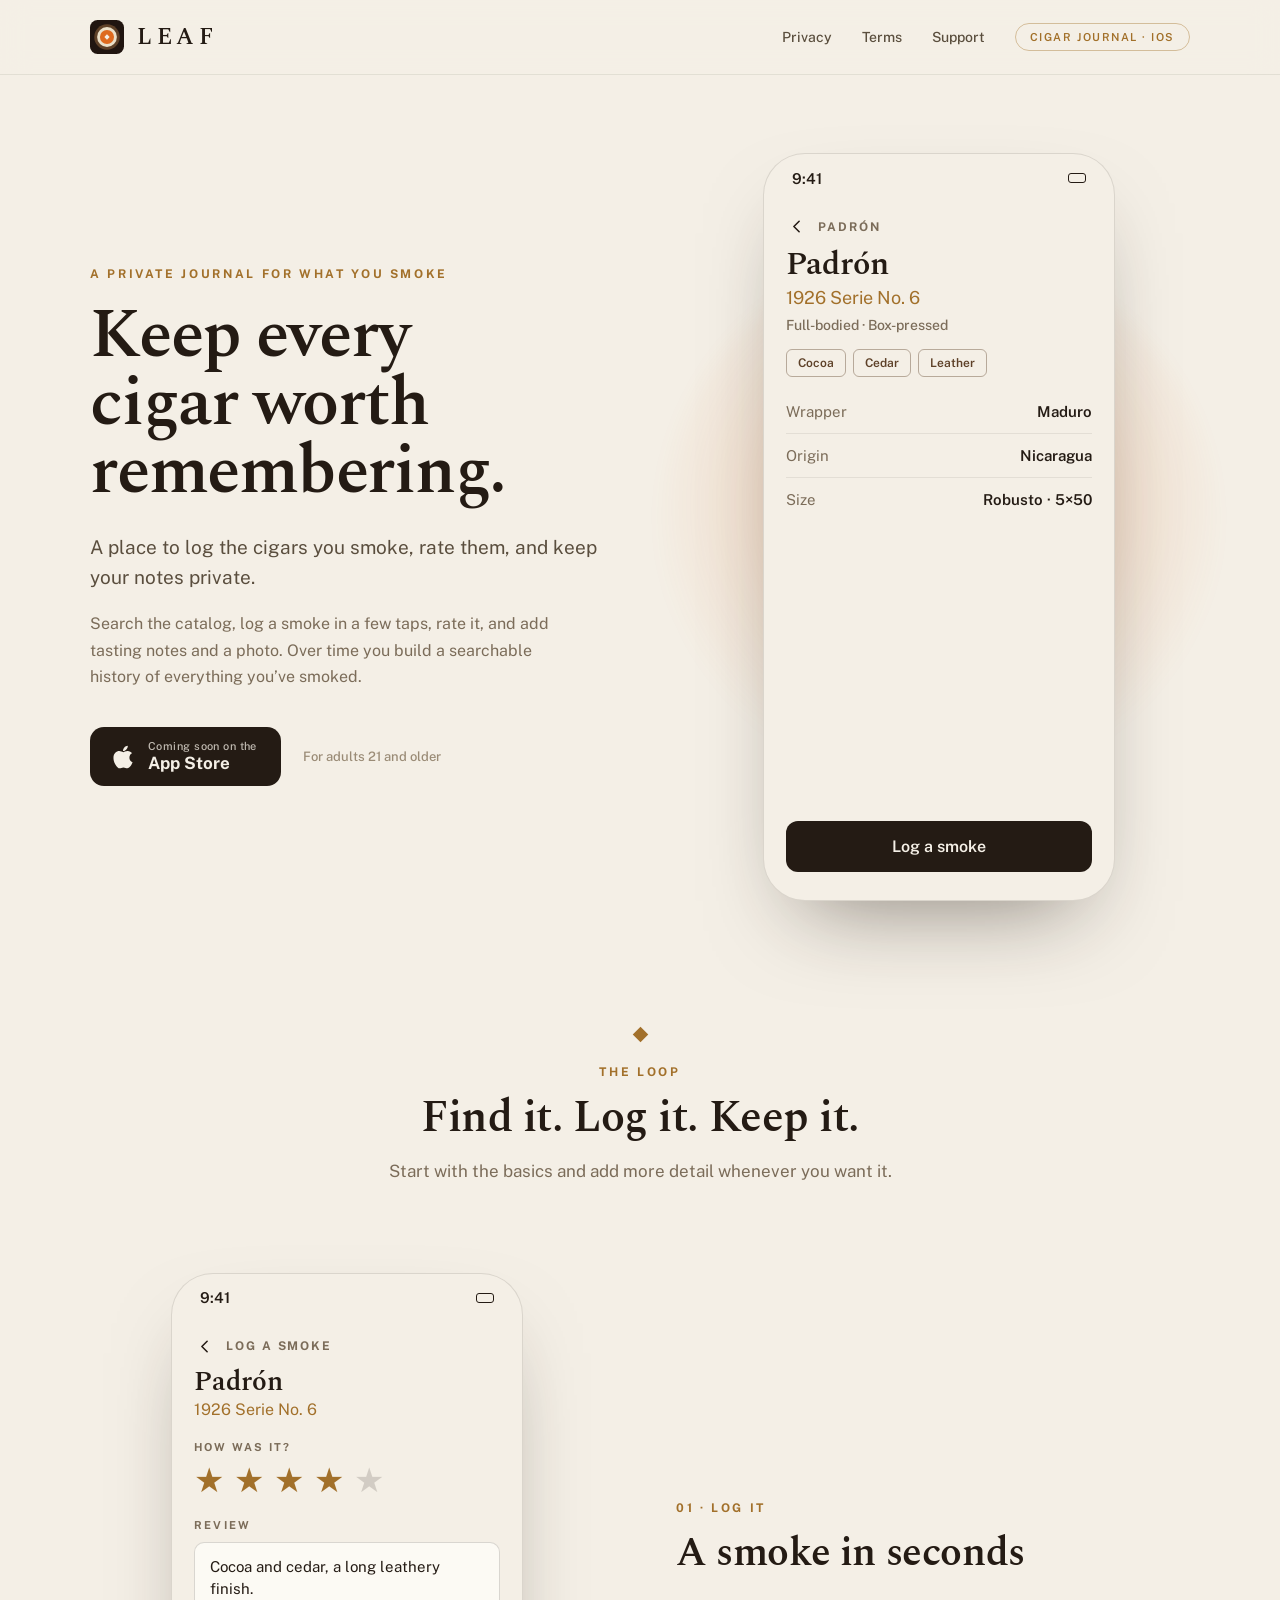
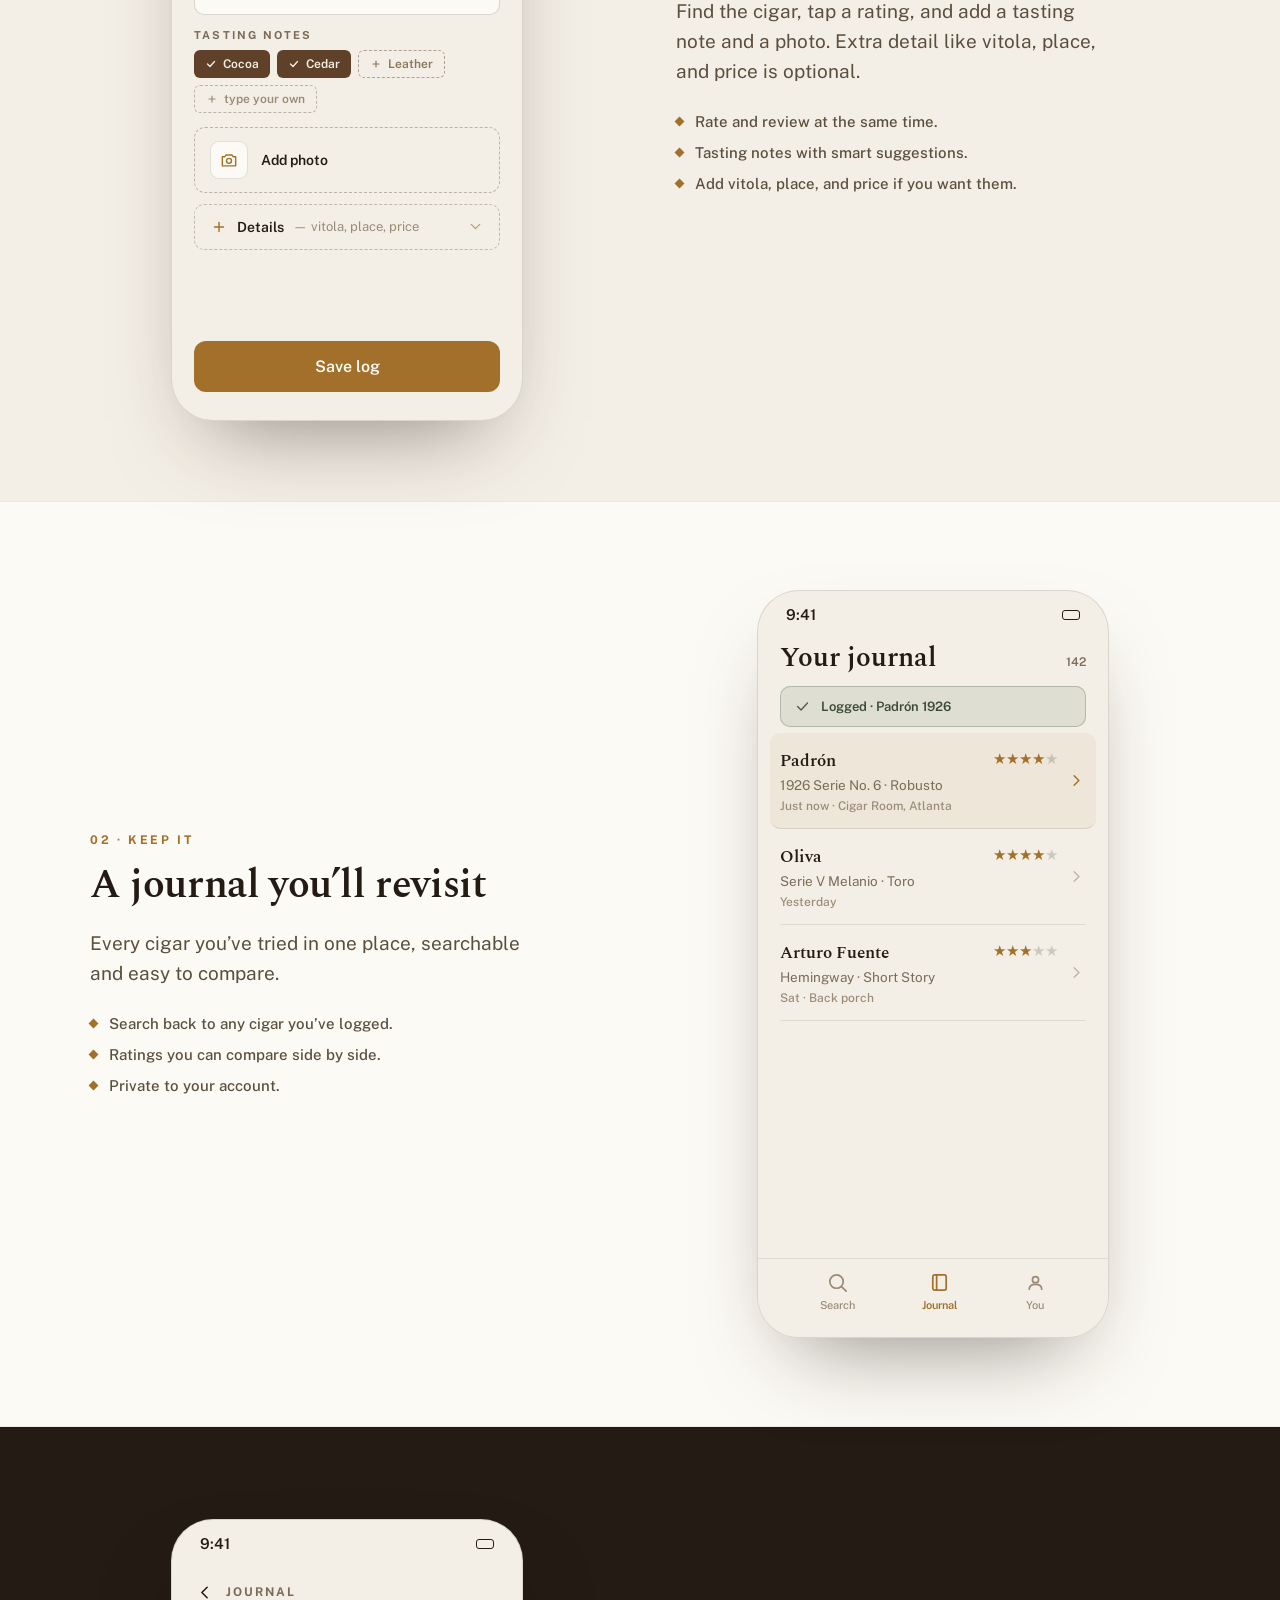
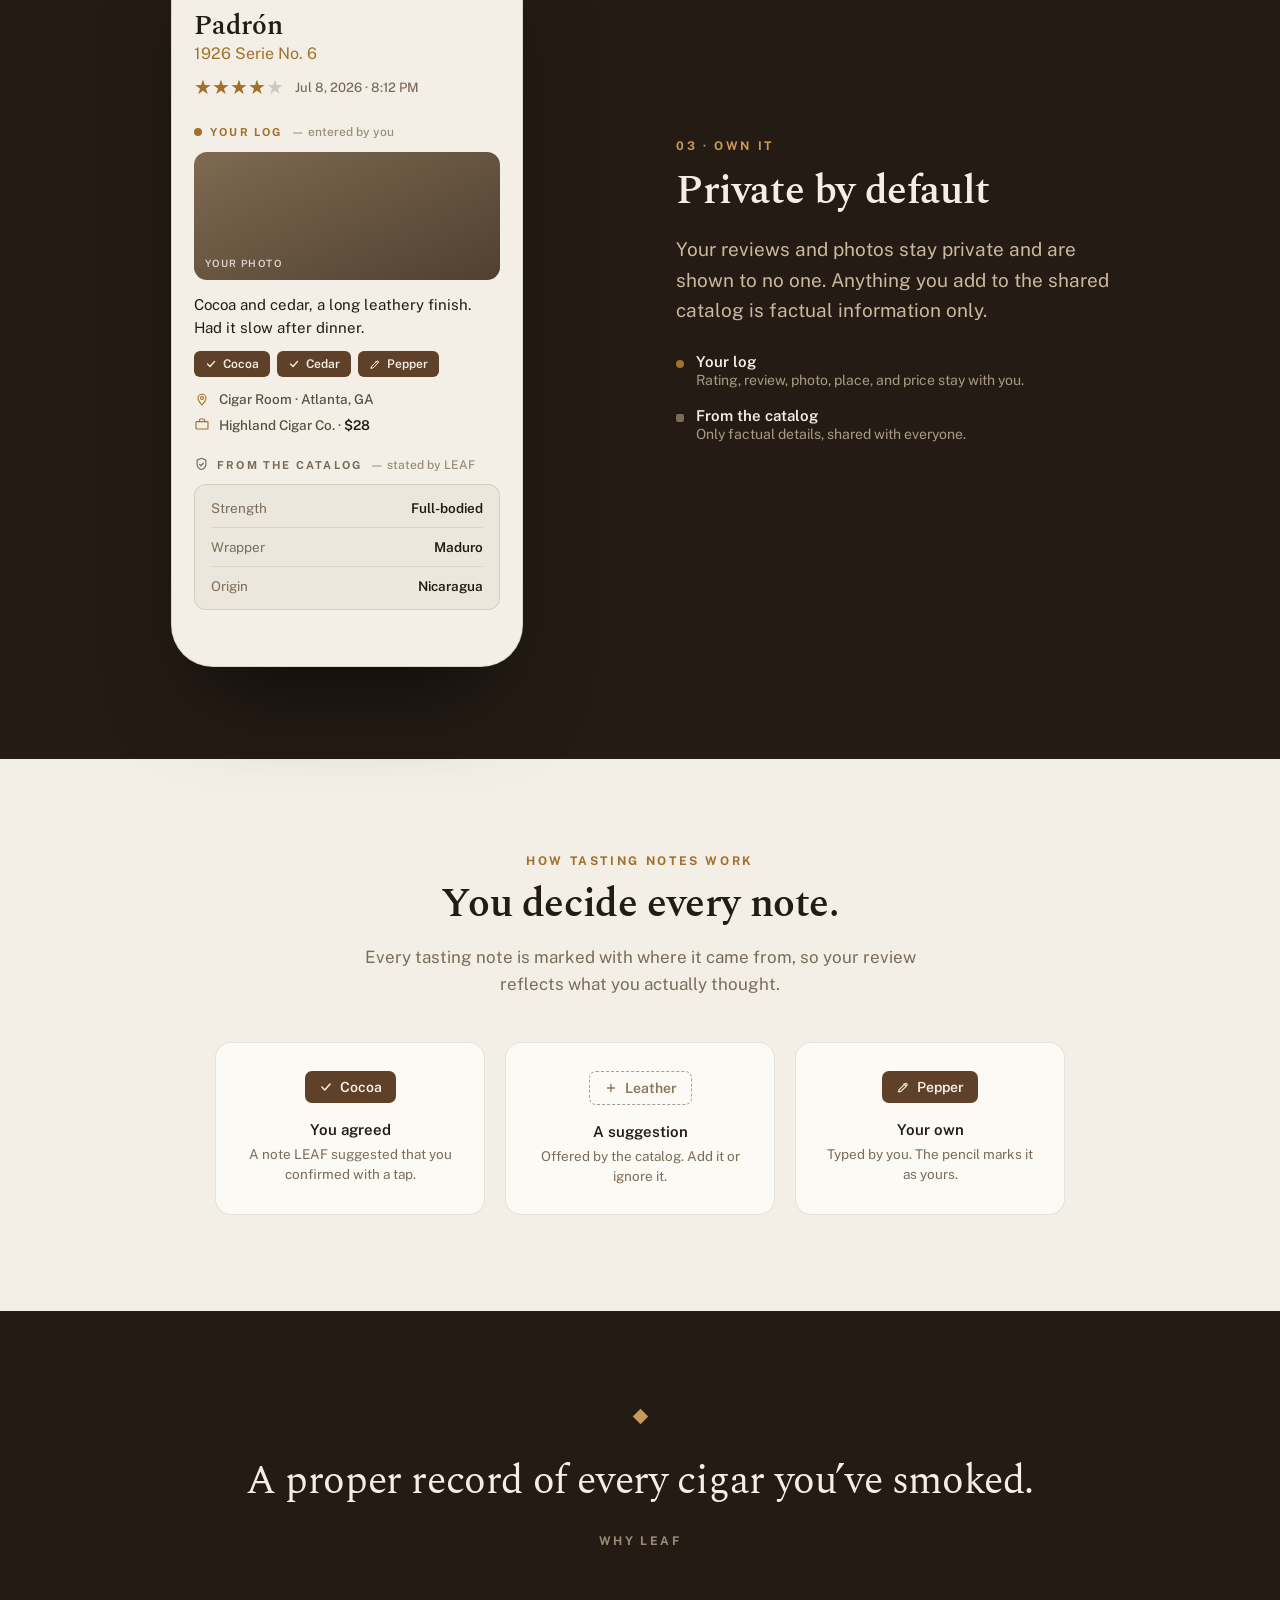
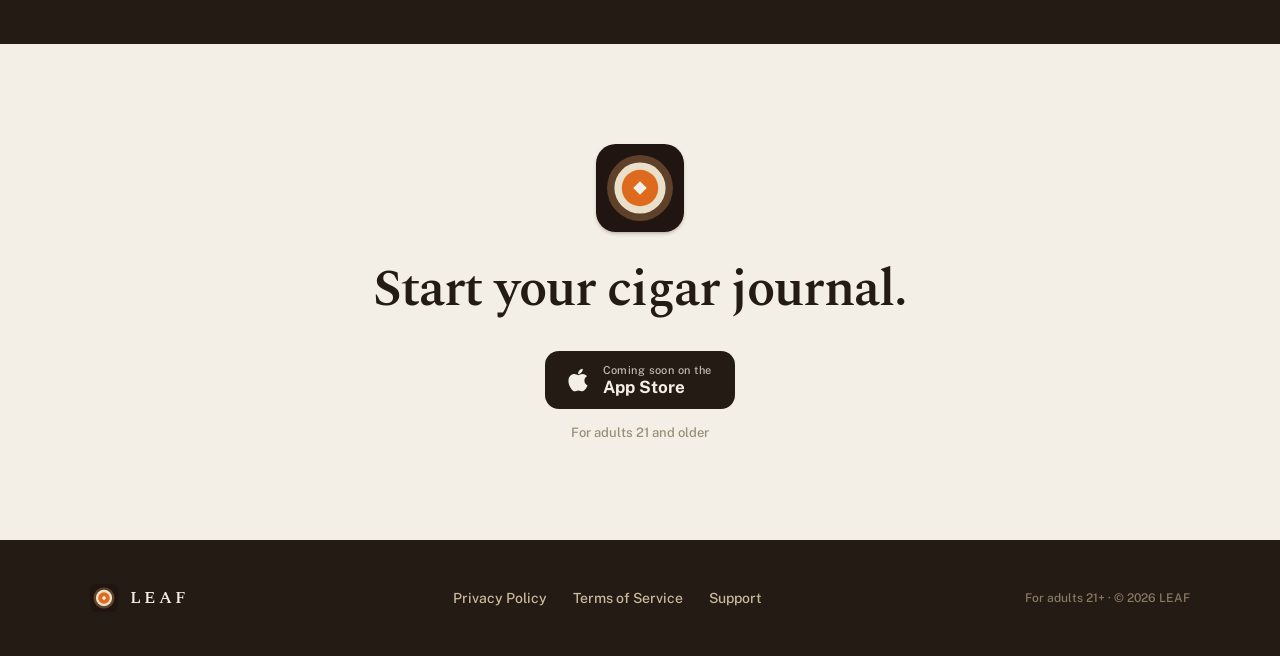
==== index.html @ 966448e7 "site: load PostHog analytics on index.html" ====
<!DOCTYPE html>
<html lang="en">
<head>
<meta charset="utf-8">
<meta name="viewport" content="width=device-width, initial-scale=1">
<title>LEAF — A private journal for what you smoke</title>
<meta name="description" content="LEAF is a private iPhone journal for cigars — log what you smoke, rate it, add tasting notes and a photo, and build a searchable history. For adults 21 and older.">
<link rel="preconnect" href="https://fonts.googleapis.com">
<link rel="preconnect" href="https://fonts.gstatic.com" crossorigin>
<link href="https://fonts.googleapis.com/css2?family=Spectral:ital,wght@0,300;0,400;0,500;0,600;0,700;1,400;1,500;1,600&family=Public+Sans:wght@400;500;600;700;800&display=swap" rel="stylesheet">
<script src="pa.js"></script>
<style>
  * { box-sizing: border-box; }
  html, body { margin: 0; padding: 0; }
  body { background:#F4EFE6; -webkit-font-smoothing:antialiased; font-family:'Public Sans',sans-serif; color:#241B14; }
  a { color:#A2702A; text-decoration:none; }
  a:hover { color:#5E4128; }
  ::selection { background: rgba(162,112,42,0.22); }

  .wrap { max-width:1180px; margin:0 auto; padding:0 40px; }
  .eyebrow { font:700 12px/1 'Public Sans',sans-serif; letter-spacing:0.22em; text-transform:uppercase; color:#A2702A; }
  .lead { font:400 19px/1.6 'Public Sans',sans-serif; color:#5A4E3E; }

  .hero-grid { display:grid; grid-template-columns:1.04fr 0.96fr; gap:56px; align-items:center; }
  .feat-grid { display:grid; grid-template-columns:1fr 1fr; gap:72px; align-items:center; }

  /* ---- phone (shared with LEAF flow) ---- */
  .phone { width:352px; min-height:748px; background:#F4EFE6; border-radius:42px; border:1px solid rgba(36,27,20,0.12); box-shadow:0 40px 90px -40px rgba(36,27,20,0.55); overflow:hidden; position:relative; display:flex; flex-direction:column; flex:none; }
  .body { flex:1; padding:6px 22px 0; display:flex; flex-direction:column; min-height:0; }
  .sbar { height:48px; flex:none; display:flex; align-items:center; justify-content:space-between; padding:0 28px; }
  .sbar b { font:600 15px 'Public Sans'; color:#241B14; }
  .batt { width:18px; height:10px; border:1.5px solid #241B14; border-radius:3px; }
  .lt { font:600 16px/1 'Spectral',serif; color:#241B14; }
  .crumb { font:700 12px 'Public Sans'; letter-spacing:0.16em; text-transform:uppercase; color:#7B6C59; }
  .ovr { font:700 11px 'Public Sans'; letter-spacing:0.2em; text-transform:uppercase; color:#7B6C59; }
  .h1 { font:600 30px/1 'Spectral',serif; color:#241B14; }
  .sub { font:400 16px 'Public Sans'; color:#A2702A; }
  .btn-amber { width:100%; border:none; cursor:pointer; background:#A2702A; color:#FCFAF4; font:600 16px 'Public Sans'; padding:16px; border-radius:12px; }
  .btn-ink { width:100%; border:none; cursor:pointer; background:#241B14; color:#F4EFE6; font:600 16px 'Public Sans'; padding:16px; border-radius:12px; }
  .field { background:#FCFAF4; border:1px solid rgba(36,27,20,0.16); border-radius:10px; padding:13px 15px; font:500 15px 'Public Sans'; color:#241B14; }
  .tile { display:flex; align-items:center; gap:13px; border:1px dashed rgba(36,27,20,0.28); border-radius:11px; padding:14px 15px; cursor:pointer; }
  .tile .ic { width:44px; height:44px; border-radius:9px; background:#FCFAF4; border:1px solid rgba(36,27,20,0.12); display:flex; align-items:center; justify-content:center; flex:none; }
  .exp { display:flex; align-items:center; justify-content:space-between; border:1px dashed rgba(36,27,20,0.26); border-radius:10px; padding:13px 15px; cursor:pointer; }
  .stars span { font:400 34px/1 'Spectral',serif; color:#A2702A; }
  .stars .off { color:rgba(36,27,20,0.16); }
  .rowstars { font:400 15px 'Spectral',serif; color:#A2702A; }
  .rowstars .off { color:rgba(36,27,20,0.18); }
  .nav { margin:0 -22px; padding:12px 28px 26px; display:flex; align-items:flex-start; justify-content:space-around; border-top:1px solid rgba(36,27,20,0.10); background:#F4EFE6; }
  .ni { display:flex; flex-direction:column; align-items:center; gap:5px; color:#9A8B76; }
  .ni.on { color:#A2702A; }
  .ni span { font:500 11px 'Public Sans'; }
  .ni.on span { font-weight:600; }
  .photofill { background:linear-gradient(155deg,#7f6a51,#4f4030); }

  /* ---- app-store button ---- */
  .appbtn { display:inline-flex; align-items:center; gap:12px; background:#241B14; color:#F4EFE6; border:none; cursor:pointer; padding:13px 24px 13px 20px; border-radius:14px; text-align:left; transition:transform .15s ease; }
  .appbtn:hover { transform:translateY(-2px); }
  .appbtn .t1 { display:block; font:500 11px/1.1 'Public Sans'; letter-spacing:0.04em; color:rgba(244,239,230,0.75); }
  .appbtn .t2 { display:block; font:700 17px/1.1 'Public Sans'; color:#F4EFE6; margin-top:2px; }

  @media (max-width:900px){
    .hero-grid, .feat-grid { grid-template-columns:1fr; gap:44px; }
    .feat-media { order:-1; }
    .display-h1 { font-size:46px !important; }
    .wrap { padding:0 26px; }
  }
  .nav-burger { display:none; align-items:center; justify-content:center; width:42px; height:42px; padding:0; border:1px solid rgba(36,27,20,0.16); border-radius:11px; background:#FCFAF4; color:#241B14; cursor:pointer; }
  .nav-menu { border-top:1px solid rgba(36,27,20,0.08); background:#F4EFE6; }
  @media (max-width:560px){
    .nav-links { display:none; }
    .nav-burger { display:flex; }
    .display-h1 { font-size:38px !important; }
    .phone { width:100%; }
    .phone-wrap, .feat-media { width:100%; max-width:352px; margin-left:auto; margin-right:auto; }
    .wrap { padding:0 20px; }
  }
  @media (min-width:561px){ .nav-menu { display:none !important; } }

  /* ---- mobile menu toggle (vanilla) ---- */
  .nav-menu { display:none; }
  header.menu-open .nav-menu { display:block; }
  .nav-burger .ico-close { display:none; }
  header.menu-open .nav-burger .ico-open { display:none; }
  header.menu-open .nav-burger .ico-close { display:flex; }
</style>
</head>
<body>

<div style="overflow:hidden;">

  <!-- ============ NAV ============ -->
  <header style="position:sticky; top:0; z-index:30; background:rgba(244,239,230,0.82); backdrop-filter:blur(14px); -webkit-backdrop-filter:blur(14px); border-bottom:1px solid rgba(36,27,20,0.08);">
    <div class="wrap" style="height:74px; display:flex; align-items:center; justify-content:space-between;">
      <div style="display:flex; align-items:center; gap:13px;">
        <div style="width:34px; height:34px;">
          <div style="width:1024px; height:1024px; transform:scale(0.033203125); transform-origin:0 0; border-radius:22.4%; overflow:hidden; background:#201510; display:flex; align-items:center; justify-content:center;">
            <div style="width:768px; height:768px; border-radius:50%; background:#5E4128; display:flex; align-items:center; justify-content:center;">
              <div style="width:596px; height:596px; border-radius:50%; background:#EAE0C9; display:flex; align-items:center; justify-content:center;">
                <div style="width:424px; height:424px; border-radius:50%; background:#DE6A1E; display:flex; align-items:center; justify-content:center;">
                  <div style="width:112px; height:112px; background:#F4EFE6; transform:rotate(45deg);"></div>
                </div>
              </div>
            </div>
          </div>
        </div>
        <span style="font:600 23px/1 'Spectral',serif; letter-spacing:0.2em; color:#241B14;">LEAF</span>
      </div>
      <nav class="nav-links" style="display:flex; align-items:center; gap:30px;">
        <a href="privacy.html" style="font:500 14px 'Public Sans'; color:#5A4E3E;">Privacy</a>
        <a href="terms.html" style="font:500 14px 'Public Sans'; color:#5A4E3E;">Terms</a>
        <a href="mailto:support@leafcigars.fyi" style="font:500 14px 'Public Sans'; color:#5A4E3E;">Support</a>
        <span class="nav-pill" style="font:600 11px 'Public Sans'; letter-spacing:0.14em; text-transform:uppercase; color:#A2702A; border:1px solid rgba(162,112,42,0.4); border-radius:999px; padding:7px 14px;">Cigar journal · iOS</span>
      </nav>
      <button class="nav-burger" id="navBurger" aria-label="Menu" aria-expanded="false">
        <svg class="ico-open" width="22" height="22" viewBox="0 0 24 24" fill="none" stroke="#241B14" stroke-width="1.9" stroke-linecap="round"><line x1="4" y1="8" x2="20" y2="8"></line><line x1="4" y1="16" x2="20" y2="16"></line></svg>
        <svg class="ico-close" width="22" height="22" viewBox="0 0 24 24" fill="none" stroke="#241B14" stroke-width="1.9" stroke-linecap="round"><line x1="6" y1="6" x2="18" y2="18"></line><line x1="18" y1="6" x2="6" y2="18"></line></svg>
      </button>
    </div>
    <div class="nav-menu" id="navMenu">
      <div class="wrap" style="padding-top:6px; padding-bottom:14px; display:flex; flex-direction:column;">
        <a href="privacy.html" style="font:500 16px 'Public Sans'; color:#241B14; padding:14px 2px; border-bottom:1px solid rgba(36,27,20,0.08);">Privacy</a>
        <a href="terms.html" style="font:500 16px 'Public Sans'; color:#241B14; padding:14px 2px; border-bottom:1px solid rgba(36,27,20,0.08);">Terms</a>
        <a href="mailto:support@leafcigars.fyi" style="font:500 16px 'Public Sans'; color:#241B14; padding:14px 2px;">Support</a>
      </div>
    </div>
  </header>

  <!-- ============ HERO ============ -->
  <section class="wrap" style="padding-top:78px; padding-bottom:104px;">
    <div class="hero-grid">
      <div>
        <div class="eyebrow">A private journal for what you smoke</div>
        <h1 class="display-h1" style="margin:22px 0 0; font:600 68px/1.0 'Spectral',serif; letter-spacing:-0.018em; color:#241B14; text-wrap:balance;">Keep every cigar worth remembering.</h1>
        <p class="lead" style="margin:26px 0 0; max-width:508px;">A place to log the cigars you smoke, rate them, and keep your notes private.</p>
        <p style="margin:18px 0 0; font:400 16px/1.68 'Public Sans'; color:#7B6C59; max-width:496px;">Search the catalog, log a smoke in a few taps, rate it, and add tasting notes and a photo. Over time you build a searchable history of everything you’ve smoked.</p>
        <div style="margin-top:36px; display:flex; align-items:center; gap:22px; flex-wrap:wrap;">
          <button class="appbtn">
            <svg width="26" height="26" viewBox="0 0 384 512" fill="#F4EFE6"><path d="M318.7 268.7c-.2-36.7 16.4-64.4 50-84.8-18.8-26.9-47.2-41.7-84.7-44.6-35.5-2.8-74.3 20.7-88.5 20.7-15 0-49.4-19.7-76.4-19.7C63.3 141.2 4 184.8 4 273.5q0 39.3 14.4 81.2c12.8 36.7 59 126.7 107.2 125.2 25.2-.6 43-17.9 75.8-17.9 31.8 0 48.3 17.9 76.4 17.9 48.6-.7 90.4-82.5 102.6-119.3-65.2-30.7-61.7-90-61.7-91.9zM262.1 104.5c27.3-32.4 24.8-61.9 24-72.5-24.1 1.4-52 16.4-67.9 34.9-17.5 19.8-27.8 44.3-25.6 71.9 26.1 2 49.9-11.4 69.5-34.3z"></path></svg>
            <span><span class="t1">Coming soon on the</span><span class="t2">App Store</span></span>
          </button>
          <span style="font:500 13px 'Public Sans'; color:#9A8B76;">For adults 21 and older</span>
        </div>
      </div>
      <div class="feat-media" style="position:relative; display:flex; justify-content:center; align-items:center;">
        <div style="position:absolute; width:560px; height:560px; border-radius:50%; background:radial-gradient(circle at 50% 46%, rgba(222,106,30,0.30) 0%, rgba(222,106,30,0.12) 42%, rgba(222,106,30,0) 70%); filter:blur(8px); z-index:0;"></div>
        <div class="phone-wrap" style="position:relative; z-index:1;">
          <div class="phone"><div class="sbar"><b>9:41</b><span class="batt"></span></div>
            <div class="body">
              <div style="display:flex; align-items:center; gap:11px; padding:8px 0 12px;"><svg width="21" height="21" viewBox="0 0 24 24" fill="none" stroke="#241B14" stroke-width="1.8" stroke-linecap="round" stroke-linejoin="round"><path d="M15 6l-6 6 6 6"></path></svg><span class="crumb">Padrón</span></div>
              <div style="flex:1;">
                <div class="h1" style="font-size:32px;">Padrón</div>
                <div class="sub" style="margin-top:6px; font-size:18px;">1926 Serie No. 6</div>
                <div style="margin-top:9px; font:500 14px 'Public Sans'; color:#7B6C59;">Full-bodied · Box-pressed</div>
                <div style="margin-top:16px; display:flex; flex-wrap:wrap; gap:7px;"><span style="color:#5E4128; border:1px solid rgba(94,65,40,0.4); border-radius:6px; padding:6px 11px; font:600 12px 'Public Sans';">Cocoa</span><span style="color:#5E4128; border:1px solid rgba(94,65,40,0.4); border-radius:6px; padding:6px 11px; font:600 12px 'Public Sans';">Cedar</span><span style="color:#5E4128; border:1px solid rgba(94,65,40,0.4); border-radius:6px; padding:6px 11px; font:600 12px 'Public Sans';">Leather</span></div>
                <div style="margin-top:26px; display:flex; flex-direction:column; gap:13px;">
                  <div style="display:flex; justify-content:space-between;"><span style="font:400 15px 'Public Sans'; color:#7B6C59;">Wrapper</span><span style="font:600 15px 'Public Sans'; color:#241B14;">Maduro</span></div>
                  <div style="display:flex; justify-content:space-between; padding-top:13px; border-top:1px solid rgba(36,27,20,0.08);"><span style="font:400 15px 'Public Sans'; color:#7B6C59;">Origin</span><span style="font:600 15px 'Public Sans'; color:#241B14;">Nicaragua</span></div>
                  <div style="display:flex; justify-content:space-between; padding-top:13px; border-top:1px solid rgba(36,27,20,0.08);"><span style="font:400 15px 'Public Sans'; color:#7B6C59;">Size</span><span style="font:600 15px 'Public Sans'; color:#241B14;">Robusto · 5×50</span></div>
                </div>
              </div>
              <div style="padding:14px 0 28px;"><button class="btn-ink">Log a smoke</button></div>
            </div>
          </div>
        </div>
      </div>
    </div>
  </section>

  <!-- ============ LOOP INTRO ============ -->
  <section class="wrap" style="padding:20px 40px 8px; text-align:center;">
    <span style="display:inline-block; width:11px; height:11px; background:#A2702A; transform:rotate(45deg);"></span>
    <div class="eyebrow" style="margin-top:22px;">The loop</div>
    <h2 style="margin:16px auto 0; max-width:760px; font:600 44px/1.08 'Spectral',serif; letter-spacing:-0.01em; color:#241B14; text-wrap:balance;">Find it. Log it. Keep it.</h2>
    <p style="margin:16px auto 0; max-width:560px; font:400 17px/1.6 'Public Sans'; color:#7B6C59;">Start with the basics and add more detail whenever you want it.</p>
  </section>

  <!-- ============ FEATURE 1 · LOG IT ============ -->
  <section class="wrap" style="padding:80px 40px;">
    <div class="feat-grid">
      <div class="feat-media" style="display:flex; justify-content:center;">
        <div class="phone"><div class="sbar"><b>9:41</b><span class="batt"></span></div>
          <div class="body">
            <div style="display:flex; align-items:center; gap:11px; padding:8px 0 12px;"><svg width="21" height="21" viewBox="0 0 24 24" fill="none" stroke="#241B14" stroke-width="1.8" stroke-linecap="round" stroke-linejoin="round"><path d="M15 6l-6 6 6 6"></path></svg><span class="crumb">Log a smoke</span></div>
            <div class="h1" style="font-size:27px;">Padrón</div>
            <div class="sub" style="margin-top:4px;">1926 Serie No. 6</div>
            <div style="margin-top:22px;" class="ovr">How was it?</div>
            <div class="stars" style="margin-top:12px; display:flex; gap:10px;"><span>★</span><span>★</span><span>★</span><span>★</span><span class="off">★</span></div>
            <div style="margin-top:20px;" class="ovr">Review</div>
            <div style="margin-top:11px; background:#FCFAF4; border:1px solid rgba(36,27,20,0.16); border-radius:10px; padding:13px 15px; min-height:66px; font:400 15px/1.5 'Public Sans'; color:#241B14;">Cocoa and cedar, a long leathery finish.</div>
            <div style="margin-top:14px;" class="ovr">Tasting notes</div>
            <div style="margin-top:9px; display:flex; flex-wrap:wrap; gap:7px;"><span style="display:inline-flex; align-items:center; gap:6px; background:#5E4128; color:#F4EFE6; border-radius:6px; padding:6px 11px; font:600 12px 'Public Sans';"><svg width="12" height="12" viewBox="0 0 24 24" fill="none" stroke="#F4EFE6" stroke-width="2.6" stroke-linecap="round" stroke-linejoin="round"><path d="M5 12l5 5L19 7"></path></svg>Cocoa</span><span style="display:inline-flex; align-items:center; gap:6px; background:#5E4128; color:#F4EFE6; border-radius:6px; padding:6px 11px; font:600 12px 'Public Sans';"><svg width="12" height="12" viewBox="0 0 24 24" fill="none" stroke="#F4EFE6" stroke-width="2.6" stroke-linecap="round" stroke-linejoin="round"><path d="M5 12l5 5L19 7"></path></svg>Cedar</span><span style="display:inline-flex; align-items:center; gap:6px; color:#8A7659; border:1.5px dashed rgba(94,65,40,0.45); border-radius:6px; padding:6px 11px; font:600 12px 'Public Sans';"><svg width="12" height="12" viewBox="0 0 24 24" fill="none" stroke="#8A7659" stroke-width="2.4" stroke-linecap="round"><line x1="12" y1="6" x2="12" y2="18"></line><line x1="6" y1="12" x2="18" y2="12"></line></svg>Leather</span><span style="display:inline-flex; align-items:center; gap:6px; color:#9A8B76; border:1.5px dashed rgba(36,27,20,0.28); border-radius:6px; padding:6px 11px; font:600 12px 'Public Sans';"><svg width="12" height="12" viewBox="0 0 24 24" fill="none" stroke="#9A8B76" stroke-width="2.4" stroke-linecap="round"><line x1="12" y1="6" x2="12" y2="18"></line><line x1="6" y1="12" x2="18" y2="12"></line></svg>type your own</span></div>
            <div style="margin-top:14px; display:flex; flex-direction:column; gap:11px;">
              <div class="tile" style="padding:13px 15px;"><div class="ic" style="width:38px; height:38px;"><svg width="20" height="20" viewBox="0 0 24 24" fill="none" stroke="#A2702A" stroke-width="1.7" stroke-linecap="round" stroke-linejoin="round"><path d="M4 8h3l1.5-2h7L17 8h3v11H4z"></path><circle cx="12" cy="13" r="3"></circle></svg></div><div style="font:600 14px 'Public Sans'; color:#241B14;">Add photo</div></div>
              <div class="exp"><div style="display:flex; align-items:center; gap:9px;"><svg width="18" height="18" viewBox="0 0 24 24" fill="none" stroke="#A2702A" stroke-width="1.9" stroke-linecap="round"><line x1="12" y1="6" x2="12" y2="18"></line><line x1="6" y1="12" x2="18" y2="12"></line></svg><span style="font:600 14px 'Public Sans'; color:#241B14;">Details</span><span style="font:400 13px 'Public Sans'; color:#9A8B76;">— vitola, place, price</span></div><svg width="17" height="17" viewBox="0 0 24 24" fill="none" stroke="#B29B7C" stroke-width="1.8" stroke-linecap="round" stroke-linejoin="round"><path d="M6 9l6 6 6-6"></path></svg></div>
            </div>
            <div style="flex:1;"></div>
            <div style="padding:14px 0 28px;"><button class="btn-amber">Save log</button></div>
          </div>
        </div>
      </div>
      <div>
        <div class="eyebrow">01 · Log it</div>
        <h3 style="margin:18px 0 0; font:600 40px/1.1 'Spectral',serif; letter-spacing:-0.01em; color:#241B14;">A smoke in seconds</h3>
        <p class="lead" style="margin:20px 0 0; max-width:440px;">Find the cigar, tap a rating, and add a tasting note and a photo. Extra detail like vitola, place, and price is optional.</p>
        <div style="margin-top:26px; display:flex; flex-direction:column; gap:14px;">
          <div style="display:flex; align-items:center; gap:12px;"><span style="width:7px; height:7px; background:#A2702A; transform:rotate(45deg); flex:none;"></span><span style="font:500 15px 'Public Sans'; color:#5A4E3E;">Rate and review at the same time.</span></div>
          <div style="display:flex; align-items:center; gap:12px;"><span style="width:7px; height:7px; background:#A2702A; transform:rotate(45deg); flex:none;"></span><span style="font:500 15px 'Public Sans'; color:#5A4E3E;">Tasting notes with smart suggestions.</span></div>
          <div style="display:flex; align-items:center; gap:12px;"><span style="width:7px; height:7px; background:#A2702A; transform:rotate(45deg); flex:none;"></span><span style="font:500 15px 'Public Sans'; color:#5A4E3E;">Add vitola, place, and price if you want them.</span></div>
        </div>
      </div>
    </div>
  </section>

  <!-- ============ FEATURE 2 · KEEP IT ============ -->
  <section style="background:#FCFAF4; border-top:1px solid rgba(36,27,20,0.07); border-bottom:1px solid rgba(36,27,20,0.07);">
    <div class="wrap" style="padding:88px 40px;">
      <div class="feat-grid">
        <div>
          <div class="eyebrow">02 · Keep it</div>
          <h3 style="margin:18px 0 0; font:600 40px/1.1 'Spectral',serif; letter-spacing:-0.01em; color:#241B14;">A journal you’ll revisit</h3>
          <p class="lead" style="margin:20px 0 0; max-width:440px;">Every cigar you’ve tried in one place, searchable and easy to compare.</p>
          <div style="margin-top:26px; display:flex; flex-direction:column; gap:14px;">
            <div style="display:flex; align-items:center; gap:12px;"><span style="width:7px; height:7px; background:#A2702A; transform:rotate(45deg); flex:none;"></span><span style="font:500 15px 'Public Sans'; color:#5A4E3E;">Search back to any cigar you’ve logged.</span></div>
            <div style="display:flex; align-items:center; gap:12px;"><span style="width:7px; height:7px; background:#A2702A; transform:rotate(45deg); flex:none;"></span><span style="font:500 15px 'Public Sans'; color:#5A4E3E;">Ratings you can compare side by side.</span></div>
            <div style="display:flex; align-items:center; gap:12px;"><span style="width:7px; height:7px; background:#A2702A; transform:rotate(45deg); flex:none;"></span><span style="font:500 15px 'Public Sans'; color:#5A4E3E;">Private to your account.</span></div>
          </div>
        </div>
        <div class="feat-media" style="display:flex; justify-content:center;">
          <div class="phone"><div class="sbar"><b>9:41</b><span class="batt"></span></div>
            <div class="body">
              <div style="display:flex; align-items:baseline; justify-content:space-between;"><span style="font:600 27px/1 'Spectral',serif; color:#241B14;">Your journal</span><span style="font:600 12px 'Public Sans'; color:#7B6C59;">142</span></div>
              <div style="margin-top:14px; display:flex; align-items:center; gap:10px; background:rgba(78,97,68,0.12); border:1px solid rgba(78,97,68,0.3); border-radius:10px; padding:11px 13px;"><svg width="17" height="17" viewBox="0 0 24 24" fill="none" stroke="#4E6144" stroke-width="2" stroke-linecap="round" stroke-linejoin="round"><path d="M5 12l5 5L19 7"></path></svg><span style="font:600 13px 'Public Sans'; color:#3B4A34;">Logged · Padrón 1926</span></div>
              <div style="flex:1; margin-top:6px;">
                <div style="display:flex; align-items:center; gap:9px; padding:15px 10px; margin:0 -10px; background:rgba(162,112,42,0.07); border-radius:11px; border-bottom:1px solid rgba(36,27,20,0.10);"><div style="flex:1;"><div style="display:flex; justify-content:space-between;"><span style="font:600 17px 'Spectral',serif; color:#241B14;">Padrón</span><span class="rowstars">★★★★<span class="off">★</span></span></div><div style="margin-top:3px; font:400 13.5px 'Public Sans'; color:#7B6C59;">1926 Serie No. 6 · Robusto</div><div style="margin-top:6px; font:500 12px 'Public Sans'; color:#9A8B76;">Just now · Cigar Room, Atlanta</div></div><svg width="19" height="19" viewBox="0 0 24 24" fill="none" stroke="#A2702A" stroke-width="1.8" stroke-linecap="round" stroke-linejoin="round"><path d="M9 6l6 6-6 6"></path></svg></div>
                <div style="display:flex; align-items:center; gap:9px; padding:15px 0; border-bottom:1px solid rgba(36,27,20,0.10);"><div style="flex:1;"><div style="display:flex; justify-content:space-between;"><span style="font:600 17px 'Spectral',serif; color:#241B14;">Oliva</span><span class="rowstars">★★★★<span class="off">★</span></span></div><div style="margin-top:3px; font:400 13.5px 'Public Sans'; color:#7B6C59;">Serie V Melanio · Toro</div><div style="margin-top:6px; font:500 12px 'Public Sans'; color:#9A8B76;">Yesterday</div></div><svg width="19" height="19" viewBox="0 0 24 24" fill="none" stroke="#C0B4A2" stroke-width="1.8" stroke-linecap="round" stroke-linejoin="round"><path d="M9 6l6 6-6 6"></path></svg></div>
                <div style="display:flex; align-items:center; gap:9px; padding:15px 0; border-bottom:1px solid rgba(36,27,20,0.10);"><div style="flex:1;"><div style="display:flex; justify-content:space-between;"><span style="font:600 17px 'Spectral',serif; color:#241B14;">Arturo Fuente</span><span class="rowstars">★★★<span class="off">★★</span></span></div><div style="margin-top:3px; font:400 13.5px 'Public Sans'; color:#7B6C59;">Hemingway · Short Story</div><div style="margin-top:6px; font:500 12px 'Public Sans'; color:#9A8B76;">Sat · Back porch</div></div><svg width="19" height="19" viewBox="0 0 24 24" fill="none" stroke="#C0B4A2" stroke-width="1.8" stroke-linecap="round" stroke-linejoin="round"><path d="M9 6l6 6-6 6"></path></svg></div>
              </div>
              <div class="nav"><div class="ni"><svg width="23" height="23" viewBox="0 0 24 24" fill="none" stroke="currentColor" stroke-width="1.8" stroke-linecap="round"><circle cx="11" cy="11" r="7"></circle><line x1="16.5" y1="16.5" x2="21" y2="21"></line></svg><span>Search</span></div><div class="ni on"><svg width="23" height="23" viewBox="0 0 24 24" fill="none" stroke="currentColor" stroke-width="1.8" stroke-linecap="round"><rect x="5" y="4" width="14" height="16" rx="2"></rect><line x1="9" y1="4" x2="9" y2="20"></line></svg><span>Journal</span></div><div class="ni"><svg width="23" height="23" viewBox="0 0 24 24" fill="none" stroke="currentColor" stroke-width="1.8" stroke-linecap="round"><circle cx="12" cy="9" r="3.2"></circle><path d="M5.5 19c0-3.4 2.9-5 6.5-5s6.5 1.6 6.5 5"></path></svg><span>You</span></div></div>
            </div>
          </div>
        </div>
      </div>
    </div>
  </section>

  <!-- ============ FEATURE 3 · OWN IT (ink) ============ -->
  <section style="background:#241B14;">
    <div class="wrap" style="padding:92px 40px;">
      <div class="feat-grid">
        <div class="feat-media" style="display:flex; justify-content:center;">
          <div class="phone" style="background:#F4EFE6; box-shadow:0 50px 100px -40px rgba(0,0,0,0.7); height:auto; min-height:748px;"><div class="sbar"><b>9:41</b><span class="batt"></span></div>
            <div class="body">
              <div style="display:flex; align-items:center; gap:11px; padding:8px 0 10px;"><svg width="21" height="21" viewBox="0 0 24 24" fill="none" stroke="#241B14" stroke-width="1.8" stroke-linecap="round" stroke-linejoin="round"><path d="M15 6l-6 6 6 6"></path></svg><span class="crumb">Journal</span></div>
              <div style="flex:1;">
                <div class="h1" style="font-size:27px;">Padrón</div>
                <div class="sub" style="margin-top:4px;">1926 Serie No. 6</div>
                <div style="margin-top:10px; display:flex; align-items:center; gap:11px;"><span class="rowstars" style="font-size:20px;">★★★★<span class="off">★</span></span><span style="font:500 13px 'Public Sans'; color:#7B6C59;">Jul 8, 2026 · 8:12 PM</span></div>
                <div style="margin-top:22px; display:flex; align-items:center; gap:8px;"><span style="width:8px; height:8px; border-radius:999px; background:#A2702A; flex:none;"></span><span class="ovr" style="color:#A2702A;">Your log</span><span style="font:500 12px 'Public Sans'; color:#9A8B76;">— entered by you</span></div>
                <div class="photofill" style="margin-top:13px; height:128px; border-radius:13px; display:flex; align-items:flex-end; padding:11px;"><span style="font:600 10px 'Public Sans'; letter-spacing:0.14em; text-transform:uppercase; color:rgba(244,239,230,0.85);">Your photo</span></div>
                <div style="margin-top:13px; font:400 15px/1.55 'Public Sans'; color:#241B14;">Cocoa and cedar, a long leathery finish. Had it slow after dinner.</div>
                <div style="margin-top:12px; display:flex; flex-wrap:wrap; gap:7px;"><span style="display:inline-flex; align-items:center; gap:6px; background:#5E4128; color:#F4EFE6; border-radius:6px; padding:6px 11px; font:600 12px 'Public Sans';"><svg width="12" height="12" viewBox="0 0 24 24" fill="none" stroke="#F4EFE6" stroke-width="2.6" stroke-linecap="round" stroke-linejoin="round"><path d="M5 12l5 5L19 7"></path></svg>Cocoa</span><span style="display:inline-flex; align-items:center; gap:6px; background:#5E4128; color:#F4EFE6; border-radius:6px; padding:6px 11px; font:600 12px 'Public Sans';"><svg width="12" height="12" viewBox="0 0 24 24" fill="none" stroke="#F4EFE6" stroke-width="2.6" stroke-linecap="round" stroke-linejoin="round"><path d="M5 12l5 5L19 7"></path></svg>Cedar</span><span style="display:inline-flex; align-items:center; gap:6px; background:#5E4128; color:#F4EFE6; border-radius:6px; padding:6px 11px; font:600 12px 'Public Sans';"><svg width="12" height="12" viewBox="0 0 24 24" fill="none" stroke="#F4EFE6" stroke-width="2" stroke-linecap="round" stroke-linejoin="round"><path d="M4 20h4L18.5 9.5a2.1 2.1 0 0 0-3-3L5 17v3z"></path><path d="M13.5 6.5l3 3"></path></svg>Pepper</span></div>
                <div style="margin-top:14px; display:flex; flex-direction:column; gap:10px;">
                  <div style="display:flex; align-items:center; gap:9px;"><svg width="16" height="16" viewBox="0 0 24 24" fill="none" stroke="#A2702A" stroke-width="1.7" stroke-linecap="round" stroke-linejoin="round" style="flex:none;"><path d="M12 21c4-4.6 6-7.5 6-10.2A6 6 0 1 0 6 10.8c0 2.7 2 5.6 6 10.2z"></path><circle cx="12" cy="10.6" r="2.2"></circle></svg><span style="font:500 13.5px 'Public Sans'; color:#5A4E3E;">Cigar Room · Atlanta, GA</span></div>
                  <div style="display:flex; align-items:center; gap:9px;"><svg width="16" height="16" viewBox="0 0 24 24" fill="none" stroke="#A2702A" stroke-width="1.7" stroke-linecap="round" stroke-linejoin="round" style="flex:none;"><path d="M20 7H4a1 1 0 0 0-1 1v9a1 1 0 0 0 1 1h16a1 1 0 0 0 1-1V8a1 1 0 0 0-1-1z"></path><path d="M16 7V5a2 2 0 0 0-2-2h-4a2 2 0 0 0-2 2v2"></path></svg><span style="font:500 13.5px 'Public Sans'; color:#5A4E3E;">Highland Cigar Co. · <span style="color:#241B14; font-weight:600;">$28</span></span></div>
                </div>
                <div style="margin-top:24px; display:flex; align-items:center; gap:8px;"><svg width="15" height="15" viewBox="0 0 24 24" fill="none" stroke="#7B6C59" stroke-width="1.9" stroke-linecap="round" stroke-linejoin="round" style="flex:none;"><path d="M12 2l7 3v6c0 4.4-3 8-7 9-4-1-7-4.6-7-9V5z"></path><path d="M9 12l2 2 4-4"></path></svg><span class="ovr" style="color:#7B6C59;">From the catalog</span><span style="font:500 12px 'Public Sans'; color:#9A8B76;">— stated by LEAF</span></div>
                <div style="margin-top:12px; background:rgba(36,27,20,0.035); border:1px solid rgba(36,27,20,0.12); border-radius:12px; padding:15px 16px;">
                  <div style="display:flex; flex-direction:column; gap:11px;">
                    <div style="display:flex; justify-content:space-between; align-items:baseline;"><span style="font:400 13.5px 'Public Sans'; color:#7B6C59;">Strength</span><span style="font:600 13.5px 'Public Sans'; color:#241B14;">Full-bodied</span></div>
                    <div style="display:flex; justify-content:space-between; align-items:baseline; padding-top:11px; border-top:1px solid rgba(36,27,20,0.09);"><span style="font:400 13.5px 'Public Sans'; color:#7B6C59;">Wrapper</span><span style="font:600 13.5px 'Public Sans'; color:#241B14;">Maduro</span></div>
                    <div style="display:flex; justify-content:space-between; align-items:baseline; padding-top:11px; border-top:1px solid rgba(36,27,20,0.09);"><span style="font:400 13.5px 'Public Sans'; color:#7B6C59;">Origin</span><span style="font:600 13.5px 'Public Sans'; color:#241B14;">Nicaragua</span></div>
                  </div>
                </div>
              </div>
            </div>
          </div>
        </div>
        <div>
          <div class="eyebrow" style="color:#C79A55;">03 · Own it</div>
          <h3 style="margin:18px 0 0; font:600 40px/1.1 'Spectral',serif; letter-spacing:-0.01em; color:#F4EFE6;">Private by default</h3>
          <p style="margin:20px 0 0; max-width:440px; font:400 19px/1.6 'Public Sans'; color:#CBB99E;">Your reviews and photos stay private and are shown to no one. Anything you add to the shared catalog is factual information only.</p>
          <div style="margin-top:28px; display:flex; flex-direction:column; gap:16px;">
            <div style="display:flex; align-items:flex-start; gap:12px;">
              <span style="width:8px; height:8px; border-radius:999px; background:#A2702A; flex:none; margin-top:7px;"></span>
              <div><div style="font:600 15px 'Public Sans'; color:#F4EFE6;">Your log</div><div style="font:400 14px/1.5 'Public Sans'; color:#A99B84;">Rating, review, photo, place, and price stay with you.</div></div>
            </div>
            <div style="display:flex; align-items:flex-start; gap:12px;">
              <span style="width:8px; height:8px; border-radius:2px; background:#7B6C59; flex:none; margin-top:7px;"></span>
              <div><div style="font:600 15px 'Public Sans'; color:#F4EFE6;">From the catalog</div><div style="font:400 14px/1.5 'Public Sans'; color:#A99B84;">Only factual details, shared with everyone.</div></div>
            </div>
          </div>
        </div>
      </div>
    </div>
  </section>

  <!-- ============ TASTING-NOTE DETAIL ============ -->
  <section class="wrap" style="padding:96px 40px; text-align:center;">
    <div class="eyebrow">How tasting notes work</div>
    <h2 style="margin:16px auto 0; max-width:640px; font:600 40px/1.12 'Spectral',serif; letter-spacing:-0.01em; color:#241B14; text-wrap:balance;">You decide every note.</h2>
    <p style="margin:16px auto 0; max-width:560px; font:400 17px/1.6 'Public Sans'; color:#7B6C59;">Every tasting note is marked with where it came from, so your review reflects what you actually thought.</p>
    <div style="margin-top:44px; display:flex; justify-content:center; gap:20px; flex-wrap:wrap;">
      <div style="width:270px; background:#FCFAF4; border:1px solid rgba(36,27,20,0.10); border-radius:16px; padding:28px 24px;">
        <span style="display:inline-flex; align-items:center; gap:7px; background:#5E4128; color:#F4EFE6; border-radius:7px; padding:8px 14px; font:600 14px 'Public Sans';"><svg width="14" height="14" viewBox="0 0 24 24" fill="none" stroke="#F4EFE6" stroke-width="2.6" stroke-linecap="round" stroke-linejoin="round"><path d="M5 12l5 5L19 7"></path></svg>Cocoa</span>
        <div style="margin-top:18px; font:600 15px 'Public Sans'; color:#241B14;">You agreed</div>
        <div style="margin-top:6px; font:400 13.5px/1.5 'Public Sans'; color:#7B6C59;">A note LEAF suggested that you confirmed with a tap.</div>
      </div>
      <div style="width:270px; background:#FCFAF4; border:1px solid rgba(36,27,20,0.10); border-radius:16px; padding:28px 24px;">
        <span style="display:inline-flex; align-items:center; gap:7px; color:#8A7659; border:1.5px dashed rgba(94,65,40,0.5); border-radius:7px; padding:8px 14px; font:600 14px 'Public Sans';"><svg width="14" height="14" viewBox="0 0 24 24" fill="none" stroke="#8A7659" stroke-width="2.4" stroke-linecap="round"><line x1="12" y1="6" x2="12" y2="18"></line><line x1="6" y1="12" x2="18" y2="12"></line></svg>Leather</span>
        <div style="margin-top:18px; font:600 15px 'Public Sans'; color:#241B14;">A suggestion</div>
        <div style="margin-top:6px; font:400 13.5px/1.5 'Public Sans'; color:#7B6C59;">Offered by the catalog. Add it or ignore it.</div>
      </div>
      <div style="width:270px; background:#FCFAF4; border:1px solid rgba(36,27,20,0.10); border-radius:16px; padding:28px 24px;">
        <span style="display:inline-flex; align-items:center; gap:7px; background:#5E4128; color:#F4EFE6; border-radius:7px; padding:8px 14px; font:600 14px 'Public Sans';"><svg width="14" height="14" viewBox="0 0 24 24" fill="none" stroke="#F4EFE6" stroke-width="2" stroke-linecap="round" stroke-linejoin="round"><path d="M4 20h4L18.5 9.5a2.1 2.1 0 0 0-3-3L5 17v3z"></path><path d="M13.5 6.5l3 3"></path></svg>Pepper</span>
        <div style="margin-top:18px; font:600 15px 'Public Sans'; color:#241B14;">Your own</div>
        <div style="margin-top:6px; font:400 13.5px/1.5 'Public Sans'; color:#7B6C59;">Typed by you. The pencil marks it as yours.</div>
      </div>
    </div>
  </section>

  <!-- ============ QUOTE (ink) ============ -->
  <section style="background:#241B14;">
    <div class="wrap" style="padding:96px 40px; text-align:center;">
      <span style="display:inline-block; width:11px; height:11px; background:#C79A55; transform:rotate(45deg);"></span>
      <p style="margin:30px auto 0; max-width:820px; font:400 40px/1.28 'Spectral',serif; color:#F4EFE6; letter-spacing:-0.01em; text-wrap:balance;">A proper record of every cigar you’ve smoked.</p>
      <div style="margin-top:26px; font:700 12px 'Public Sans'; letter-spacing:0.2em; text-transform:uppercase; color:#9A8B76;">Why LEAF</div>
    </div>
  </section>

  <!-- ============ CLOSING CTA ============ -->
  <section class="wrap" style="padding:100px 40px; text-align:center;">
    <div style="width:88px; height:88px; margin:0 auto;">
      <div style="width:1024px; height:1024px; transform:scale(0.0859375); transform-origin:0 0; border-radius:22.4%; overflow:hidden; box-shadow:0 26px 50px -18px rgba(28,18,8,0.4); background:#201510; display:flex; align-items:center; justify-content:center;">
        <div style="width:768px; height:768px; border-radius:50%; background:#5E4128; display:flex; align-items:center; justify-content:center;">
          <div style="width:596px; height:596px; border-radius:50%; background:#EAE0C9; display:flex; align-items:center; justify-content:center;">
            <div style="width:424px; height:424px; border-radius:50%; background:#DE6A1E; display:flex; align-items:center; justify-content:center;">
              <div style="width:112px; height:112px; background:#F4EFE6; transform:rotate(45deg);"></div>
            </div>
          </div>
        </div>
      </div>
    </div>
    <h2 style="margin:30px auto 0; max-width:640px; font:600 52px/1.06 'Spectral',serif; letter-spacing:-0.018em; color:#241B14; text-wrap:balance;">Start your cigar journal.</h2>
    <div style="margin-top:34px; display:flex; flex-direction:column; align-items:center; gap:16px;">
      <button class="appbtn">
        <svg width="26" height="26" viewBox="0 0 384 512" fill="#F4EFE6"><path d="M318.7 268.7c-.2-36.7 16.4-64.4 50-84.8-18.8-26.9-47.2-41.7-84.7-44.6-35.5-2.8-74.3 20.7-88.5 20.7-15 0-49.4-19.7-76.4-19.7C63.3 141.2 4 184.8 4 273.5q0 39.3 14.4 81.2c12.8 36.7 59 126.7 107.2 125.2 25.2-.6 43-17.9 75.8-17.9 31.8 0 48.3 17.9 76.4 17.9 48.6-.7 90.4-82.5 102.6-119.3-65.2-30.7-61.7-90-61.7-91.9zM262.1 104.5c27.3-32.4 24.8-61.9 24-72.5-24.1 1.4-52 16.4-67.9 34.9-17.5 19.8-27.8 44.3-25.6 71.9 26.1 2 49.9-11.4 69.5-34.3z"></path></svg>
        <span><span class="t1">Coming soon on the</span><span class="t2">App Store</span></span>
      </button>
      <span style="font:500 13px 'Public Sans'; color:#9A8B76;">For adults 21 and older</span>
    </div>
  </section>

  <!-- ============ FOOTER (ink) ============ -->
  <footer style="background:#241B14;">
    <div class="wrap" style="padding:44px 40px; display:flex; align-items:center; justify-content:space-between; gap:24px; flex-wrap:wrap;">
      <div style="display:flex; align-items:center; gap:12px;">
        <div style="width:28px; height:28px;">
          <div style="width:1024px; height:1024px; transform:scale(0.02734375); transform-origin:0 0; border-radius:22.4%; overflow:hidden; background:#201510; display:flex; align-items:center; justify-content:center;">
            <div style="width:768px; height:768px; border-radius:50%; background:#5E4128; display:flex; align-items:center; justify-content:center;">
              <div style="width:596px; height:596px; border-radius:50%; background:#EAE0C9; display:flex; align-items:center; justify-content:center;">
                <div style="width:424px; height:424px; border-radius:50%; background:#DE6A1E; display:flex; align-items:center; justify-content:center;">
                  <div style="width:112px; height:112px; background:#F4EFE6; transform:rotate(45deg);"></div>
                </div>
              </div>
            </div>
          </div>
        </div>
        <span style="font:600 17px/1 'Spectral',serif; letter-spacing:0.2em; color:#F4EFE6;">LEAF</span>
      </div>
      <div style="display:flex; align-items:center; gap:26px;">
        <a href="privacy.html" style="font:500 14px 'Public Sans'; color:#CBB99E;">Privacy Policy</a>
        <a href="terms.html" style="font:500 14px 'Public Sans'; color:#CBB99E;">Terms of Service</a>
        <a href="mailto:support@leafcigars.fyi" style="font:500 14px 'Public Sans'; color:#CBB99E;">Support</a>
      </div>
      <div style="font:500 12px 'Public Sans'; color:#8A7B65;">For adults 21+ · © 2026 LEAF</div>
    </div>
  </footer>

</div>

<script>
(function(){
  var b=document.getElementById('navBurger');
  if(!b)return;
  var h=b.closest('header');
  b.addEventListener('click',function(){
    var open=h.classList.toggle('menu-open');
    b.setAttribute('aria-expanded', open ? 'true' : 'false');
  });
  var m=document.getElementById('navMenu');
  if(m){
    Array.prototype.forEach.call(m.querySelectorAll('a'),function(a){
      a.addEventListener('click',function(){
        h.classList.remove('menu-open');
        b.setAttribute('aria-expanded','false');
      });
    });
  }
})();
</script>

</body>
</html>
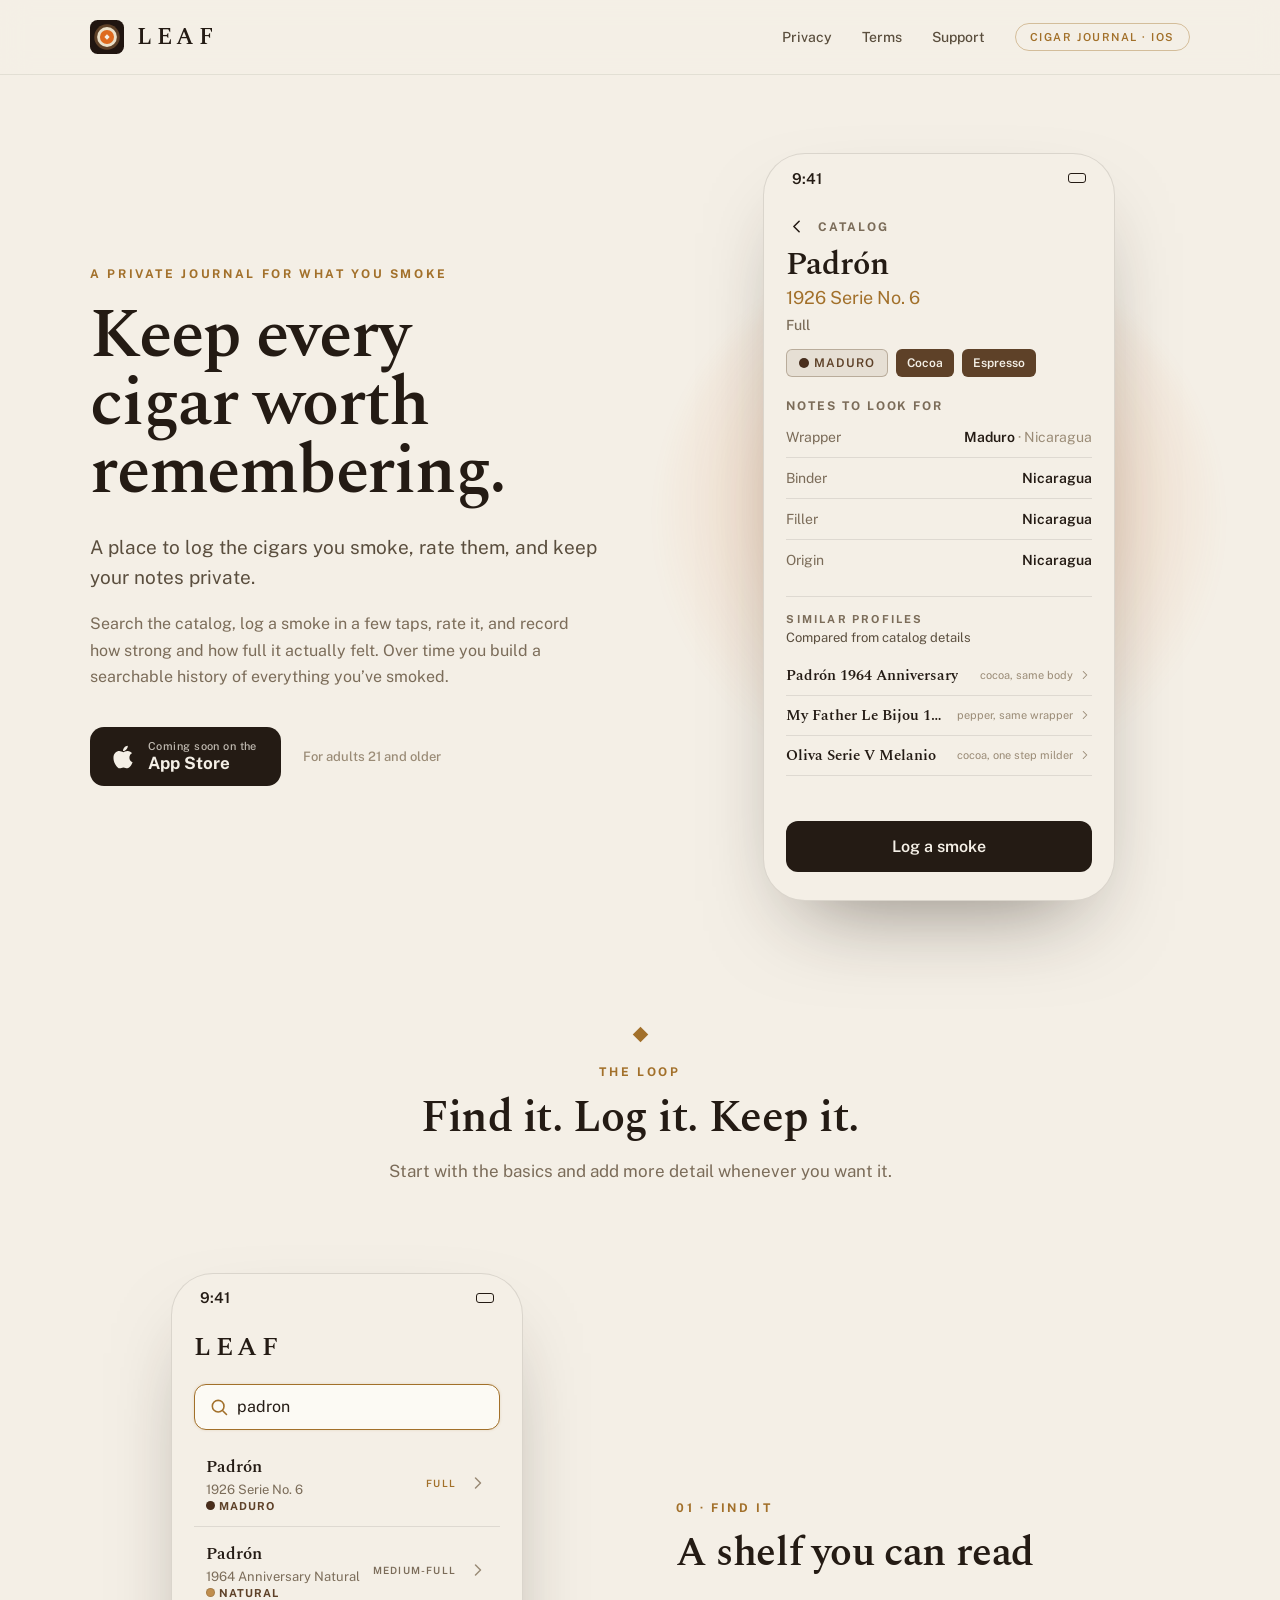
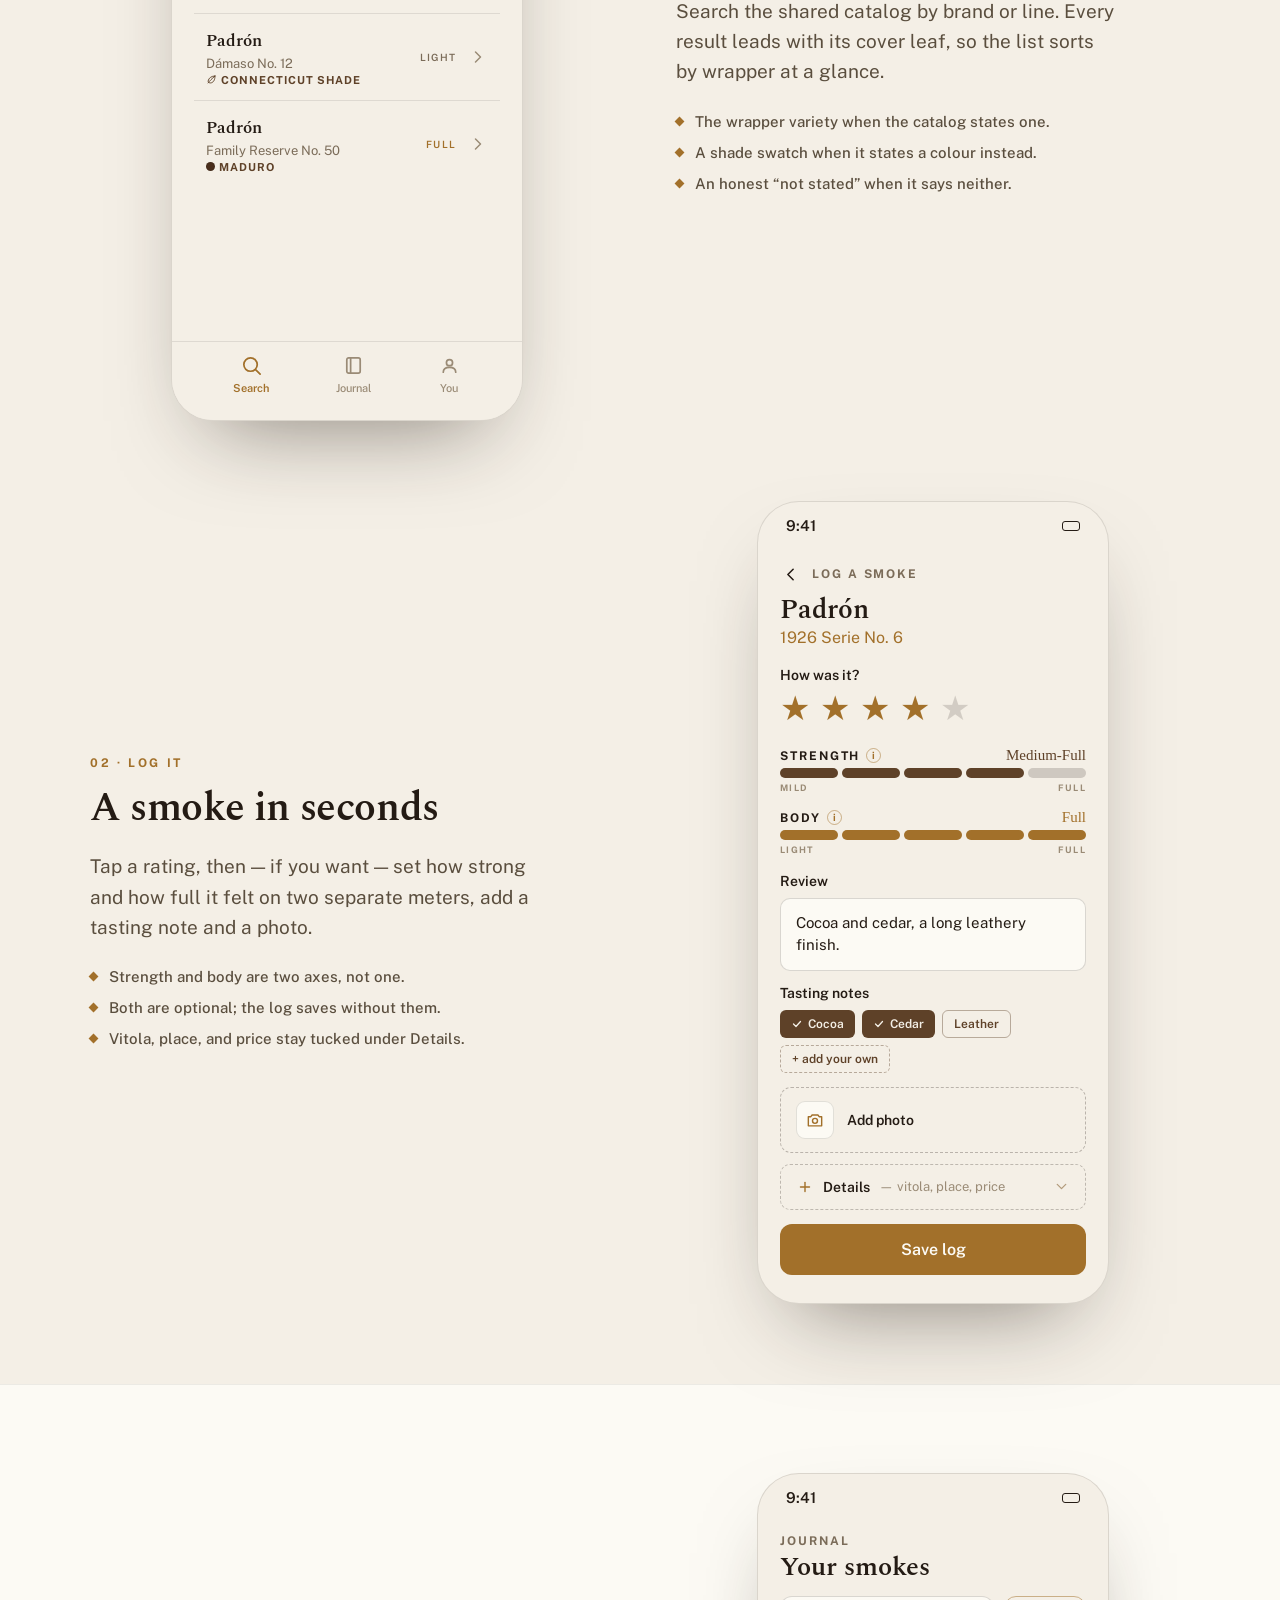
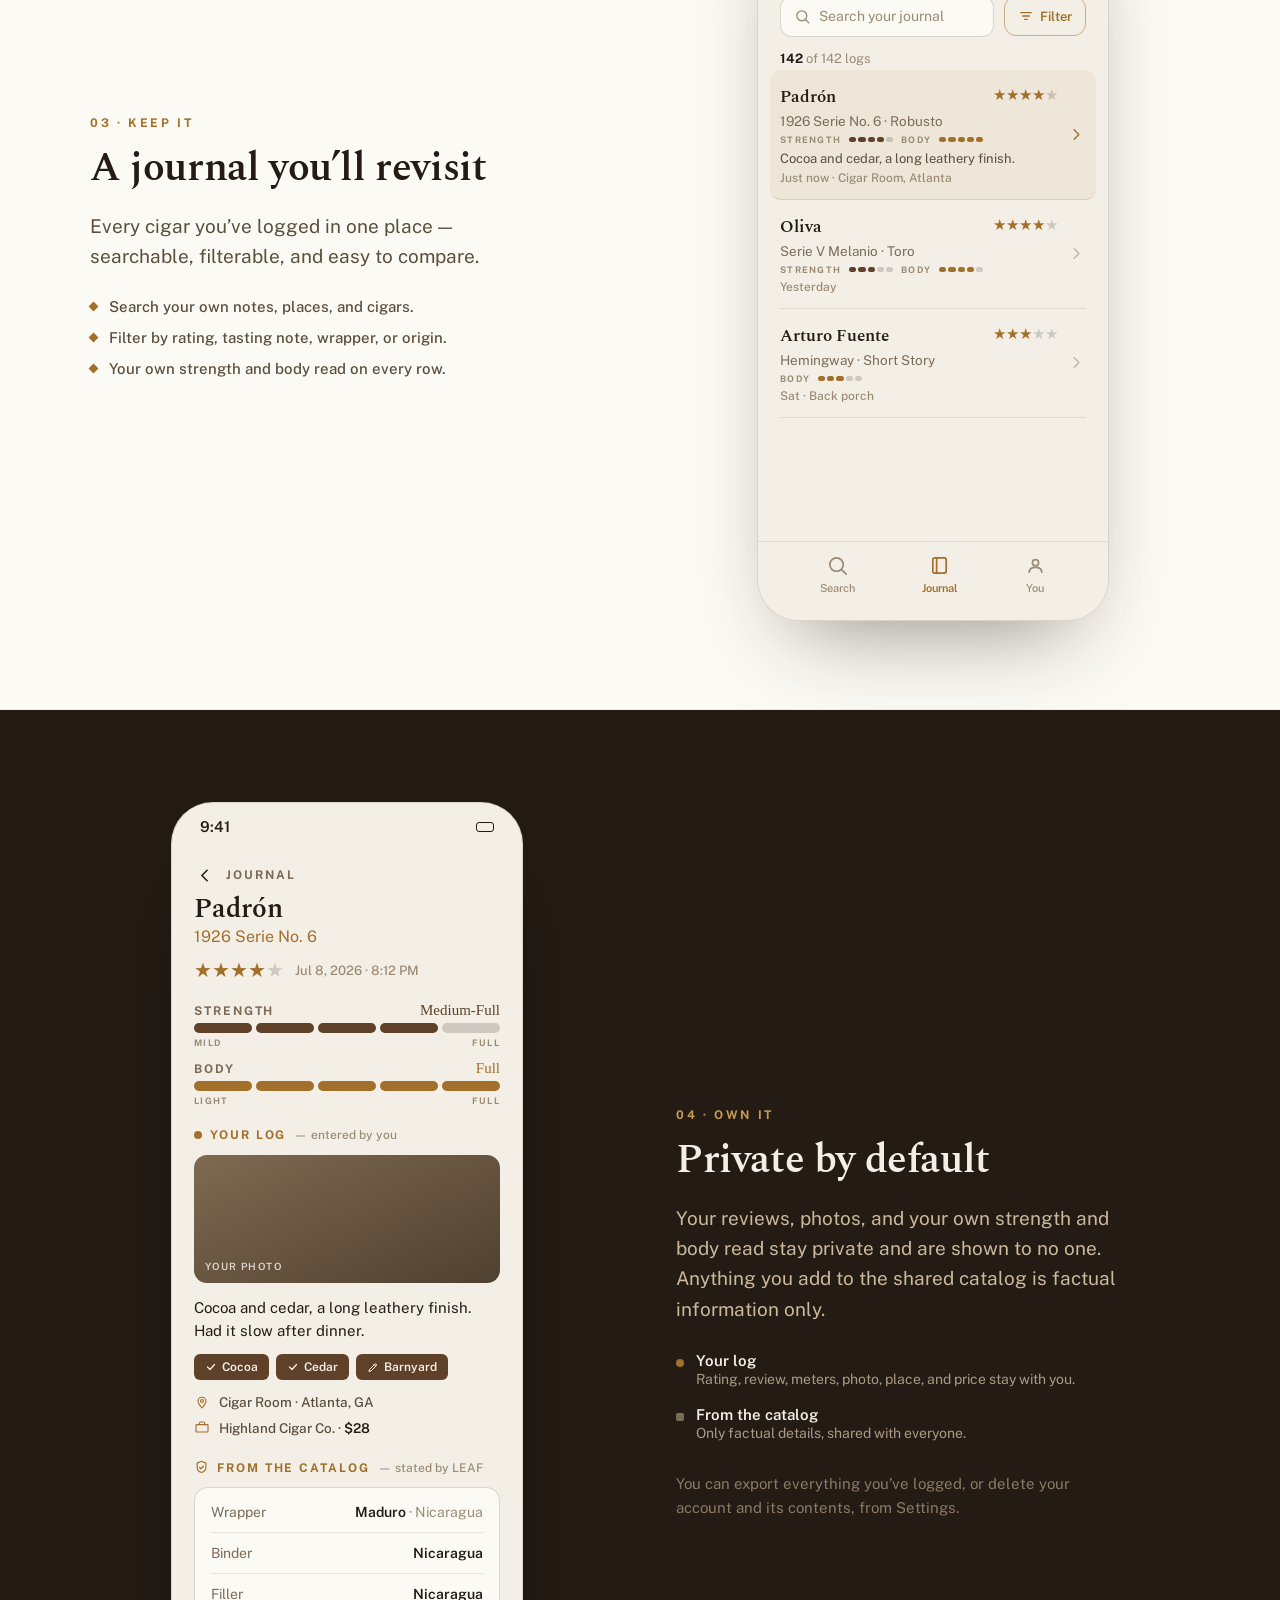
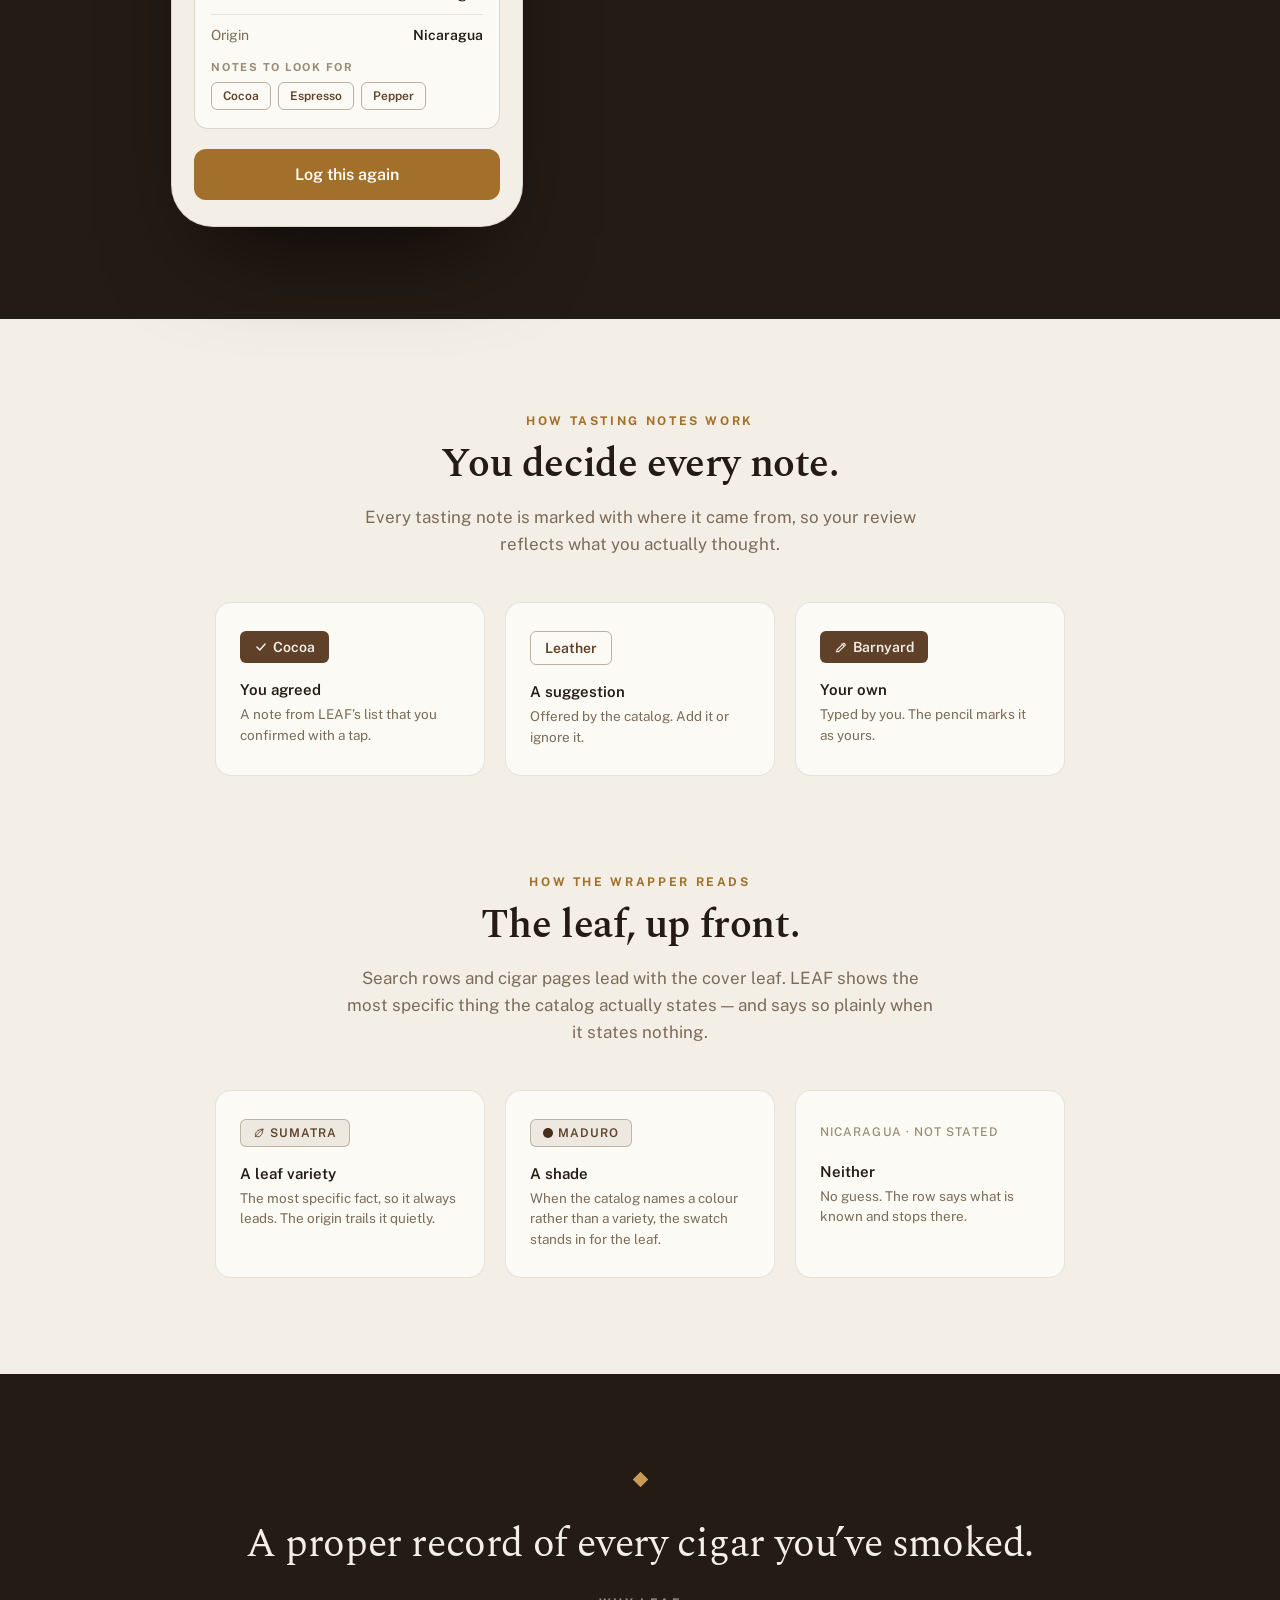
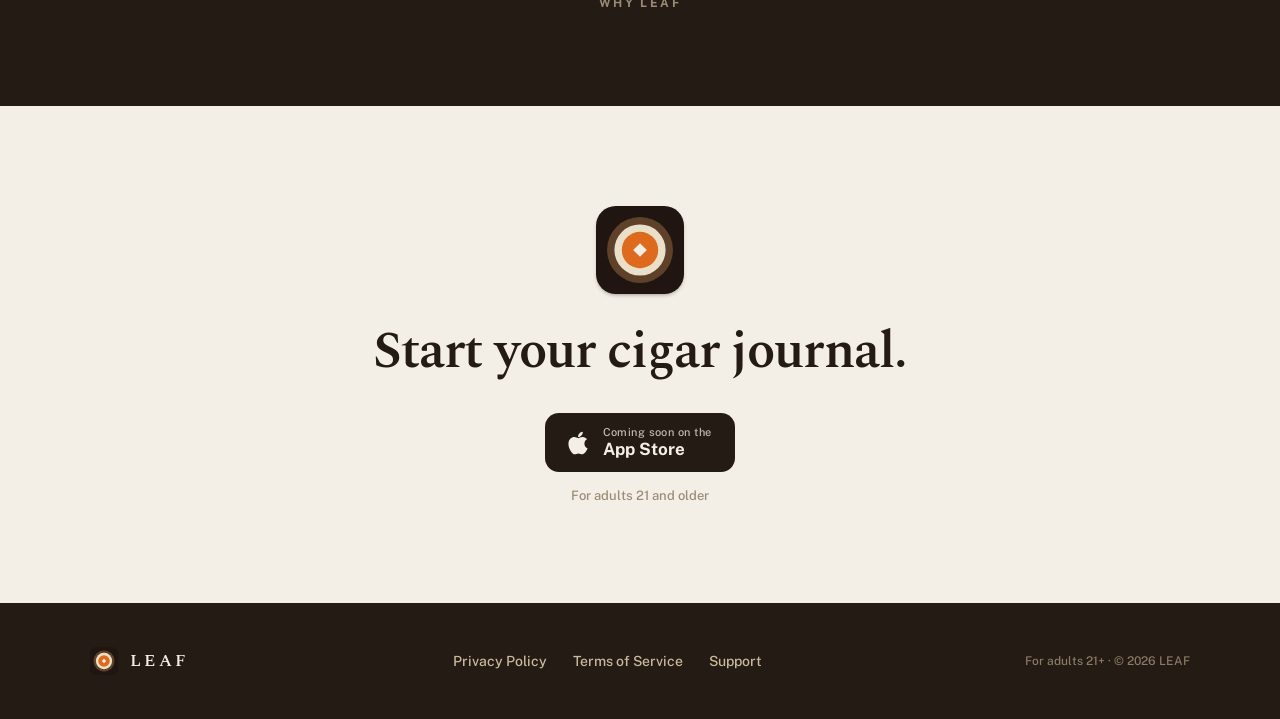
==== commit ebbea447: "site: refresh the landing page to the current LEAF app The mockups and feature copy were built 2026-" ====
--- a/index.html
+++ b/index.html
@@ -3,8 +3,11 @@
 <head>
 <meta charset="utf-8">
 <meta name="viewport" content="width=device-width, initial-scale=1">
-<title>LEAF — A private journal for what you smoke</title>
-<meta name="description" content="LEAF is a private iPhone journal for cigars — log what you smoke, rate it, add tasting notes and a photo, and build a searchable history. For adults 21 and older.">
+<title>LEAF Cigar Journal</title>
+<link rel="icon" type="image/png" sizes="32x32" href="favicon-32.png">
+<link rel="icon" type="image/png" sizes="16x16" href="favicon-16.png">
+<link rel="apple-touch-icon" sizes="180x180" href="apple-touch-icon.png">
+<meta name="description" content="LEAF is a private iPhone journal for cigars — search the catalog, log what you smoke, rate it, record how strong and how full it felt, and build a searchable history. For adults 21 and older.">
 <link rel="preconnect" href="https://fonts.googleapis.com">
 <link rel="preconnect" href="https://fonts.gstatic.com" crossorigin>
 <link href="https://fonts.googleapis.com/css2?family=Spectral:ital,wght@0,300;0,400;0,500;0,600;0,700;1,400;1,500;1,600&family=Public+Sans:wght@400;500;600;700;800&display=swap" rel="stylesheet">
@@ -24,20 +27,18 @@
   .hero-grid { display:grid; grid-template-columns:1.04fr 0.96fr; gap:56px; align-items:center; }
   .feat-grid { display:grid; grid-template-columns:1fr 1fr; gap:72px; align-items:center; }
 
-  /* ---- phone (shared with LEAF flow) ---- */
+  /* ---- phone (mirrors the app's Cedar surfaces) ---- */
   .phone { width:352px; min-height:748px; background:#F4EFE6; border-radius:42px; border:1px solid rgba(36,27,20,0.12); box-shadow:0 40px 90px -40px rgba(36,27,20,0.55); overflow:hidden; position:relative; display:flex; flex-direction:column; flex:none; }
   .body { flex:1; padding:6px 22px 0; display:flex; flex-direction:column; min-height:0; }
   .sbar { height:48px; flex:none; display:flex; align-items:center; justify-content:space-between; padding:0 28px; }
   .sbar b { font:600 15px 'Public Sans'; color:#241B14; }
   .batt { width:18px; height:10px; border:1.5px solid #241B14; border-radius:3px; }
-  .lt { font:600 16px/1 'Spectral',serif; color:#241B14; }
   .crumb { font:700 12px 'Public Sans'; letter-spacing:0.16em; text-transform:uppercase; color:#7B6C59; }
-  .ovr { font:700 11px 'Public Sans'; letter-spacing:0.2em; text-transform:uppercase; color:#7B6C59; }
+  .ovr { font:700 12px 'Public Sans'; letter-spacing:0.16em; text-transform:uppercase; color:#7B6C59; }
   .h1 { font:600 30px/1 'Spectral',serif; color:#241B14; }
   .sub { font:400 16px 'Public Sans'; color:#A2702A; }
   .btn-amber { width:100%; border:none; cursor:pointer; background:#A2702A; color:#FCFAF4; font:600 16px 'Public Sans'; padding:16px; border-radius:12px; }
   .btn-ink { width:100%; border:none; cursor:pointer; background:#241B14; color:#F4EFE6; font:600 16px 'Public Sans'; padding:16px; border-radius:12px; }
-  .field { background:#FCFAF4; border:1px solid rgba(36,27,20,0.16); border-radius:10px; padding:13px 15px; font:500 15px 'Public Sans'; color:#241B14; }
   .tile { display:flex; align-items:center; gap:13px; border:1px dashed rgba(36,27,20,0.28); border-radius:11px; padding:14px 15px; cursor:pointer; }
   .tile .ic { width:44px; height:44px; border-radius:9px; background:#FCFAF4; border:1px solid rgba(36,27,20,0.12); display:flex; align-items:center; justify-content:center; flex:none; }
   .exp { display:flex; align-items:center; justify-content:space-between; border:1px dashed rgba(36,27,20,0.26); border-radius:10px; padding:13px 15px; cursor:pointer; }
@@ -52,11 +53,65 @@
   .ni.on span { font-weight:600; }
   .photofill { background:linear-gradient(155deg,#7f6a51,#4f4030); }
 
+  /* ---- perceived Strength / Body meters (PerceivedMeter) ---- */
+  .meter { display:flex; flex-direction:column; gap:4px; }
+  .meter-head { display:flex; align-items:baseline; gap:6px; }
+  .meter-lab { font:700 12px 'Public Sans'; letter-spacing:0.16em; text-transform:uppercase; color:#7B6C59; }
+  .meter-val { font:500 15px 'Spectral',serif; margin-left:auto; }
+  .meter-bar { display:flex; gap:4px; }
+  .meter-bar i { flex:1; height:10px; border-radius:6px; background:rgba(36,27,20,0.18); }
+  .meter-ends { display:flex; justify-content:space-between; font:700 9px 'Public Sans'; letter-spacing:0.14em; text-transform:uppercase; color:#9A8B76; }
+  .info { width:15px; height:15px; border-radius:999px; border:1px solid rgba(162,112,42,0.5); color:#A2702A; font:700 10px/13px 'Public Sans'; text-align:center; align-self:center; }
+  /* compact journal-row meters (PerceivedMiniMeter) */
+  .mini { display:flex; align-items:center; gap:8px; margin-top:5px; }
+  .mini b { font:700 9px 'Public Sans'; letter-spacing:0.14em; text-transform:uppercase; color:#9A8B76; }
+  .mini .bar { display:flex; gap:2px; width:44px; }
+  .mini .bar i { flex:1; height:5px; border-radius:6px; background:rgba(36,27,20,0.18); }
+
+  /* ---- wrapper mark: leaf variety / shade swatch (WrapperChip + search scan line) ---- */
+  .wchip { display:inline-flex; align-items:center; gap:5px; background:rgba(94,65,40,0.09); border:1px solid rgba(94,65,40,0.32); border-radius:6px; padding:6px 12px; font:600 12px 'Public Sans'; letter-spacing:0.08em; text-transform:uppercase; color:#5E4128; }
+  .swatch { width:10px; height:10px; border-radius:999px; border:1px solid rgba(36,27,20,0.16); flex:none; }
+  .scan { display:flex; align-items:center; gap:4px; margin-top:3px; font:700 11px 'Public Sans'; letter-spacing:0.09em; text-transform:uppercase; color:#5E4128; }
+  .scan.none { font-weight:500; color:#9A8B76; }
+  .scan .swatch { width:9px; height:9px; }
+  .badge { font:600 10px 'Public Sans'; letter-spacing:0.12em; color:#7B6C59; flex:none; }
+  .badge.full { color:#A2702A; }
+
+  /* ---- flavor chips (FlavorTag) ---- */
+  .tag { display:inline-flex; align-items:center; gap:5px; background:#5E4128; color:#F4EFE6; border-radius:6px; padding:6px 11px; font:600 12px 'Public Sans'; }
+  .tag.out { background:transparent; color:#5E4128; border:1px solid rgba(94,65,40,0.4); }
+  .tag.add { background:transparent; color:#5E4128; border:1px dashed rgba(94,65,40,0.4); }
+
+  /* ---- blend spec rows (BlendSpecRow) ---- */
+  .spec { display:flex; justify-content:space-between; align-items:baseline; gap:16px; padding:12px 0; border-top:1px solid rgba(36,27,20,0.10); }
+  .spec.first { border-top:none; }
+  .spec .l { font:400 14px 'Public Sans'; color:#7B6C59; }
+  .spec .v { font:600 14px 'Public Sans'; color:#241B14; text-align:right; }
+  .spec .v em { font:400 14px 'Public Sans'; color:#9A8B76; font-style:normal; }
+
+  /* ---- comparison section (ComparisonSection — unframed) ---- */
+  .cmp { margin-top:16px; padding-top:16px; border-top:1px solid rgba(36,27,20,0.10); }
+  .cmp h4 { margin:0; font:700 11px 'Public Sans'; letter-spacing:0.2em; text-transform:uppercase; color:#7B6C59; }
+  .cmp .support { margin:4px 0 0; font:400 13px/1.45 'Public Sans'; color:#5A4E3E; }
+  .cmp .row { display:flex; align-items:center; justify-content:space-between; gap:8px; padding:8px 0; border-bottom:1px solid rgba(36,27,20,0.10); }
+  .cmp .row .n { font:600 15px 'Spectral',serif; color:#241B14; white-space:nowrap; overflow:hidden; text-overflow:ellipsis; }
+  .cmp .row .why { font:400 11px 'Public Sans'; color:#9A8B76; white-space:nowrap; }
+
+  /* ---- explainer cards ---- */
+  .cards { margin-top:44px; display:flex; justify-content:center; gap:20px; flex-wrap:wrap; }
+  .card { width:270px; background:#FCFAF4; border:1px solid rgba(36,27,20,0.10); border-radius:16px; padding:28px 24px; text-align:left; }
+  .card .t { margin-top:18px; font:600 15px 'Public Sans'; color:#241B14; }
+  .card .d { margin-top:6px; font:400 13.5px/1.5 'Public Sans'; color:#7B6C59; }
+
   /* ---- app-store button ---- */
   .appbtn { display:inline-flex; align-items:center; gap:12px; background:#241B14; color:#F4EFE6; border:none; cursor:pointer; padding:13px 24px 13px 20px; border-radius:14px; text-align:left; transition:transform .15s ease; }
   .appbtn:hover { transform:translateY(-2px); }
   .appbtn .t1 { display:block; font:500 11px/1.1 'Public Sans'; letter-spacing:0.04em; color:rgba(244,239,230,0.75); }
   .appbtn .t2 { display:block; font:700 17px/1.1 'Public Sans'; color:#F4EFE6; margin-top:2px; }
+
+  .bullets { margin-top:26px; display:flex; flex-direction:column; gap:14px; }
+  .bullets div { display:flex; align-items:center; gap:12px; font:500 15px 'Public Sans'; color:#5A4E3E; }
+  .bullets i { width:7px; height:7px; background:#A2702A; transform:rotate(45deg); flex:none; }
 
   @media (max-width:900px){
     .hero-grid, .feat-grid { grid-template-columns:1fr; gap:44px; }
@@ -132,7 +187,7 @@
         <div class="eyebrow">A private journal for what you smoke</div>
         <h1 class="display-h1" style="margin:22px 0 0; font:600 68px/1.0 'Spectral',serif; letter-spacing:-0.018em; color:#241B14; text-wrap:balance;">Keep every cigar worth remembering.</h1>
         <p class="lead" style="margin:26px 0 0; max-width:508px;">A place to log the cigars you smoke, rate them, and keep your notes private.</p>
-        <p style="margin:18px 0 0; font:400 16px/1.68 'Public Sans'; color:#7B6C59; max-width:496px;">Search the catalog, log a smoke in a few taps, rate it, and add tasting notes and a photo. Over time you build a searchable history of everything you’ve smoked.</p>
+        <p style="margin:18px 0 0; font:400 16px/1.68 'Public Sans'; color:#7B6C59; max-width:496px;">Search the catalog, log a smoke in a few taps, rate it, and record how strong and how full it actually felt. Over time you build a searchable history of everything you’ve smoked.</p>
         <div style="margin-top:36px; display:flex; align-items:center; gap:22px; flex-wrap:wrap;">
           <button class="appbtn">
             <svg width="26" height="26" viewBox="0 0 384 512" fill="#F4EFE6"><path d="M318.7 268.7c-.2-36.7 16.4-64.4 50-84.8-18.8-26.9-47.2-41.7-84.7-44.6-35.5-2.8-74.3 20.7-88.5 20.7-15 0-49.4-19.7-76.4-19.7C63.3 141.2 4 184.8 4 273.5q0 39.3 14.4 81.2c12.8 36.7 59 126.7 107.2 125.2 25.2-.6 43-17.9 75.8-17.9 31.8 0 48.3 17.9 76.4 17.9 48.6-.7 90.4-82.5 102.6-119.3-65.2-30.7-61.7-90-61.7-91.9zM262.1 104.5c27.3-32.4 24.8-61.9 24-72.5-24.1 1.4-52 16.4-67.9 34.9-17.5 19.8-27.8 44.3-25.6 71.9 26.1 2 49.9-11.4 69.5-34.3z"></path></svg>
@@ -144,21 +199,36 @@
       <div class="feat-media" style="position:relative; display:flex; justify-content:center; align-items:center;">
         <div style="position:absolute; width:560px; height:560px; border-radius:50%; background:radial-gradient(circle at 50% 46%, rgba(222,106,30,0.30) 0%, rgba(222,106,30,0.12) 42%, rgba(222,106,30,0) 70%); filter:blur(8px); z-index:0;"></div>
         <div class="phone-wrap" style="position:relative; z-index:1;">
+          <!-- Catalog · cigar detail -->
           <div class="phone"><div class="sbar"><b>9:41</b><span class="batt"></span></div>
             <div class="body">
-              <div style="display:flex; align-items:center; gap:11px; padding:8px 0 12px;"><svg width="21" height="21" viewBox="0 0 24 24" fill="none" stroke="#241B14" stroke-width="1.8" stroke-linecap="round" stroke-linejoin="round"><path d="M15 6l-6 6 6 6"></path></svg><span class="crumb">Padrón</span></div>
+              <div style="display:flex; align-items:center; gap:11px; padding:8px 0 12px;"><svg width="21" height="21" viewBox="0 0 24 24" fill="none" stroke="#241B14" stroke-width="1.8" stroke-linecap="round" stroke-linejoin="round"><path d="M15 6l-6 6 6 6"></path></svg><span class="crumb">Catalog</span></div>
               <div style="flex:1;">
                 <div class="h1" style="font-size:32px;">Padrón</div>
                 <div class="sub" style="margin-top:6px; font-size:18px;">1926 Serie No. 6</div>
-                <div style="margin-top:9px; font:500 14px 'Public Sans'; color:#7B6C59;">Full-bodied · Box-pressed</div>
-                <div style="margin-top:16px; display:flex; flex-wrap:wrap; gap:7px;"><span style="color:#5E4128; border:1px solid rgba(94,65,40,0.4); border-radius:6px; padding:6px 11px; font:600 12px 'Public Sans';">Cocoa</span><span style="color:#5E4128; border:1px solid rgba(94,65,40,0.4); border-radius:6px; padding:6px 11px; font:600 12px 'Public Sans';">Cedar</span><span style="color:#5E4128; border:1px solid rgba(94,65,40,0.4); border-radius:6px; padding:6px 11px; font:600 12px 'Public Sans';">Leather</span></div>
-                <div style="margin-top:26px; display:flex; flex-direction:column; gap:13px;">
-                  <div style="display:flex; justify-content:space-between;"><span style="font:400 15px 'Public Sans'; color:#7B6C59;">Wrapper</span><span style="font:600 15px 'Public Sans'; color:#241B14;">Maduro</span></div>
-                  <div style="display:flex; justify-content:space-between; padding-top:13px; border-top:1px solid rgba(36,27,20,0.08);"><span style="font:400 15px 'Public Sans'; color:#7B6C59;">Origin</span><span style="font:600 15px 'Public Sans'; color:#241B14;">Nicaragua</span></div>
-                  <div style="display:flex; justify-content:space-between; padding-top:13px; border-top:1px solid rgba(36,27,20,0.08);"><span style="font:400 15px 'Public Sans'; color:#7B6C59;">Size</span><span style="font:600 15px 'Public Sans'; color:#241B14;">Robusto · 5×50</span></div>
-                </div>
-              </div>
-              <div style="padding:14px 0 28px;"><button class="btn-ink">Log a smoke</button></div>
+                <div style="margin-top:9px; font:500 14px 'Public Sans'; color:#7B6C59;">Full</div>
+                <div style="margin-top:16px; display:flex; flex-wrap:wrap; gap:8px;">
+                  <span class="wchip"><span class="swatch" style="background:#4A2E1C;"></span>Maduro</span>
+                  <span class="tag">Cocoa</span><span class="tag">Espresso</span>
+                </div>
+                <div class="ovr" style="margin-top:22px;">Notes to look for</div>
+                <div style="margin-top:4px;">
+                  <div class="spec first"><span class="l">Wrapper</span><span class="v">Maduro <em>· Nicaragua</em></span></div>
+                  <div class="spec"><span class="l">Binder</span><span class="v">Nicaragua</span></div>
+                  <div class="spec"><span class="l">Filler</span><span class="v">Nicaragua</span></div>
+                  <div class="spec"><span class="l">Origin</span><span class="v">Nicaragua</span></div>
+                </div>
+                <div class="cmp">
+                  <h4>Similar profiles</h4>
+                  <p class="support">Compared from catalog details</p>
+                  <div style="margin-top:8px;">
+                    <div class="row"><span class="n">Padrón 1964 Anniversary</span><span style="display:flex; align-items:center; gap:5px;"><span class="why">cocoa, same body</span><svg width="14" height="14" viewBox="0 0 24 24" fill="none" stroke="#9A8B76" stroke-width="1.8" stroke-linecap="round" stroke-linejoin="round"><path d="M9 6l6 6-6 6"></path></svg></span></div>
+                    <div class="row"><span class="n">My Father Le Bijou 1922</span><span style="display:flex; align-items:center; gap:5px;"><span class="why">pepper, same wrapper</span><svg width="14" height="14" viewBox="0 0 24 24" fill="none" stroke="#9A8B76" stroke-width="1.8" stroke-linecap="round" stroke-linejoin="round"><path d="M9 6l6 6-6 6"></path></svg></span></div>
+                    <div class="row"><span class="n">Oliva Serie V Melanio</span><span style="display:flex; align-items:center; gap:5px;"><span class="why">cocoa, one step milder</span><svg width="14" height="14" viewBox="0 0 24 24" fill="none" stroke="#9A8B76" stroke-width="1.8" stroke-linecap="round" stroke-linejoin="round"><path d="M9 6l6 6-6 6"></path></svg></span></div>
+                  </div>
+                </div>
+              </div>
+              <div style="padding:18px 0 28px;"><button class="btn-ink">Log a smoke</button></div>
             </div>
           </div>
         </div>
@@ -174,21 +244,123 @@
     <p style="margin:16px auto 0; max-width:560px; font:400 17px/1.6 'Public Sans'; color:#7B6C59;">Start with the basics and add more detail whenever you want it.</p>
   </section>
 
-  <!-- ============ FEATURE 1 · LOG IT ============ -->
-  <section class="wrap" style="padding:80px 40px;">
+  <!-- ============ FEATURE 1 · FIND IT ============ -->
+  <section class="wrap" style="padding:80px 40px 40px;">
     <div class="feat-grid">
       <div class="feat-media" style="display:flex; justify-content:center;">
+        <!-- Search -->
+        <div class="phone"><div class="sbar"><b>9:41</b><span class="batt"></span></div>
+          <div class="body">
+            <div style="display:flex; align-items:center; justify-content:space-between; padding-top:6px;">
+              <span style="font:600 26px/1 'Spectral',serif; letter-spacing:0.18em; color:#241B14;">LEAF</span>
+            </div>
+            <div style="margin-top:24px; display:flex; align-items:center; gap:8px; background:#FCFAF4; border:1.5px solid #A2702A; border-radius:12px; padding:12px 14px; box-shadow:0 0 3px rgba(162,112,42,0.18);">
+              <svg width="20" height="20" viewBox="0 0 24 24" fill="none" stroke="#A2702A" stroke-width="1.9" stroke-linecap="round"><circle cx="11" cy="11" r="7"></circle><line x1="16.5" y1="16.5" x2="21" y2="21"></line></svg>
+              <span style="font:400 16px 'Public Sans'; color:#241B14;">padron</span>
+            </div>
+            <div style="flex:1; margin-top:10px;">
+              <div style="display:flex; align-items:center; gap:12px; padding:14px 12px;">
+                <div style="flex:1;">
+                  <div style="font:600 17px 'Spectral',serif; color:#241B14;">Padrón</div>
+                  <div style="margin-top:2px; font:400 13px 'Public Sans'; color:#7B6C59;">1926 Serie No. 6</div>
+                  <div class="scan"><span class="swatch" style="background:#4A2E1C;"></span>Maduro</div>
+                </div>
+                <span class="badge full">FULL</span>
+                <svg width="20" height="20" viewBox="0 0 24 24" fill="none" stroke="#9A8B76" stroke-width="1.8" stroke-linecap="round" stroke-linejoin="round"><path d="M9 6l6 6-6 6"></path></svg>
+              </div>
+              <div style="height:1px; background:rgba(36,27,20,0.10);"></div>
+              <div style="display:flex; align-items:center; gap:12px; padding:14px 12px;">
+                <div style="flex:1;">
+                  <div style="font:600 17px 'Spectral',serif; color:#241B14;">Padrón</div>
+                  <div style="margin-top:2px; font:400 13px 'Public Sans'; color:#7B6C59;">1964 Anniversary Natural</div>
+                  <div class="scan"><span class="swatch" style="background:#C08E4E;"></span>Natural</div>
+                </div>
+                <span class="badge">MEDIUM-FULL</span>
+                <svg width="20" height="20" viewBox="0 0 24 24" fill="none" stroke="#9A8B76" stroke-width="1.8" stroke-linecap="round" stroke-linejoin="round"><path d="M9 6l6 6-6 6"></path></svg>
+              </div>
+              <div style="height:1px; background:rgba(36,27,20,0.10);"></div>
+              <div style="display:flex; align-items:center; gap:12px; padding:14px 12px;">
+                <div style="flex:1;">
+                  <div style="font:600 17px 'Spectral',serif; color:#241B14;">Padrón</div>
+                  <div style="margin-top:2px; font:400 13px 'Public Sans'; color:#7B6C59;">Dámaso No. 12</div>
+                  <div class="scan"><svg width="11" height="11" viewBox="0 0 24 24" fill="none" stroke="#5E4128" stroke-width="2" stroke-linecap="round" stroke-linejoin="round"><path d="M19.5 4.5c.5 8-3.5 15-10 15-2.5 0-4.5-1.5-5-4C6 8.5 12 4 19.5 4.5Z"></path><path d="M4.5 19.5C8 15 13 10 19.5 4.5"></path></svg>Connecticut Shade</div>
+                </div>
+                <span class="badge">LIGHT</span>
+                <svg width="20" height="20" viewBox="0 0 24 24" fill="none" stroke="#9A8B76" stroke-width="1.8" stroke-linecap="round" stroke-linejoin="round"><path d="M9 6l6 6-6 6"></path></svg>
+              </div>
+              <div style="height:1px; background:rgba(36,27,20,0.10);"></div>
+              <div style="display:flex; align-items:center; gap:12px; padding:14px 12px;">
+                <div style="flex:1;">
+                  <div style="font:600 17px 'Spectral',serif; color:#241B14;">Padrón</div>
+                  <div style="margin-top:2px; font:400 13px 'Public Sans'; color:#7B6C59;">Family Reserve No. 50</div>
+                  <div class="scan"><span class="swatch" style="background:#4A2E1C;"></span>Maduro</div>
+                </div>
+                <span class="badge full">FULL</span>
+                <svg width="20" height="20" viewBox="0 0 24 24" fill="none" stroke="#9A8B76" stroke-width="1.8" stroke-linecap="round" stroke-linejoin="round"><path d="M9 6l6 6-6 6"></path></svg>
+              </div>
+            </div>
+            <div class="nav"><div class="ni on"><svg width="23" height="23" viewBox="0 0 24 24" fill="none" stroke="currentColor" stroke-width="1.8" stroke-linecap="round"><circle cx="11" cy="11" r="7"></circle><line x1="16.5" y1="16.5" x2="21" y2="21"></line></svg><span>Search</span></div><div class="ni"><svg width="23" height="23" viewBox="0 0 24 24" fill="none" stroke="currentColor" stroke-width="1.8" stroke-linecap="round"><rect x="5" y="4" width="14" height="16" rx="2"></rect><line x1="9" y1="4" x2="9" y2="20"></line></svg><span>Journal</span></div><div class="ni"><svg width="23" height="23" viewBox="0 0 24 24" fill="none" stroke="currentColor" stroke-width="1.8" stroke-linecap="round"><circle cx="12" cy="9" r="3.2"></circle><path d="M5.5 19c0-3.4 2.9-5 6.5-5s6.5 1.6 6.5 5"></path></svg><span>You</span></div></div>
+          </div>
+        </div>
+      </div>
+      <div>
+        <div class="eyebrow">01 · Find it</div>
+        <h3 style="margin:18px 0 0; font:600 40px/1.1 'Spectral',serif; letter-spacing:-0.01em; color:#241B14;">A shelf you can read</h3>
+        <p class="lead" style="margin:20px 0 0; max-width:440px;">Search the shared catalog by brand or line. Every result leads with its cover leaf, so the list sorts by wrapper at a glance.</p>
+        <div class="bullets">
+          <div><i></i><span>The wrapper variety when the catalog states one.</span></div>
+          <div><i></i><span>A shade swatch when it states a colour instead.</span></div>
+          <div><i></i><span>An honest “not stated” when it says neither.</span></div>
+        </div>
+      </div>
+    </div>
+  </section>
+
+  <!-- ============ FEATURE 2 · LOG IT ============ -->
+  <section class="wrap" style="padding:40px 40px 80px;">
+    <div class="feat-grid">
+      <div>
+        <div class="eyebrow">02 · Log it</div>
+        <h3 style="margin:18px 0 0; font:600 40px/1.1 'Spectral',serif; letter-spacing:-0.01em; color:#241B14;">A smoke in seconds</h3>
+        <p class="lead" style="margin:20px 0 0; max-width:440px;">Tap a rating, then — if you want — set how strong and how full it felt on two separate meters, add a tasting note and a photo.</p>
+        <div class="bullets">
+          <div><i></i><span>Strength and body are two axes, not one.</span></div>
+          <div><i></i><span>Both are optional; the log saves without them.</span></div>
+          <div><i></i><span>Vitola, place, and price stay tucked under Details.</span></div>
+        </div>
+      </div>
+      <div class="feat-media" style="display:flex; justify-content:center;">
+        <!-- Log a smoke -->
         <div class="phone"><div class="sbar"><b>9:41</b><span class="batt"></span></div>
           <div class="body">
             <div style="display:flex; align-items:center; gap:11px; padding:8px 0 12px;"><svg width="21" height="21" viewBox="0 0 24 24" fill="none" stroke="#241B14" stroke-width="1.8" stroke-linecap="round" stroke-linejoin="round"><path d="M15 6l-6 6 6 6"></path></svg><span class="crumb">Log a smoke</span></div>
             <div class="h1" style="font-size:27px;">Padrón</div>
             <div class="sub" style="margin-top:4px;">1926 Serie No. 6</div>
-            <div style="margin-top:22px;" class="ovr">How was it?</div>
-            <div class="stars" style="margin-top:12px; display:flex; gap:10px;"><span>★</span><span>★</span><span>★</span><span>★</span><span class="off">★</span></div>
-            <div style="margin-top:20px;" class="ovr">Review</div>
-            <div style="margin-top:11px; background:#FCFAF4; border:1px solid rgba(36,27,20,0.16); border-radius:10px; padding:13px 15px; min-height:66px; font:400 15px/1.5 'Public Sans'; color:#241B14;">Cocoa and cedar, a long leathery finish.</div>
-            <div style="margin-top:14px;" class="ovr">Tasting notes</div>
-            <div style="margin-top:9px; display:flex; flex-wrap:wrap; gap:7px;"><span style="display:inline-flex; align-items:center; gap:6px; background:#5E4128; color:#F4EFE6; border-radius:6px; padding:6px 11px; font:600 12px 'Public Sans';"><svg width="12" height="12" viewBox="0 0 24 24" fill="none" stroke="#F4EFE6" stroke-width="2.6" stroke-linecap="round" stroke-linejoin="round"><path d="M5 12l5 5L19 7"></path></svg>Cocoa</span><span style="display:inline-flex; align-items:center; gap:6px; background:#5E4128; color:#F4EFE6; border-radius:6px; padding:6px 11px; font:600 12px 'Public Sans';"><svg width="12" height="12" viewBox="0 0 24 24" fill="none" stroke="#F4EFE6" stroke-width="2.6" stroke-linecap="round" stroke-linejoin="round"><path d="M5 12l5 5L19 7"></path></svg>Cedar</span><span style="display:inline-flex; align-items:center; gap:6px; color:#8A7659; border:1.5px dashed rgba(94,65,40,0.45); border-radius:6px; padding:6px 11px; font:600 12px 'Public Sans';"><svg width="12" height="12" viewBox="0 0 24 24" fill="none" stroke="#8A7659" stroke-width="2.4" stroke-linecap="round"><line x1="12" y1="6" x2="12" y2="18"></line><line x1="6" y1="12" x2="18" y2="12"></line></svg>Leather</span><span style="display:inline-flex; align-items:center; gap:6px; color:#9A8B76; border:1.5px dashed rgba(36,27,20,0.28); border-radius:6px; padding:6px 11px; font:600 12px 'Public Sans';"><svg width="12" height="12" viewBox="0 0 24 24" fill="none" stroke="#9A8B76" stroke-width="2.4" stroke-linecap="round"><line x1="12" y1="6" x2="12" y2="18"></line><line x1="6" y1="12" x2="18" y2="12"></line></svg>type your own</span></div>
+            <div style="margin-top:20px; font:600 14px 'Public Sans'; color:#241B14;">How was it?</div>
+            <div class="stars" style="margin-top:10px; display:flex; gap:10px;"><span>★</span><span>★</span><span>★</span><span>★</span><span class="off">★</span></div>
+
+            <div style="margin-top:20px; display:flex; flex-direction:column; gap:16px;">
+              <div class="meter">
+                <div class="meter-head"><span class="meter-lab" style="color:#241B14;">Strength</span><span class="info">i</span><span class="meter-val" style="color:#5E4128;">Medium-Full</span></div>
+                <div class="meter-bar"><i style="background:#5E4128;"></i><i style="background:#5E4128;"></i><i style="background:#5E4128;"></i><i style="background:#5E4128;"></i><i></i></div>
+                <div class="meter-ends"><span>Mild</span><span>Full</span></div>
+              </div>
+              <div class="meter">
+                <div class="meter-head"><span class="meter-lab" style="color:#241B14;">Body</span><span class="info">i</span><span class="meter-val" style="color:#A2702A;">Full</span></div>
+                <div class="meter-bar"><i style="background:#A2702A;"></i><i style="background:#A2702A;"></i><i style="background:#A2702A;"></i><i style="background:#A2702A;"></i><i style="background:#A2702A;"></i></div>
+                <div class="meter-ends"><span>Light</span><span>Full</span></div>
+              </div>
+            </div>
+
+            <div style="margin-top:18px; font:600 14px 'Public Sans'; color:#241B14;">Review</div>
+            <div style="margin-top:9px; background:#FCFAF4; border:1px solid rgba(36,27,20,0.16); border-radius:10px; padding:13px 15px; min-height:58px; font:400 15px/1.5 'Public Sans'; color:#241B14;">Cocoa and cedar, a long leathery finish.</div>
+            <div style="margin-top:14px; font:600 14px 'Public Sans'; color:#241B14;">Tasting notes</div>
+            <div style="margin-top:9px; display:flex; flex-wrap:wrap; gap:7px;">
+              <span class="tag"><svg width="12" height="12" viewBox="0 0 24 24" fill="none" stroke="#F4EFE6" stroke-width="2.6" stroke-linecap="round" stroke-linejoin="round"><path d="M5 12l5 5L19 7"></path></svg>Cocoa</span>
+              <span class="tag"><svg width="12" height="12" viewBox="0 0 24 24" fill="none" stroke="#F4EFE6" stroke-width="2.6" stroke-linecap="round" stroke-linejoin="round"><path d="M5 12l5 5L19 7"></path></svg>Cedar</span>
+              <span class="tag out">Leather</span>
+              <span class="tag add">+ add your own</span>
+            </div>
             <div style="margin-top:14px; display:flex; flex-direction:column; gap:11px;">
               <div class="tile" style="padding:13px 15px;"><div class="ic" style="width:38px; height:38px;"><svg width="20" height="20" viewBox="0 0 24 24" fill="none" stroke="#A2702A" stroke-width="1.7" stroke-linecap="round" stroke-linejoin="round"><path d="M4 8h3l1.5-2h7L17 8h3v11H4z"></path><circle cx="12" cy="13" r="3"></circle></svg></div><div style="font:600 14px 'Public Sans'; color:#241B14;">Add photo</div></div>
               <div class="exp"><div style="display:flex; align-items:center; gap:9px;"><svg width="18" height="18" viewBox="0 0 24 24" fill="none" stroke="#A2702A" stroke-width="1.9" stroke-linecap="round"><line x1="12" y1="6" x2="12" y2="18"></line><line x1="6" y1="12" x2="18" y2="12"></line></svg><span style="font:600 14px 'Public Sans'; color:#241B14;">Details</span><span style="font:400 13px 'Public Sans'; color:#9A8B76;">— vitola, place, price</span></div><svg width="17" height="17" viewBox="0 0 24 24" fill="none" stroke="#B29B7C" stroke-width="1.8" stroke-linecap="round" stroke-linejoin="round"><path d="M6 9l6 6 6-6"></path></svg></div>
@@ -198,42 +370,71 @@
           </div>
         </div>
       </div>
-      <div>
-        <div class="eyebrow">01 · Log it</div>
-        <h3 style="margin:18px 0 0; font:600 40px/1.1 'Spectral',serif; letter-spacing:-0.01em; color:#241B14;">A smoke in seconds</h3>
-        <p class="lead" style="margin:20px 0 0; max-width:440px;">Find the cigar, tap a rating, and add a tasting note and a photo. Extra detail like vitola, place, and price is optional.</p>
-        <div style="margin-top:26px; display:flex; flex-direction:column; gap:14px;">
-          <div style="display:flex; align-items:center; gap:12px;"><span style="width:7px; height:7px; background:#A2702A; transform:rotate(45deg); flex:none;"></span><span style="font:500 15px 'Public Sans'; color:#5A4E3E;">Rate and review at the same time.</span></div>
-          <div style="display:flex; align-items:center; gap:12px;"><span style="width:7px; height:7px; background:#A2702A; transform:rotate(45deg); flex:none;"></span><span style="font:500 15px 'Public Sans'; color:#5A4E3E;">Tasting notes with smart suggestions.</span></div>
-          <div style="display:flex; align-items:center; gap:12px;"><span style="width:7px; height:7px; background:#A2702A; transform:rotate(45deg); flex:none;"></span><span style="font:500 15px 'Public Sans'; color:#5A4E3E;">Add vitola, place, and price if you want them.</span></div>
-        </div>
-      </div>
-    </div>
-  </section>
-
-  <!-- ============ FEATURE 2 · KEEP IT ============ -->
+    </div>
+  </section>
+
+  <!-- ============ FEATURE 3 · KEEP IT ============ -->
   <section style="background:#FCFAF4; border-top:1px solid rgba(36,27,20,0.07); border-bottom:1px solid rgba(36,27,20,0.07);">
     <div class="wrap" style="padding:88px 40px;">
       <div class="feat-grid">
         <div>
-          <div class="eyebrow">02 · Keep it</div>
+          <div class="eyebrow">03 · Keep it</div>
           <h3 style="margin:18px 0 0; font:600 40px/1.1 'Spectral',serif; letter-spacing:-0.01em; color:#241B14;">A journal you’ll revisit</h3>
-          <p class="lead" style="margin:20px 0 0; max-width:440px;">Every cigar you’ve tried in one place, searchable and easy to compare.</p>
-          <div style="margin-top:26px; display:flex; flex-direction:column; gap:14px;">
-            <div style="display:flex; align-items:center; gap:12px;"><span style="width:7px; height:7px; background:#A2702A; transform:rotate(45deg); flex:none;"></span><span style="font:500 15px 'Public Sans'; color:#5A4E3E;">Search back to any cigar you’ve logged.</span></div>
-            <div style="display:flex; align-items:center; gap:12px;"><span style="width:7px; height:7px; background:#A2702A; transform:rotate(45deg); flex:none;"></span><span style="font:500 15px 'Public Sans'; color:#5A4E3E;">Ratings you can compare side by side.</span></div>
-            <div style="display:flex; align-items:center; gap:12px;"><span style="width:7px; height:7px; background:#A2702A; transform:rotate(45deg); flex:none;"></span><span style="font:500 15px 'Public Sans'; color:#5A4E3E;">Private to your account.</span></div>
+          <p class="lead" style="margin:20px 0 0; max-width:440px;">Every cigar you’ve logged in one place — searchable, filterable, and easy to compare.</p>
+          <div class="bullets">
+            <div><i></i><span>Search your own notes, places, and cigars.</span></div>
+            <div><i></i><span>Filter by rating, tasting note, wrapper, or origin.</span></div>
+            <div><i></i><span>Your own strength and body read on every row.</span></div>
           </div>
         </div>
         <div class="feat-media" style="display:flex; justify-content:center;">
+          <!-- Journal list -->
           <div class="phone"><div class="sbar"><b>9:41</b><span class="batt"></span></div>
             <div class="body">
-              <div style="display:flex; align-items:baseline; justify-content:space-between;"><span style="font:600 27px/1 'Spectral',serif; color:#241B14;">Your journal</span><span style="font:600 12px 'Public Sans'; color:#7B6C59;">142</span></div>
-              <div style="margin-top:14px; display:flex; align-items:center; gap:10px; background:rgba(78,97,68,0.12); border:1px solid rgba(78,97,68,0.3); border-radius:10px; padding:11px 13px;"><svg width="17" height="17" viewBox="0 0 24 24" fill="none" stroke="#4E6144" stroke-width="2" stroke-linecap="round" stroke-linejoin="round"><path d="M5 12l5 5L19 7"></path></svg><span style="font:600 13px 'Public Sans'; color:#3B4A34;">Logged · Padrón 1926</span></div>
-              <div style="flex:1; margin-top:6px;">
-                <div style="display:flex; align-items:center; gap:9px; padding:15px 10px; margin:0 -10px; background:rgba(162,112,42,0.07); border-radius:11px; border-bottom:1px solid rgba(36,27,20,0.10);"><div style="flex:1;"><div style="display:flex; justify-content:space-between;"><span style="font:600 17px 'Spectral',serif; color:#241B14;">Padrón</span><span class="rowstars">★★★★<span class="off">★</span></span></div><div style="margin-top:3px; font:400 13.5px 'Public Sans'; color:#7B6C59;">1926 Serie No. 6 · Robusto</div><div style="margin-top:6px; font:500 12px 'Public Sans'; color:#9A8B76;">Just now · Cigar Room, Atlanta</div></div><svg width="19" height="19" viewBox="0 0 24 24" fill="none" stroke="#A2702A" stroke-width="1.8" stroke-linecap="round" stroke-linejoin="round"><path d="M9 6l6 6-6 6"></path></svg></div>
-                <div style="display:flex; align-items:center; gap:9px; padding:15px 0; border-bottom:1px solid rgba(36,27,20,0.10);"><div style="flex:1;"><div style="display:flex; justify-content:space-between;"><span style="font:600 17px 'Spectral',serif; color:#241B14;">Oliva</span><span class="rowstars">★★★★<span class="off">★</span></span></div><div style="margin-top:3px; font:400 13.5px 'Public Sans'; color:#7B6C59;">Serie V Melanio · Toro</div><div style="margin-top:6px; font:500 12px 'Public Sans'; color:#9A8B76;">Yesterday</div></div><svg width="19" height="19" viewBox="0 0 24 24" fill="none" stroke="#C0B4A2" stroke-width="1.8" stroke-linecap="round" stroke-linejoin="round"><path d="M9 6l6 6-6 6"></path></svg></div>
-                <div style="display:flex; align-items:center; gap:9px; padding:15px 0; border-bottom:1px solid rgba(36,27,20,0.10);"><div style="flex:1;"><div style="display:flex; justify-content:space-between;"><span style="font:600 17px 'Spectral',serif; color:#241B14;">Arturo Fuente</span><span class="rowstars">★★★<span class="off">★★</span></span></div><div style="margin-top:3px; font:400 13.5px 'Public Sans'; color:#7B6C59;">Hemingway · Short Story</div><div style="margin-top:6px; font:500 12px 'Public Sans'; color:#9A8B76;">Sat · Back porch</div></div><svg width="19" height="19" viewBox="0 0 24 24" fill="none" stroke="#C0B4A2" stroke-width="1.8" stroke-linecap="round" stroke-linejoin="round"><path d="M9 6l6 6-6 6"></path></svg></div>
+              <div style="padding-top:6px;">
+                <div class="crumb">Journal</div>
+                <div style="margin-top:6px; font:600 26px/1 'Spectral',serif; color:#241B14;">Your smokes</div>
+              </div>
+              <div style="margin-top:16px; display:flex; align-items:center; gap:10px;">
+                <div style="flex:1; display:flex; align-items:center; gap:8px; background:#FCFAF4; border:1px solid rgba(36,27,20,0.16); border-radius:12px; padding:11px 13px;">
+                  <svg width="17" height="17" viewBox="0 0 24 24" fill="none" stroke="#9A8B76" stroke-width="1.9" stroke-linecap="round"><circle cx="11" cy="11" r="7"></circle><line x1="16.5" y1="16.5" x2="21" y2="21"></line></svg>
+                  <span style="font:400 14px 'Public Sans'; color:#9A8B76;">Search your journal</span>
+                </div>
+                <div style="display:flex; align-items:center; gap:6px; border:1px solid rgba(162,112,42,0.5); border-radius:12px; padding:11px 13px;">
+                  <svg width="16" height="16" viewBox="0 0 24 24" fill="none" stroke="#A2702A" stroke-width="1.9" stroke-linecap="round"><line x1="4" y1="7" x2="20" y2="7"></line><line x1="7" y1="12" x2="17" y2="12"></line><line x1="10" y1="17" x2="14" y2="17"></line></svg>
+                  <span style="font:600 13px 'Public Sans'; color:#A2702A;">Filter</span>
+                </div>
+              </div>
+              <div style="margin-top:14px; font:400 13px 'Public Sans'; color:#9A8B76;"><span style="font-weight:700; color:#241B14;">142</span> of 142 logs</div>
+              <div style="flex:1; margin-top:4px;">
+                <div style="display:flex; align-items:center; gap:9px; padding:14px 10px; margin:0 -10px; background:rgba(162,112,42,0.07); border-radius:11px; border-bottom:1px solid rgba(36,27,20,0.10);">
+                  <div style="flex:1;">
+                    <div style="display:flex; justify-content:space-between;"><span style="font:600 17px 'Spectral',serif; color:#241B14;">Padrón</span><span class="rowstars">★★★★<span class="off">★</span></span></div>
+                    <div style="margin-top:3px; font:400 13.5px 'Public Sans'; color:#7B6C59;">1926 Serie No. 6 · Robusto</div>
+                    <div class="mini"><b>Strength</b><span class="bar"><i style="background:#5E4128;"></i><i style="background:#5E4128;"></i><i style="background:#5E4128;"></i><i style="background:#5E4128;"></i><i></i></span><b>Body</b><span class="bar"><i style="background:#A2702A;"></i><i style="background:#A2702A;"></i><i style="background:#A2702A;"></i><i style="background:#A2702A;"></i><i style="background:#A2702A;"></i></span></div>
+                    <div style="margin-top:6px; font:400 13px 'Public Sans'; color:#5A4E3E;">Cocoa and cedar, a long leathery finish.</div>
+                    <div style="margin-top:5px; font:500 12px 'Public Sans'; color:#9A8B76;">Just now · Cigar Room, Atlanta</div>
+                  </div>
+                  <svg width="19" height="19" viewBox="0 0 24 24" fill="none" stroke="#A2702A" stroke-width="1.8" stroke-linecap="round" stroke-linejoin="round"><path d="M9 6l6 6-6 6"></path></svg>
+                </div>
+                <div style="display:flex; align-items:center; gap:9px; padding:14px 0; border-bottom:1px solid rgba(36,27,20,0.10);">
+                  <div style="flex:1;">
+                    <div style="display:flex; justify-content:space-between;"><span style="font:600 17px 'Spectral',serif; color:#241B14;">Oliva</span><span class="rowstars">★★★★<span class="off">★</span></span></div>
+                    <div style="margin-top:3px; font:400 13.5px 'Public Sans'; color:#7B6C59;">Serie V Melanio · Toro</div>
+                    <div class="mini"><b>Strength</b><span class="bar"><i style="background:#5E4128;"></i><i style="background:#5E4128;"></i><i style="background:#5E4128;"></i><i></i><i></i></span><b>Body</b><span class="bar"><i style="background:#A2702A;"></i><i style="background:#A2702A;"></i><i style="background:#A2702A;"></i><i style="background:#A2702A;"></i><i></i></span></div>
+                    <div style="margin-top:5px; font:500 12px 'Public Sans'; color:#9A8B76;">Yesterday</div>
+                  </div>
+                  <svg width="19" height="19" viewBox="0 0 24 24" fill="none" stroke="#C0B4A2" stroke-width="1.8" stroke-linecap="round" stroke-linejoin="round"><path d="M9 6l6 6-6 6"></path></svg>
+                </div>
+                <div style="display:flex; align-items:center; gap:9px; padding:14px 0; border-bottom:1px solid rgba(36,27,20,0.10);">
+                  <div style="flex:1;">
+                    <div style="display:flex; justify-content:space-between;"><span style="font:600 17px 'Spectral',serif; color:#241B14;">Arturo Fuente</span><span class="rowstars">★★★<span class="off">★★</span></span></div>
+                    <div style="margin-top:3px; font:400 13.5px 'Public Sans'; color:#7B6C59;">Hemingway · Short Story</div>
+                    <div class="mini"><b>Body</b><span class="bar"><i style="background:#A2702A;"></i><i style="background:#A2702A;"></i><i style="background:#A2702A;"></i><i></i><i></i></span></div>
+                    <div style="margin-top:5px; font:500 12px 'Public Sans'; color:#9A8B76;">Sat · Back porch</div>
+                  </div>
+                  <svg width="19" height="19" viewBox="0 0 24 24" fill="none" stroke="#C0B4A2" stroke-width="1.8" stroke-linecap="round" stroke-linejoin="round"><path d="M9 6l6 6-6 6"></path></svg>
+                </div>
               </div>
               <div class="nav"><div class="ni"><svg width="23" height="23" viewBox="0 0 24 24" fill="none" stroke="currentColor" stroke-width="1.8" stroke-linecap="round"><circle cx="11" cy="11" r="7"></circle><line x1="16.5" y1="16.5" x2="21" y2="21"></line></svg><span>Search</span></div><div class="ni on"><svg width="23" height="23" viewBox="0 0 24 24" fill="none" stroke="currentColor" stroke-width="1.8" stroke-linecap="round"><rect x="5" y="4" width="14" height="16" rx="2"></rect><line x1="9" y1="4" x2="9" y2="20"></line></svg><span>Journal</span></div><div class="ni"><svg width="23" height="23" viewBox="0 0 24 24" fill="none" stroke="currentColor" stroke-width="1.8" stroke-linecap="round"><circle cx="12" cy="9" r="3.2"></circle><path d="M5.5 19c0-3.4 2.9-5 6.5-5s6.5 1.6 6.5 5"></path></svg><span>You</span></div></div>
             </div>
@@ -243,77 +444,126 @@
     </div>
   </section>
 
-  <!-- ============ FEATURE 3 · OWN IT (ink) ============ -->
+  <!-- ============ FEATURE 4 · OWN IT (ink) ============ -->
   <section style="background:#241B14;">
     <div class="wrap" style="padding:92px 40px;">
       <div class="feat-grid">
         <div class="feat-media" style="display:flex; justify-content:center;">
+          <!-- Journal entry detail -->
           <div class="phone" style="background:#F4EFE6; box-shadow:0 50px 100px -40px rgba(0,0,0,0.7); height:auto; min-height:748px;"><div class="sbar"><b>9:41</b><span class="batt"></span></div>
             <div class="body">
               <div style="display:flex; align-items:center; gap:11px; padding:8px 0 10px;"><svg width="21" height="21" viewBox="0 0 24 24" fill="none" stroke="#241B14" stroke-width="1.8" stroke-linecap="round" stroke-linejoin="round"><path d="M15 6l-6 6 6 6"></path></svg><span class="crumb">Journal</span></div>
               <div style="flex:1;">
                 <div class="h1" style="font-size:27px;">Padrón</div>
                 <div class="sub" style="margin-top:4px;">1926 Serie No. 6</div>
-                <div style="margin-top:10px; display:flex; align-items:center; gap:11px;"><span class="rowstars" style="font-size:20px;">★★★★<span class="off">★</span></span><span style="font:500 13px 'Public Sans'; color:#7B6C59;">Jul 8, 2026 · 8:12 PM</span></div>
+                <div style="margin-top:10px; display:flex; align-items:center; gap:11px;"><span class="rowstars" style="font-size:20px;">★★★★<span class="off">★</span></span><span style="font:500 13px 'Public Sans'; color:#9A8B76;">Jul 8, 2026 · 8:12 PM</span></div>
+
+                <!-- perceived meters, at the top of the entry -->
+                <div style="margin-top:16px; display:flex; flex-direction:column; gap:12px;">
+                  <div class="meter">
+                    <div class="meter-head"><span class="meter-lab">Strength</span><span class="meter-val" style="color:#5E4128;">Medium-Full</span></div>
+                    <div class="meter-bar"><i style="background:#5E4128;"></i><i style="background:#5E4128;"></i><i style="background:#5E4128;"></i><i style="background:#5E4128;"></i><i></i></div>
+                    <div class="meter-ends"><span>Mild</span><span>Full</span></div>
+                  </div>
+                  <div class="meter">
+                    <div class="meter-head"><span class="meter-lab">Body</span><span class="meter-val" style="color:#A2702A;">Full</span></div>
+                    <div class="meter-bar"><i style="background:#A2702A;"></i><i style="background:#A2702A;"></i><i style="background:#A2702A;"></i><i style="background:#A2702A;"></i><i style="background:#A2702A;"></i></div>
+                    <div class="meter-ends"><span>Light</span><span>Full</span></div>
+                  </div>
+                </div>
+
                 <div style="margin-top:22px; display:flex; align-items:center; gap:8px;"><span style="width:8px; height:8px; border-radius:999px; background:#A2702A; flex:none;"></span><span class="ovr" style="color:#A2702A;">Your log</span><span style="font:500 12px 'Public Sans'; color:#9A8B76;">— entered by you</span></div>
                 <div class="photofill" style="margin-top:13px; height:128px; border-radius:13px; display:flex; align-items:flex-end; padding:11px;"><span style="font:600 10px 'Public Sans'; letter-spacing:0.14em; text-transform:uppercase; color:rgba(244,239,230,0.85);">Your photo</span></div>
                 <div style="margin-top:13px; font:400 15px/1.55 'Public Sans'; color:#241B14;">Cocoa and cedar, a long leathery finish. Had it slow after dinner.</div>
-                <div style="margin-top:12px; display:flex; flex-wrap:wrap; gap:7px;"><span style="display:inline-flex; align-items:center; gap:6px; background:#5E4128; color:#F4EFE6; border-radius:6px; padding:6px 11px; font:600 12px 'Public Sans';"><svg width="12" height="12" viewBox="0 0 24 24" fill="none" stroke="#F4EFE6" stroke-width="2.6" stroke-linecap="round" stroke-linejoin="round"><path d="M5 12l5 5L19 7"></path></svg>Cocoa</span><span style="display:inline-flex; align-items:center; gap:6px; background:#5E4128; color:#F4EFE6; border-radius:6px; padding:6px 11px; font:600 12px 'Public Sans';"><svg width="12" height="12" viewBox="0 0 24 24" fill="none" stroke="#F4EFE6" stroke-width="2.6" stroke-linecap="round" stroke-linejoin="round"><path d="M5 12l5 5L19 7"></path></svg>Cedar</span><span style="display:inline-flex; align-items:center; gap:6px; background:#5E4128; color:#F4EFE6; border-radius:6px; padding:6px 11px; font:600 12px 'Public Sans';"><svg width="12" height="12" viewBox="0 0 24 24" fill="none" stroke="#F4EFE6" stroke-width="2" stroke-linecap="round" stroke-linejoin="round"><path d="M4 20h4L18.5 9.5a2.1 2.1 0 0 0-3-3L5 17v3z"></path><path d="M13.5 6.5l3 3"></path></svg>Pepper</span></div>
+                <div style="margin-top:12px; display:flex; flex-wrap:wrap; gap:7px;">
+                  <span class="tag"><svg width="12" height="12" viewBox="0 0 24 24" fill="none" stroke="#F4EFE6" stroke-width="2.6" stroke-linecap="round" stroke-linejoin="round"><path d="M5 12l5 5L19 7"></path></svg>Cocoa</span>
+                  <span class="tag"><svg width="12" height="12" viewBox="0 0 24 24" fill="none" stroke="#F4EFE6" stroke-width="2.6" stroke-linecap="round" stroke-linejoin="round"><path d="M5 12l5 5L19 7"></path></svg>Cedar</span>
+                  <span class="tag"><svg width="12" height="12" viewBox="0 0 24 24" fill="none" stroke="#F4EFE6" stroke-width="2" stroke-linecap="round" stroke-linejoin="round"><path d="M4 20h4L18.5 9.5a2.1 2.1 0 0 0-3-3L5 17v3z"></path><path d="M13.5 6.5l3 3"></path></svg>Barnyard</span>
+                </div>
                 <div style="margin-top:14px; display:flex; flex-direction:column; gap:10px;">
                   <div style="display:flex; align-items:center; gap:9px;"><svg width="16" height="16" viewBox="0 0 24 24" fill="none" stroke="#A2702A" stroke-width="1.7" stroke-linecap="round" stroke-linejoin="round" style="flex:none;"><path d="M12 21c4-4.6 6-7.5 6-10.2A6 6 0 1 0 6 10.8c0 2.7 2 5.6 6 10.2z"></path><circle cx="12" cy="10.6" r="2.2"></circle></svg><span style="font:500 13.5px 'Public Sans'; color:#5A4E3E;">Cigar Room · Atlanta, GA</span></div>
                   <div style="display:flex; align-items:center; gap:9px;"><svg width="16" height="16" viewBox="0 0 24 24" fill="none" stroke="#A2702A" stroke-width="1.7" stroke-linecap="round" stroke-linejoin="round" style="flex:none;"><path d="M20 7H4a1 1 0 0 0-1 1v9a1 1 0 0 0 1 1h16a1 1 0 0 0 1-1V8a1 1 0 0 0-1-1z"></path><path d="M16 7V5a2 2 0 0 0-2-2h-4a2 2 0 0 0-2 2v2"></path></svg><span style="font:500 13.5px 'Public Sans'; color:#5A4E3E;">Highland Cigar Co. · <span style="color:#241B14; font-weight:600;">$28</span></span></div>
                 </div>
-                <div style="margin-top:24px; display:flex; align-items:center; gap:8px;"><svg width="15" height="15" viewBox="0 0 24 24" fill="none" stroke="#7B6C59" stroke-width="1.9" stroke-linecap="round" stroke-linejoin="round" style="flex:none;"><path d="M12 2l7 3v6c0 4.4-3 8-7 9-4-1-7-4.6-7-9V5z"></path><path d="M9 12l2 2 4-4"></path></svg><span class="ovr" style="color:#7B6C59;">From the catalog</span><span style="font:500 12px 'Public Sans'; color:#9A8B76;">— stated by LEAF</span></div>
-                <div style="margin-top:12px; background:rgba(36,27,20,0.035); border:1px solid rgba(36,27,20,0.12); border-radius:12px; padding:15px 16px;">
-                  <div style="display:flex; flex-direction:column; gap:11px;">
-                    <div style="display:flex; justify-content:space-between; align-items:baseline;"><span style="font:400 13.5px 'Public Sans'; color:#7B6C59;">Strength</span><span style="font:600 13.5px 'Public Sans'; color:#241B14;">Full-bodied</span></div>
-                    <div style="display:flex; justify-content:space-between; align-items:baseline; padding-top:11px; border-top:1px solid rgba(36,27,20,0.09);"><span style="font:400 13.5px 'Public Sans'; color:#7B6C59;">Wrapper</span><span style="font:600 13.5px 'Public Sans'; color:#241B14;">Maduro</span></div>
-                    <div style="display:flex; justify-content:space-between; align-items:baseline; padding-top:11px; border-top:1px solid rgba(36,27,20,0.09);"><span style="font:400 13.5px 'Public Sans'; color:#7B6C59;">Origin</span><span style="font:600 13.5px 'Public Sans'; color:#241B14;">Nicaragua</span></div>
+                <div style="margin-top:24px; display:flex; align-items:center; gap:8px;"><svg width="15" height="15" viewBox="0 0 24 24" fill="none" stroke="#A2702A" stroke-width="1.9" stroke-linecap="round" stroke-linejoin="round" style="flex:none;"><path d="M12 2l7 3v6c0 4.4-3 8-7 9-4-1-7-4.6-7-9V5z"></path><path d="M9 12l2 2 4-4"></path></svg><span class="ovr" style="color:#A2702A;">From the catalog</span><span style="font:500 12px 'Public Sans'; color:#9A8B76;">— stated by LEAF</span></div>
+                <div style="margin-top:12px; background:#FCFAF4; border:1px solid rgba(36,27,20,0.16); border-radius:14px; padding:4px 16px;">
+                  <div class="spec first"><span class="l">Wrapper</span><span class="v">Maduro <em>· Nicaragua</em></span></div>
+                  <div class="spec"><span class="l">Binder</span><span class="v">Nicaragua</span></div>
+                  <div class="spec"><span class="l">Filler</span><span class="v">Nicaragua</span></div>
+                  <div class="spec"><span class="l">Origin</span><span class="v">Nicaragua</span></div>
+                  <div style="padding:6px 0 14px;">
+                    <div class="ovr" style="color:#9A8B76; font-size:11px;">Notes to look for</div>
+                    <div style="margin-top:9px; display:flex; flex-wrap:wrap; gap:7px;"><span class="tag out">Cocoa</span><span class="tag out">Espresso</span><span class="tag out">Pepper</span></div>
                   </div>
                 </div>
+                <div style="margin-top:20px; padding-bottom:26px;"><button class="btn-amber">Log this again</button></div>
               </div>
             </div>
           </div>
         </div>
         <div>
-          <div class="eyebrow" style="color:#C79A55;">03 · Own it</div>
+          <div class="eyebrow" style="color:#C79A55;">04 · Own it</div>
           <h3 style="margin:18px 0 0; font:600 40px/1.1 'Spectral',serif; letter-spacing:-0.01em; color:#F4EFE6;">Private by default</h3>
-          <p style="margin:20px 0 0; max-width:440px; font:400 19px/1.6 'Public Sans'; color:#CBB99E;">Your reviews and photos stay private and are shown to no one. Anything you add to the shared catalog is factual information only.</p>
+          <p style="margin:20px 0 0; max-width:440px; font:400 19px/1.6 'Public Sans'; color:#CBB99E;">Your reviews, photos, and your own strength and body read stay private and are shown to no one. Anything you add to the shared catalog is factual information only.</p>
           <div style="margin-top:28px; display:flex; flex-direction:column; gap:16px;">
             <div style="display:flex; align-items:flex-start; gap:12px;">
               <span style="width:8px; height:8px; border-radius:999px; background:#A2702A; flex:none; margin-top:7px;"></span>
-              <div><div style="font:600 15px 'Public Sans'; color:#F4EFE6;">Your log</div><div style="font:400 14px/1.5 'Public Sans'; color:#A99B84;">Rating, review, photo, place, and price stay with you.</div></div>
+              <div><div style="font:600 15px 'Public Sans'; color:#F4EFE6;">Your log</div><div style="font:400 14px/1.5 'Public Sans'; color:#A99B84;">Rating, review, meters, photo, place, and price stay with you.</div></div>
             </div>
             <div style="display:flex; align-items:flex-start; gap:12px;">
               <span style="width:8px; height:8px; border-radius:2px; background:#7B6C59; flex:none; margin-top:7px;"></span>
               <div><div style="font:600 15px 'Public Sans'; color:#F4EFE6;">From the catalog</div><div style="font:400 14px/1.5 'Public Sans'; color:#A99B84;">Only factual details, shared with everyone.</div></div>
             </div>
           </div>
+          <p style="margin:28px 0 0; max-width:440px; font:400 15px/1.6 'Public Sans'; color:#8A7B65;">You can export everything you’ve logged, or delete your account and its contents, from Settings.</p>
         </div>
       </div>
     </div>
   </section>
 
   <!-- ============ TASTING-NOTE DETAIL ============ -->
-  <section class="wrap" style="padding:96px 40px; text-align:center;">
+  <section class="wrap" style="padding:96px 40px 60px; text-align:center;">
     <div class="eyebrow">How tasting notes work</div>
     <h2 style="margin:16px auto 0; max-width:640px; font:600 40px/1.12 'Spectral',serif; letter-spacing:-0.01em; color:#241B14; text-wrap:balance;">You decide every note.</h2>
     <p style="margin:16px auto 0; max-width:560px; font:400 17px/1.6 'Public Sans'; color:#7B6C59;">Every tasting note is marked with where it came from, so your review reflects what you actually thought.</p>
-    <div style="margin-top:44px; display:flex; justify-content:center; gap:20px; flex-wrap:wrap;">
-      <div style="width:270px; background:#FCFAF4; border:1px solid rgba(36,27,20,0.10); border-radius:16px; padding:28px 24px;">
-        <span style="display:inline-flex; align-items:center; gap:7px; background:#5E4128; color:#F4EFE6; border-radius:7px; padding:8px 14px; font:600 14px 'Public Sans';"><svg width="14" height="14" viewBox="0 0 24 24" fill="none" stroke="#F4EFE6" stroke-width="2.6" stroke-linecap="round" stroke-linejoin="round"><path d="M5 12l5 5L19 7"></path></svg>Cocoa</span>
-        <div style="margin-top:18px; font:600 15px 'Public Sans'; color:#241B14;">You agreed</div>
-        <div style="margin-top:6px; font:400 13.5px/1.5 'Public Sans'; color:#7B6C59;">A note LEAF suggested that you confirmed with a tap.</div>
-      </div>
-      <div style="width:270px; background:#FCFAF4; border:1px solid rgba(36,27,20,0.10); border-radius:16px; padding:28px 24px;">
-        <span style="display:inline-flex; align-items:center; gap:7px; color:#8A7659; border:1.5px dashed rgba(94,65,40,0.5); border-radius:7px; padding:8px 14px; font:600 14px 'Public Sans';"><svg width="14" height="14" viewBox="0 0 24 24" fill="none" stroke="#8A7659" stroke-width="2.4" stroke-linecap="round"><line x1="12" y1="6" x2="12" y2="18"></line><line x1="6" y1="12" x2="18" y2="12"></line></svg>Leather</span>
-        <div style="margin-top:18px; font:600 15px 'Public Sans'; color:#241B14;">A suggestion</div>
-        <div style="margin-top:6px; font:400 13.5px/1.5 'Public Sans'; color:#7B6C59;">Offered by the catalog. Add it or ignore it.</div>
-      </div>
-      <div style="width:270px; background:#FCFAF4; border:1px solid rgba(36,27,20,0.10); border-radius:16px; padding:28px 24px;">
-        <span style="display:inline-flex; align-items:center; gap:7px; background:#5E4128; color:#F4EFE6; border-radius:7px; padding:8px 14px; font:600 14px 'Public Sans';"><svg width="14" height="14" viewBox="0 0 24 24" fill="none" stroke="#F4EFE6" stroke-width="2" stroke-linecap="round" stroke-linejoin="round"><path d="M4 20h4L18.5 9.5a2.1 2.1 0 0 0-3-3L5 17v3z"></path><path d="M13.5 6.5l3 3"></path></svg>Pepper</span>
-        <div style="margin-top:18px; font:600 15px 'Public Sans'; color:#241B14;">Your own</div>
-        <div style="margin-top:6px; font:400 13.5px/1.5 'Public Sans'; color:#7B6C59;">Typed by you. The pencil marks it as yours.</div>
+    <div class="cards">
+      <div class="card">
+        <span class="tag" style="font-size:14px; padding:8px 14px;"><svg width="14" height="14" viewBox="0 0 24 24" fill="none" stroke="#F4EFE6" stroke-width="2.6" stroke-linecap="round" stroke-linejoin="round"><path d="M5 12l5 5L19 7"></path></svg>Cocoa</span>
+        <div class="t">You agreed</div>
+        <div class="d">A note from LEAF’s list that you confirmed with a tap.</div>
+      </div>
+      <div class="card">
+        <span class="tag out" style="font-size:14px; padding:8px 14px;">Leather</span>
+        <div class="t">A suggestion</div>
+        <div class="d">Offered by the catalog. Add it or ignore it.</div>
+      </div>
+      <div class="card">
+        <span class="tag" style="font-size:14px; padding:8px 14px;"><svg width="14" height="14" viewBox="0 0 24 24" fill="none" stroke="#F4EFE6" stroke-width="2" stroke-linecap="round" stroke-linejoin="round"><path d="M4 20h4L18.5 9.5a2.1 2.1 0 0 0-3-3L5 17v3z"></path><path d="M13.5 6.5l3 3"></path></svg>Barnyard</span>
+        <div class="t">Your own</div>
+        <div class="d">Typed by you. The pencil marks it as yours.</div>
+      </div>
+    </div>
+  </section>
+
+  <!-- ============ WRAPPER DETAIL ============ -->
+  <section class="wrap" style="padding:40px 40px 96px; text-align:center;">
+    <div class="eyebrow">How the wrapper reads</div>
+    <h2 style="margin:16px auto 0; max-width:640px; font:600 40px/1.12 'Spectral',serif; letter-spacing:-0.01em; color:#241B14; text-wrap:balance;">The leaf, up front.</h2>
+    <p style="margin:16px auto 0; max-width:600px; font:400 17px/1.6 'Public Sans'; color:#7B6C59;">Search rows and cigar pages lead with the cover leaf. LEAF shows the most specific thing the catalog actually states — and says so plainly when it states nothing.</p>
+    <div class="cards">
+      <div class="card">
+        <span class="wchip"><svg width="12" height="12" viewBox="0 0 24 24" fill="none" stroke="#5E4128" stroke-width="1.9" stroke-linecap="round" stroke-linejoin="round"><path d="M19.5 4.5c.5 8-3.5 15-10 15-2.5 0-4.5-1.5-5-4C6 8.5 12 4 19.5 4.5Z"></path><path d="M4.5 19.5C8 15 13 10 19.5 4.5"></path></svg>Sumatra</span>
+        <div class="t">A leaf variety</div>
+        <div class="d">The most specific fact, so it always leads. The origin trails it quietly.</div>
+      </div>
+      <div class="card">
+        <span class="wchip"><span class="swatch" style="background:#4A2E1C;"></span>Maduro</span>
+        <div class="t">A shade</div>
+        <div class="d">When the catalog names a colour rather than a variety, the swatch stands in for the leaf.</div>
+      </div>
+      <div class="card">
+        <span style="display:inline-flex; font:500 12px 'Public Sans'; letter-spacing:0.09em; text-transform:uppercase; color:#9A8B76; padding:6px 0;">Nicaragua · not stated</span>
+        <div class="t">Neither</div>
+        <div class="d">No guess. The row says what is known and stops there.</div>
       </div>
     </div>
   </section>
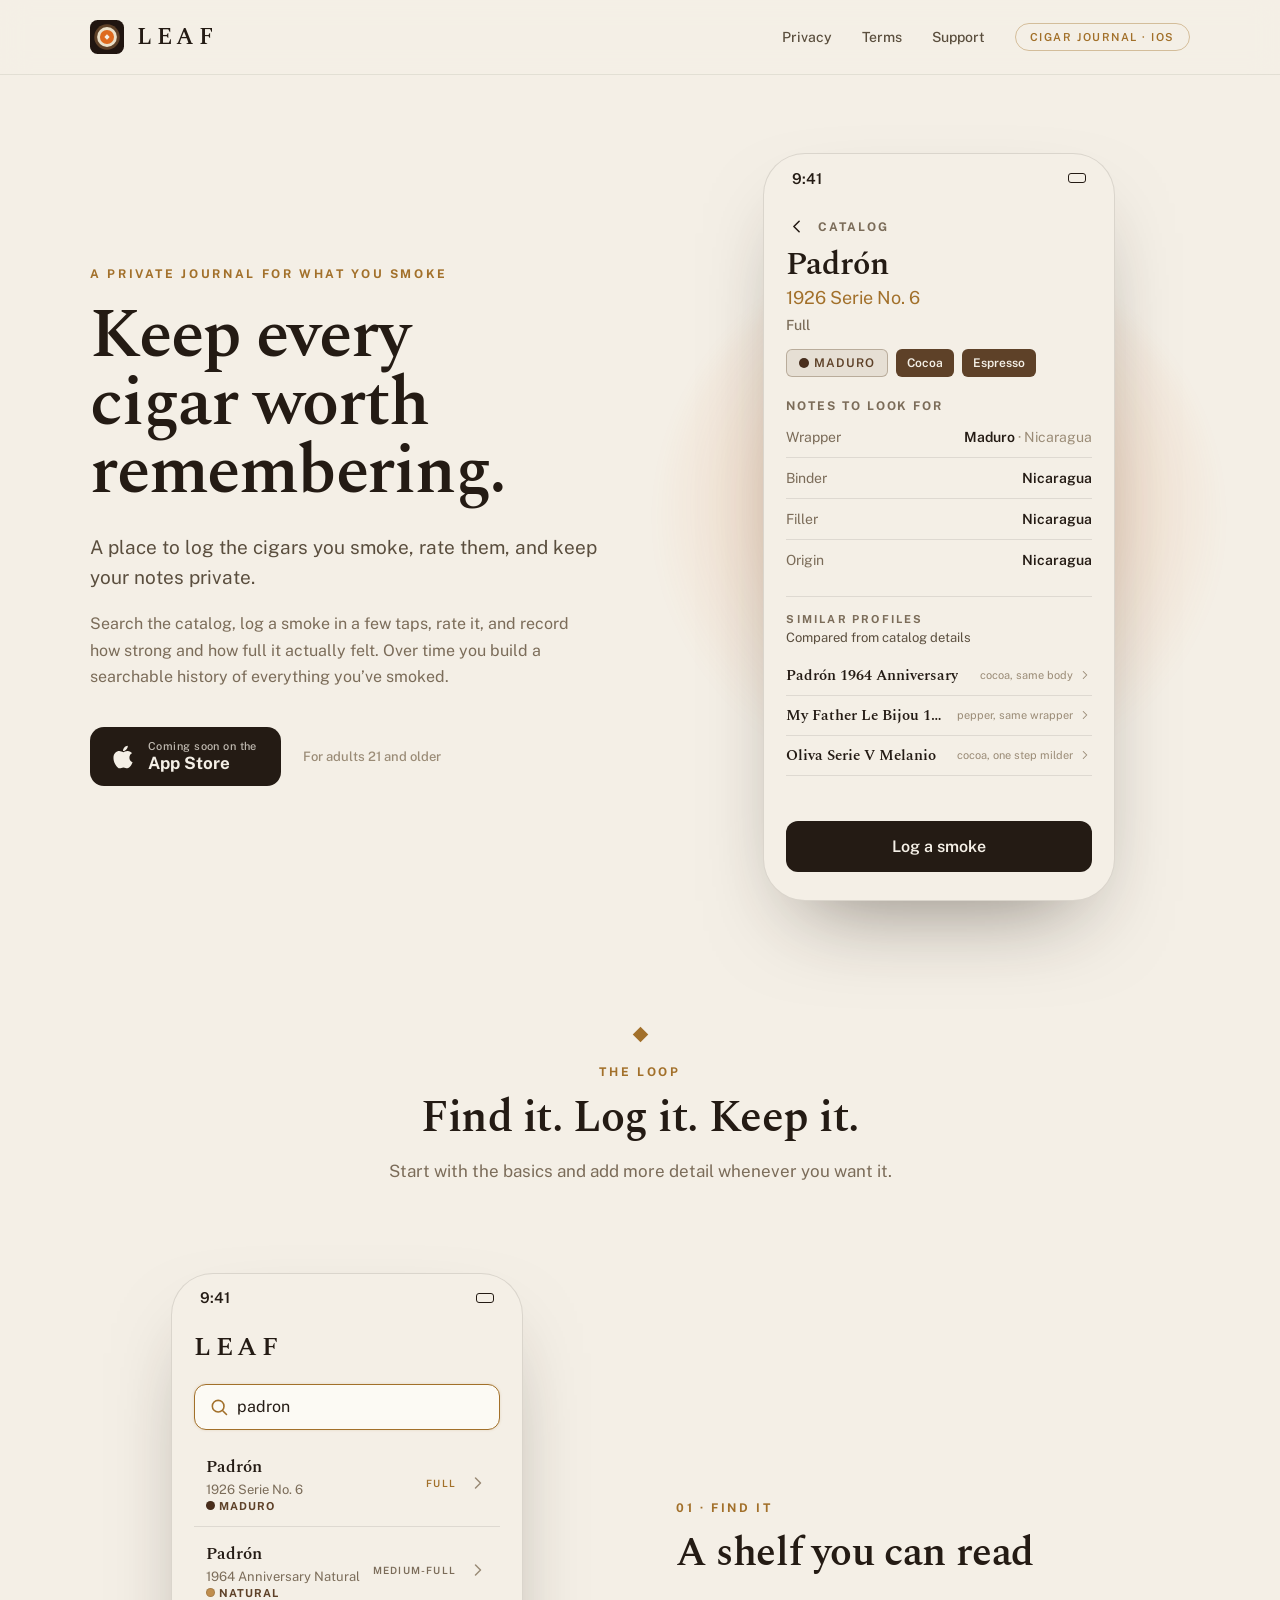
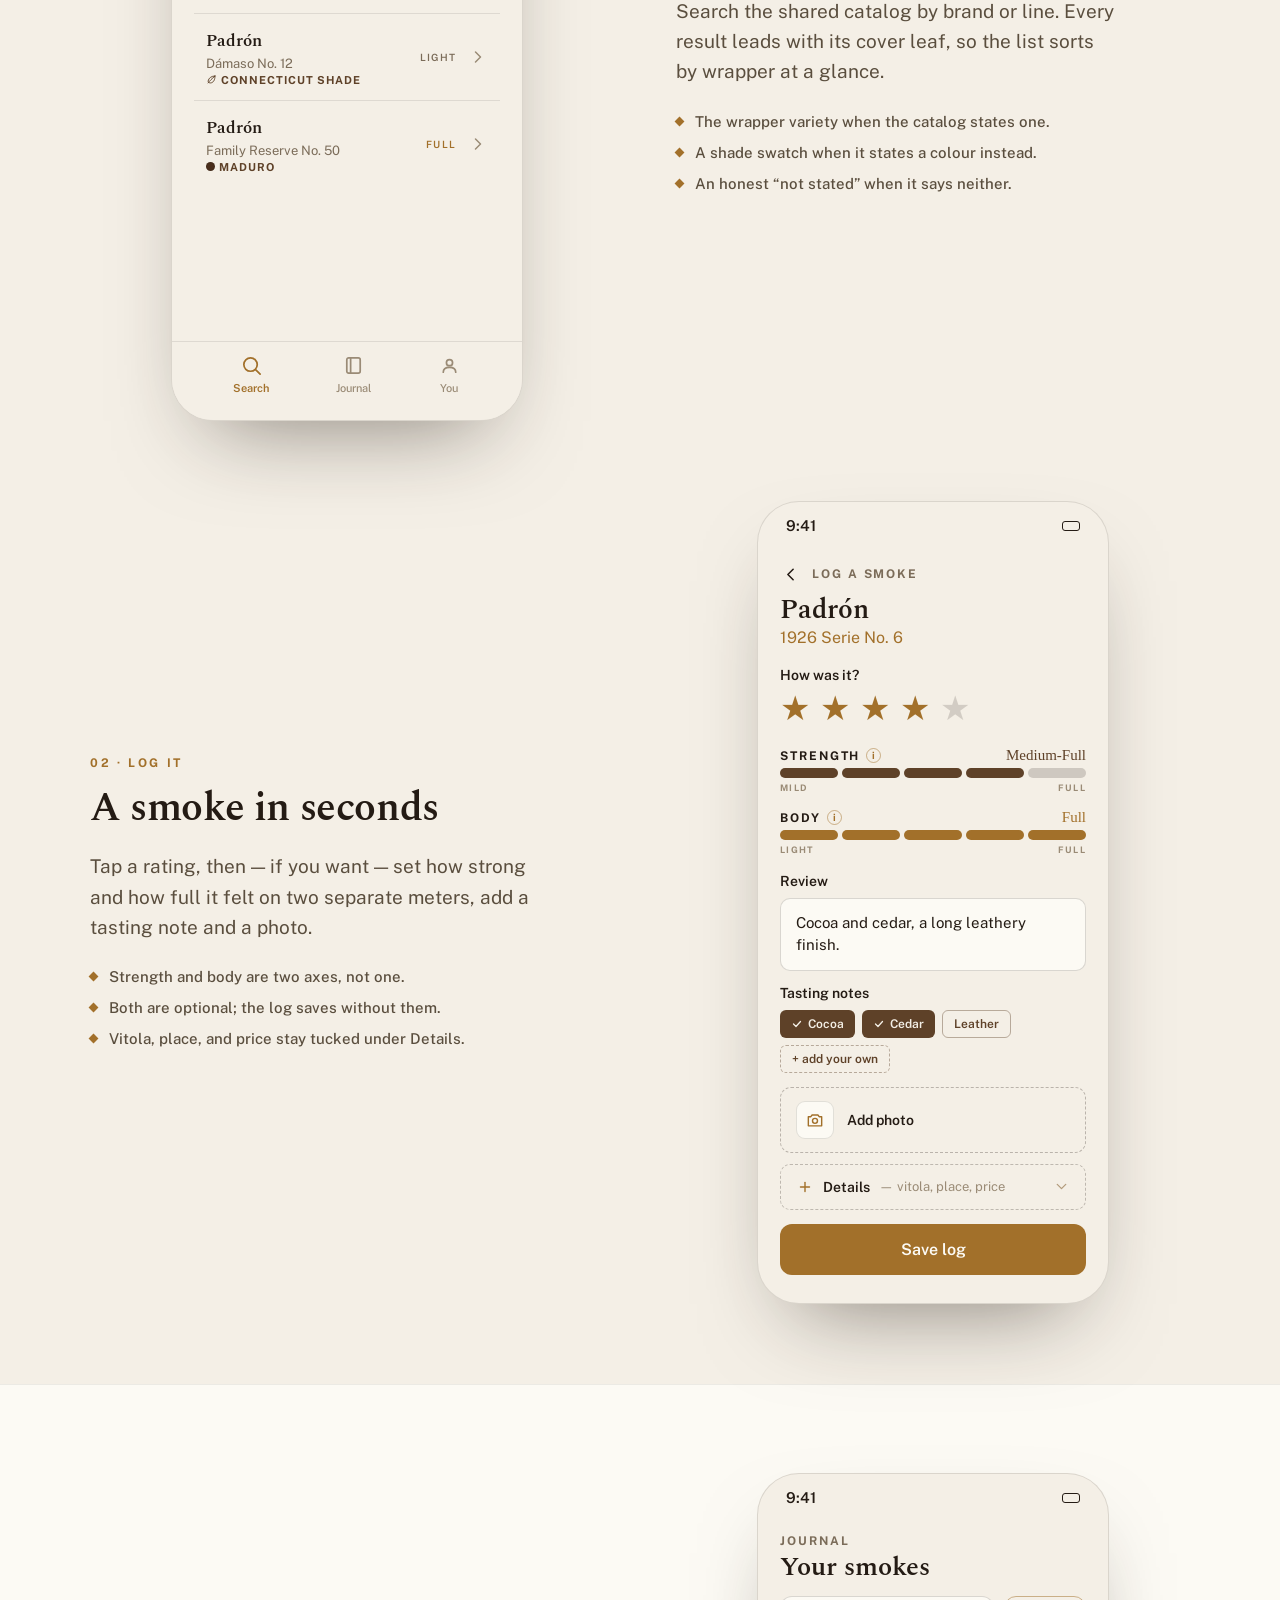
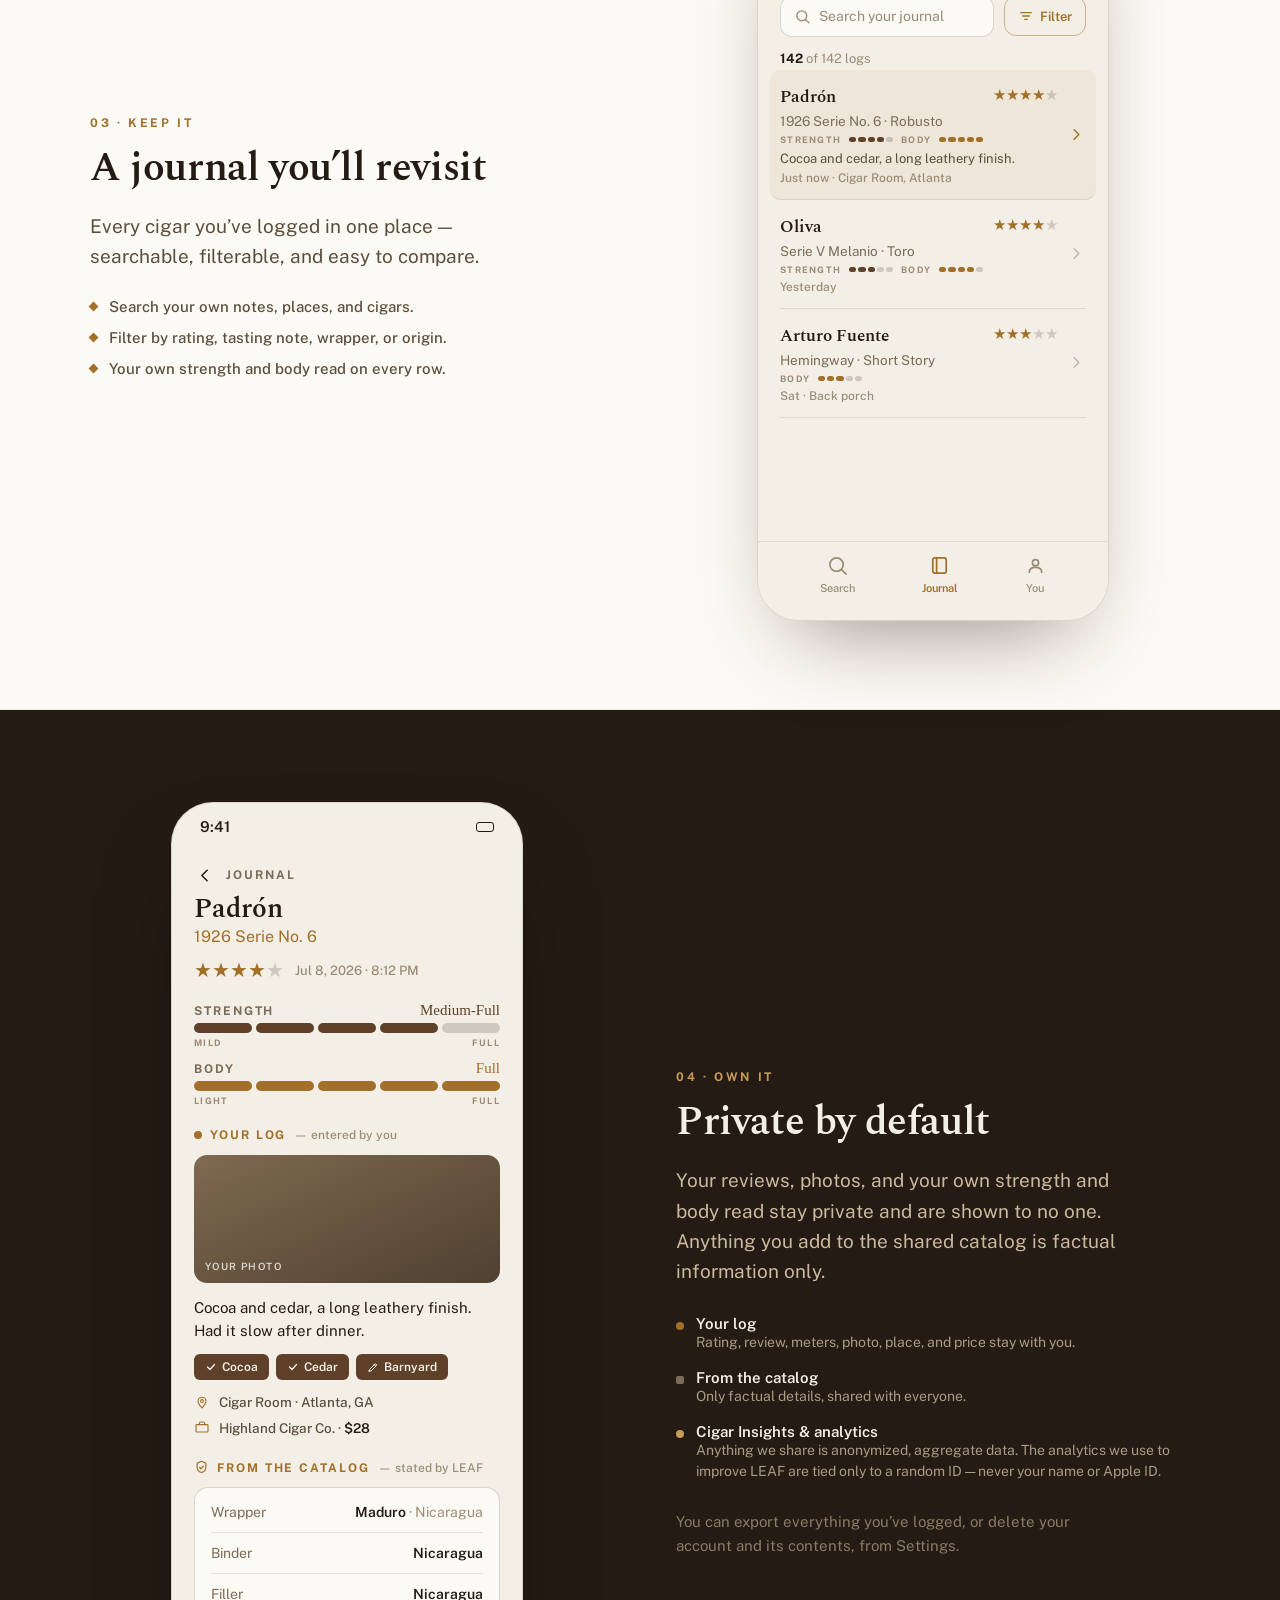
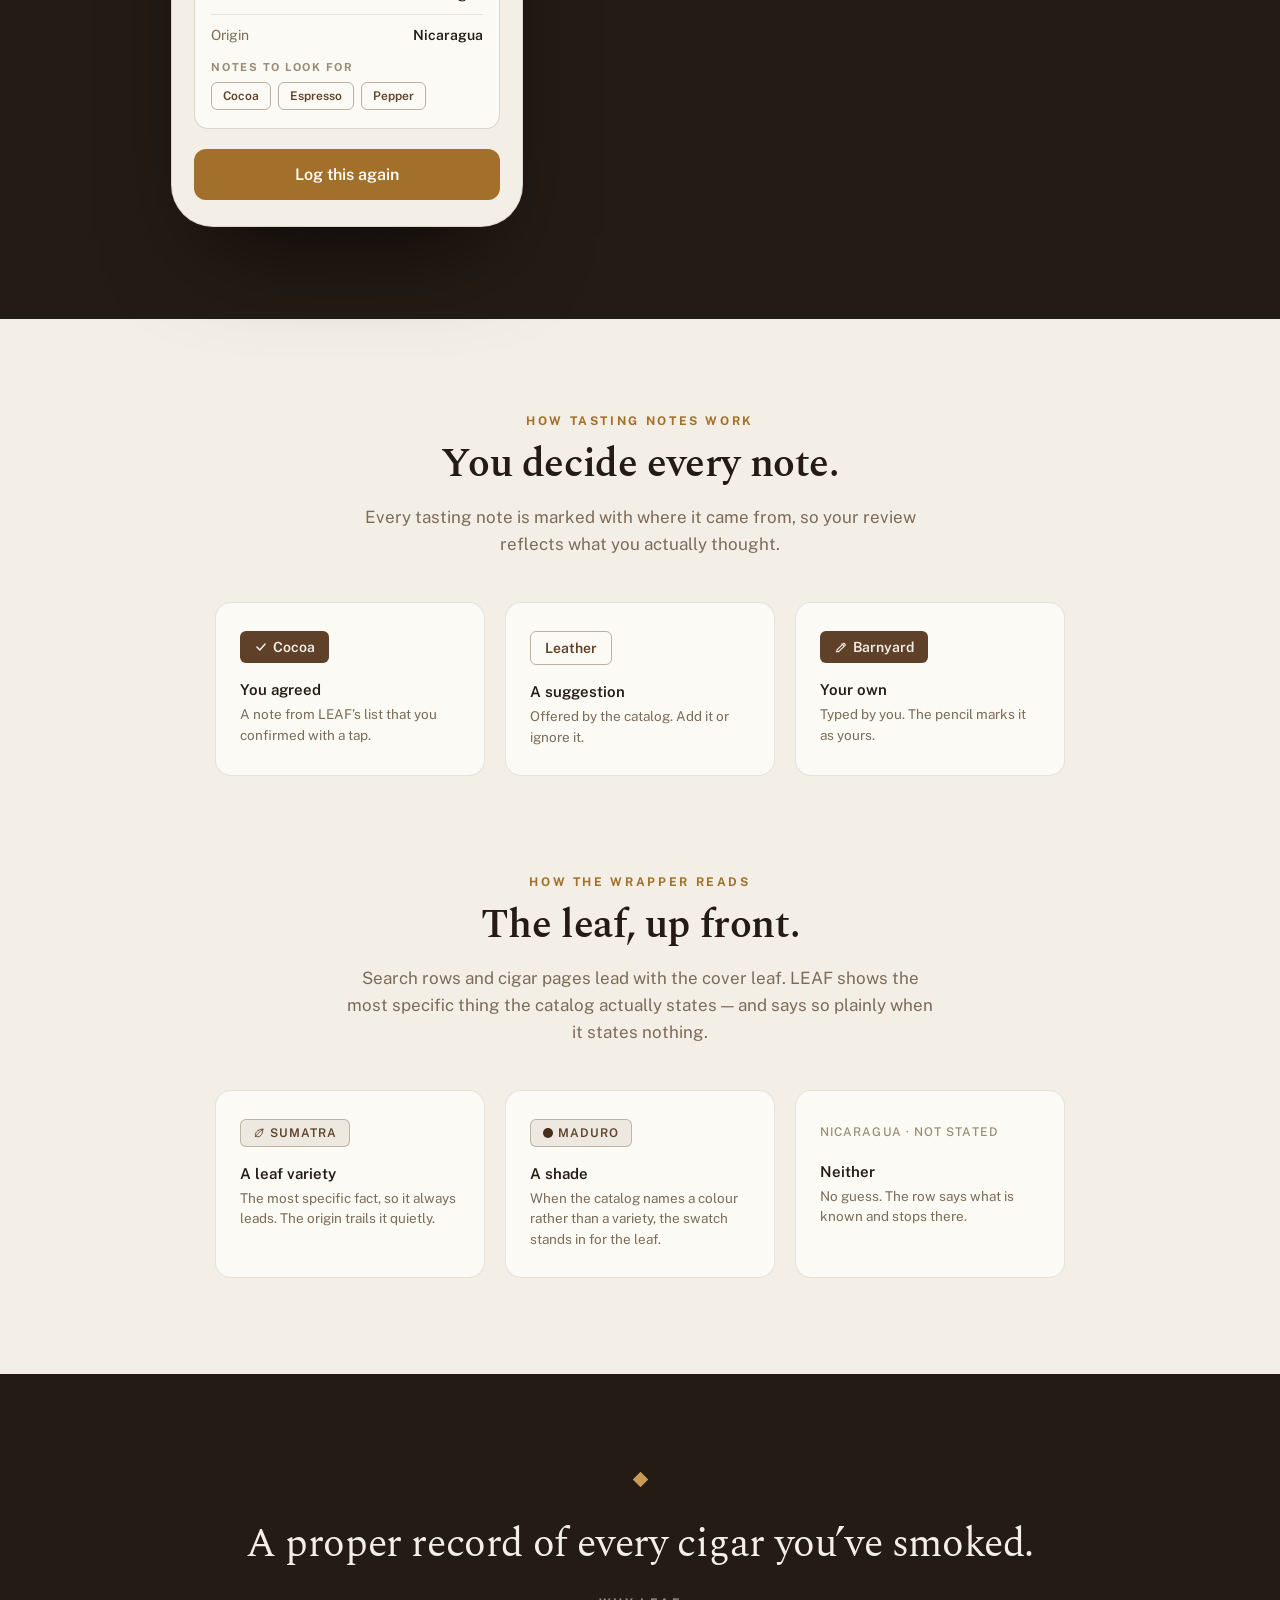
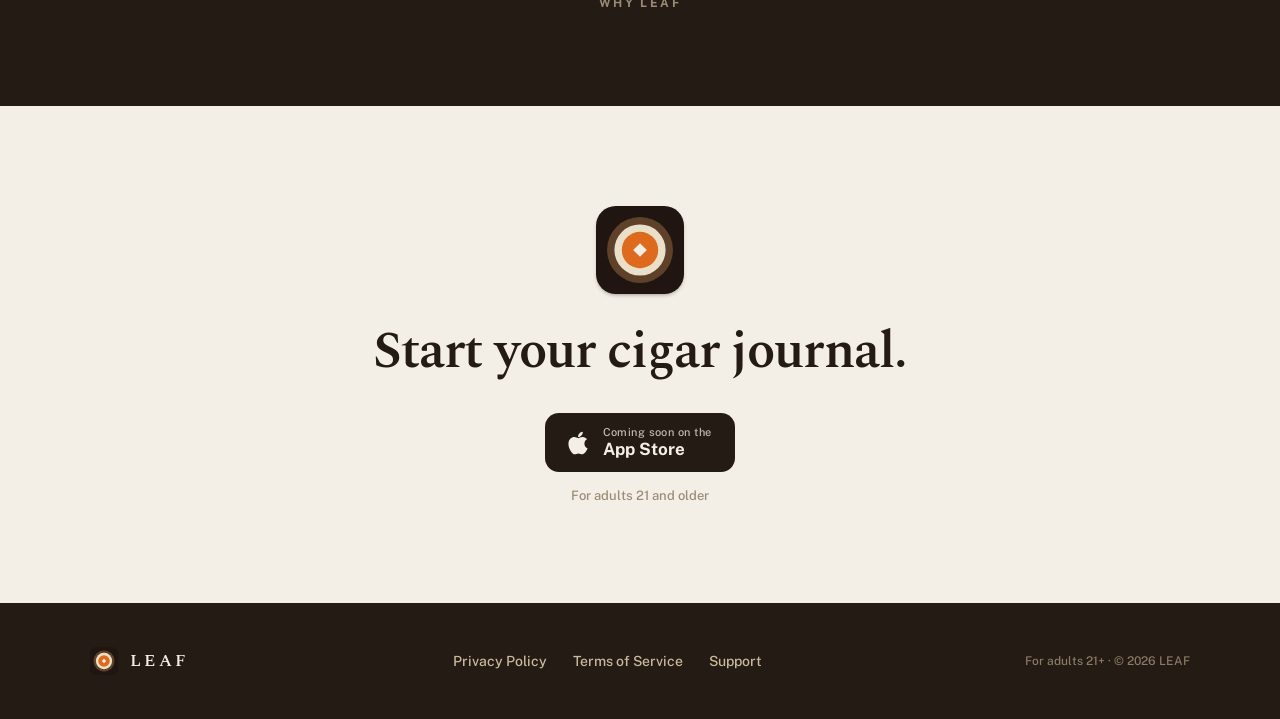
==== commit 5afe4bfa: "legal: state the anonymized/pseudonymous truth accurately; drop CCPA sale-opt-out Landing "Own it" s" ====
--- a/index.html
+++ b/index.html
@@ -513,6 +513,10 @@
               <span style="width:8px; height:8px; border-radius:2px; background:#7B6C59; flex:none; margin-top:7px;"></span>
               <div><div style="font:600 15px 'Public Sans'; color:#F4EFE6;">From the catalog</div><div style="font:400 14px/1.5 'Public Sans'; color:#A99B84;">Only factual details, shared with everyone.</div></div>
             </div>
+            <div style="display:flex; align-items:flex-start; gap:12px;">
+              <span style="width:8px; height:8px; border-radius:999px; background:#C79A55; flex:none; margin-top:7px;"></span>
+              <div><div style="font:600 15px 'Public Sans'; color:#F4EFE6;">Cigar Insights &amp; analytics</div><div style="font:400 14px/1.5 'Public Sans'; color:#A99B84;">Anything we share is anonymized, aggregate data. The analytics we use to improve LEAF are tied only to a random ID — never your name or Apple ID.</div></div>
+            </div>
           </div>
           <p style="margin:28px 0 0; max-width:440px; font:400 15px/1.6 'Public Sans'; color:#8A7B65;">You can export everything you’ve logged, or delete your account and its contents, from Settings.</p>
         </div>
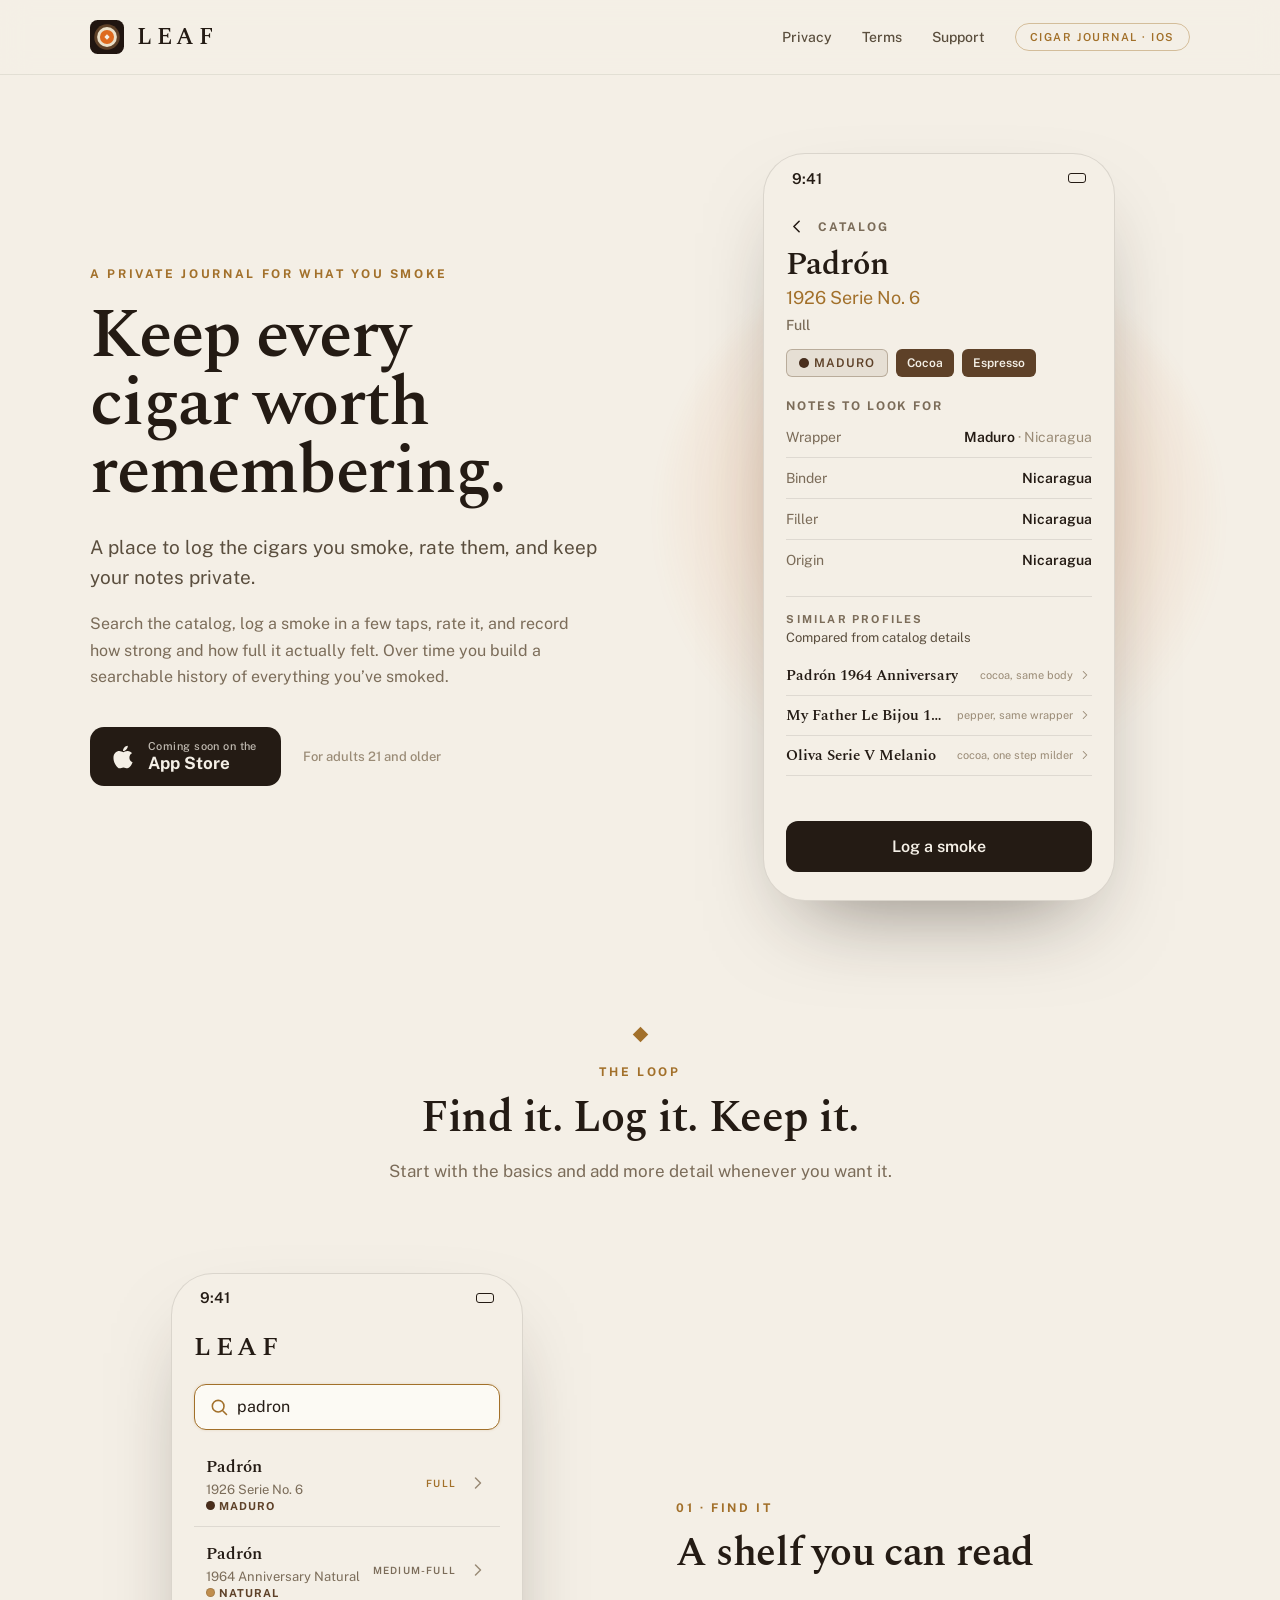
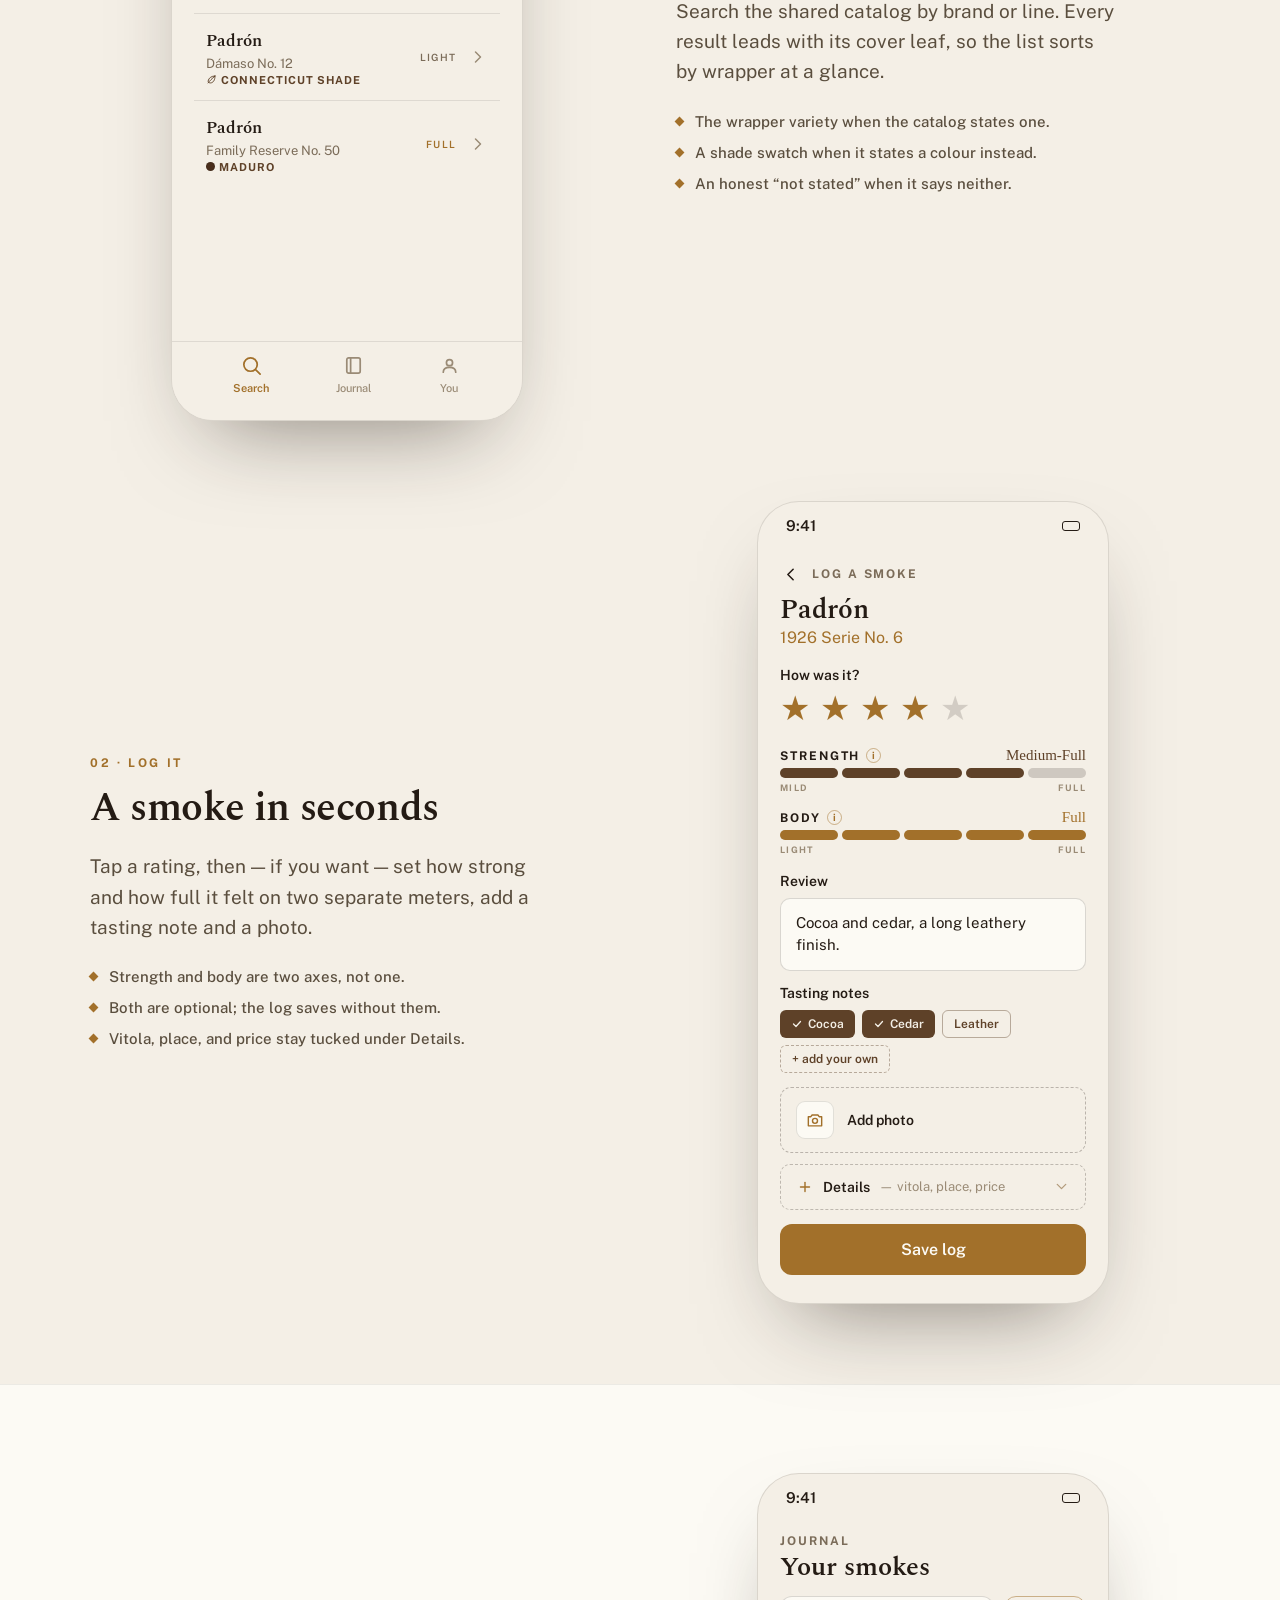
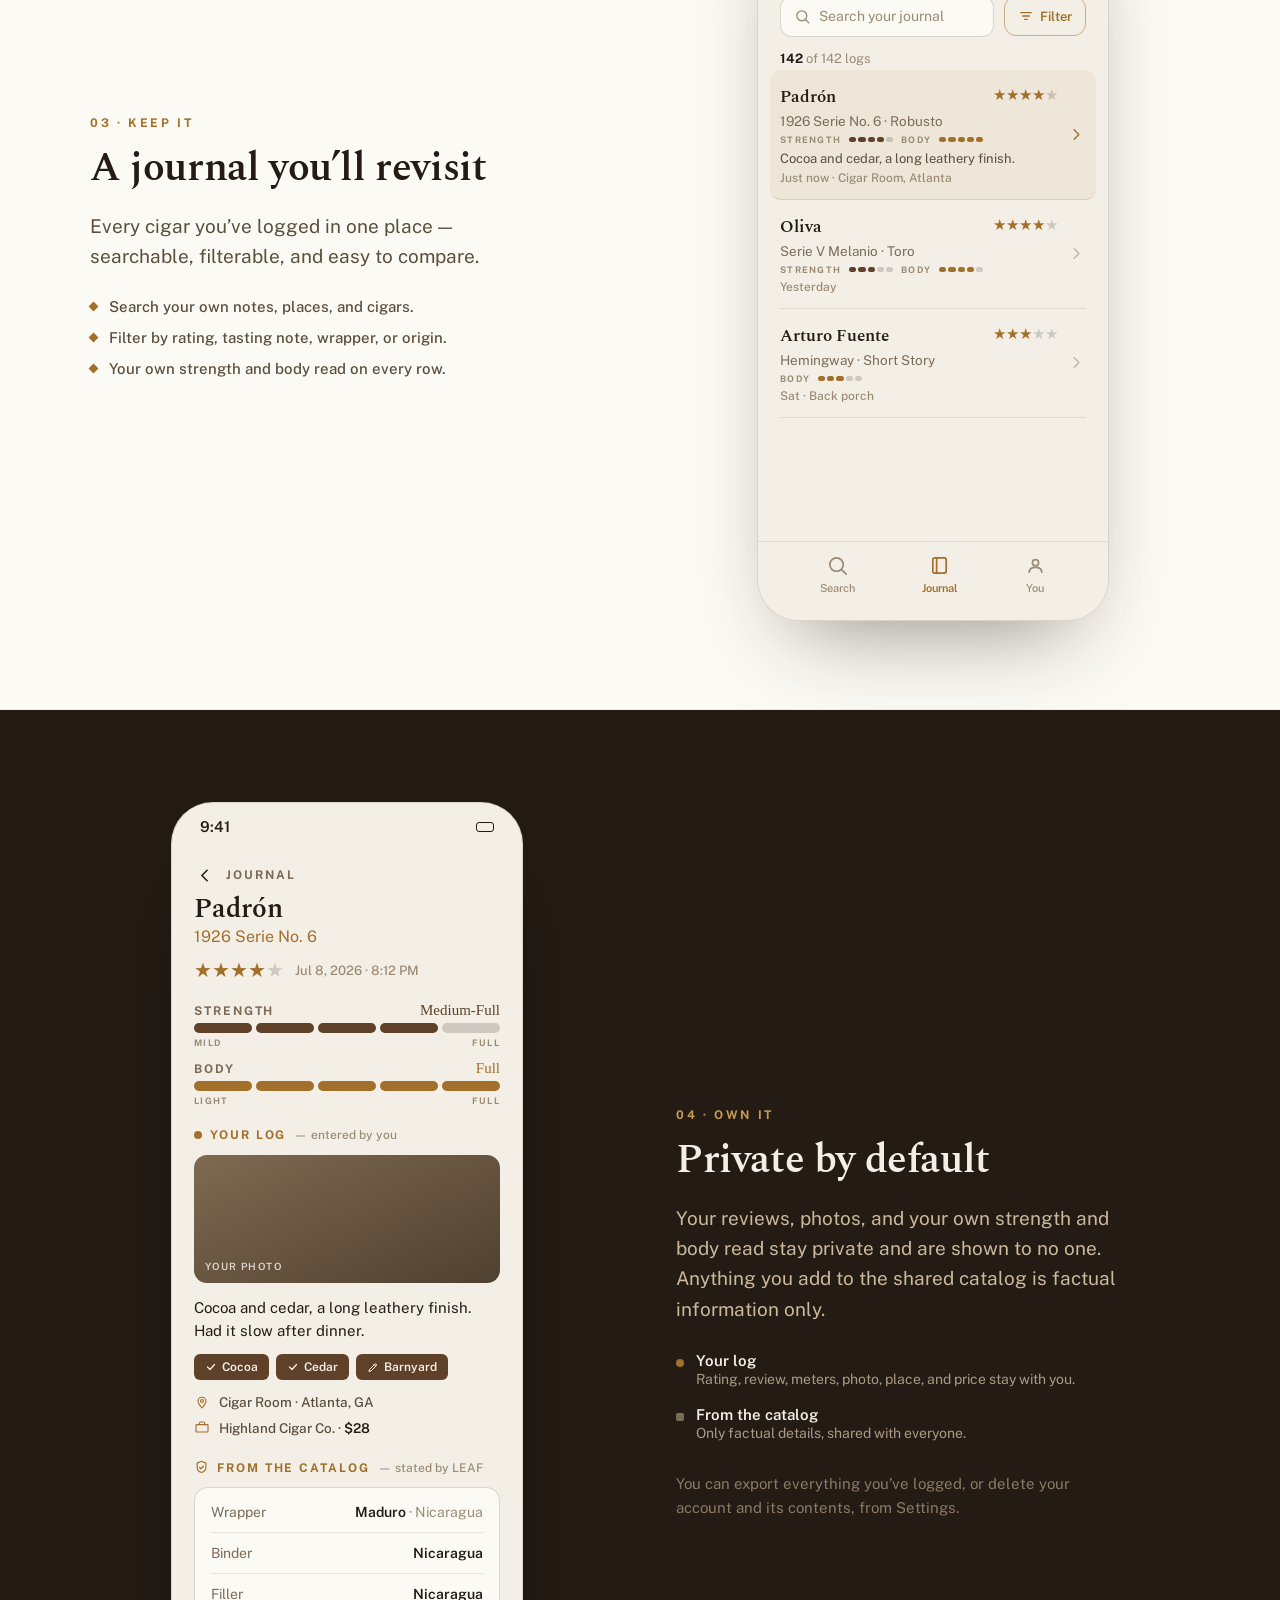
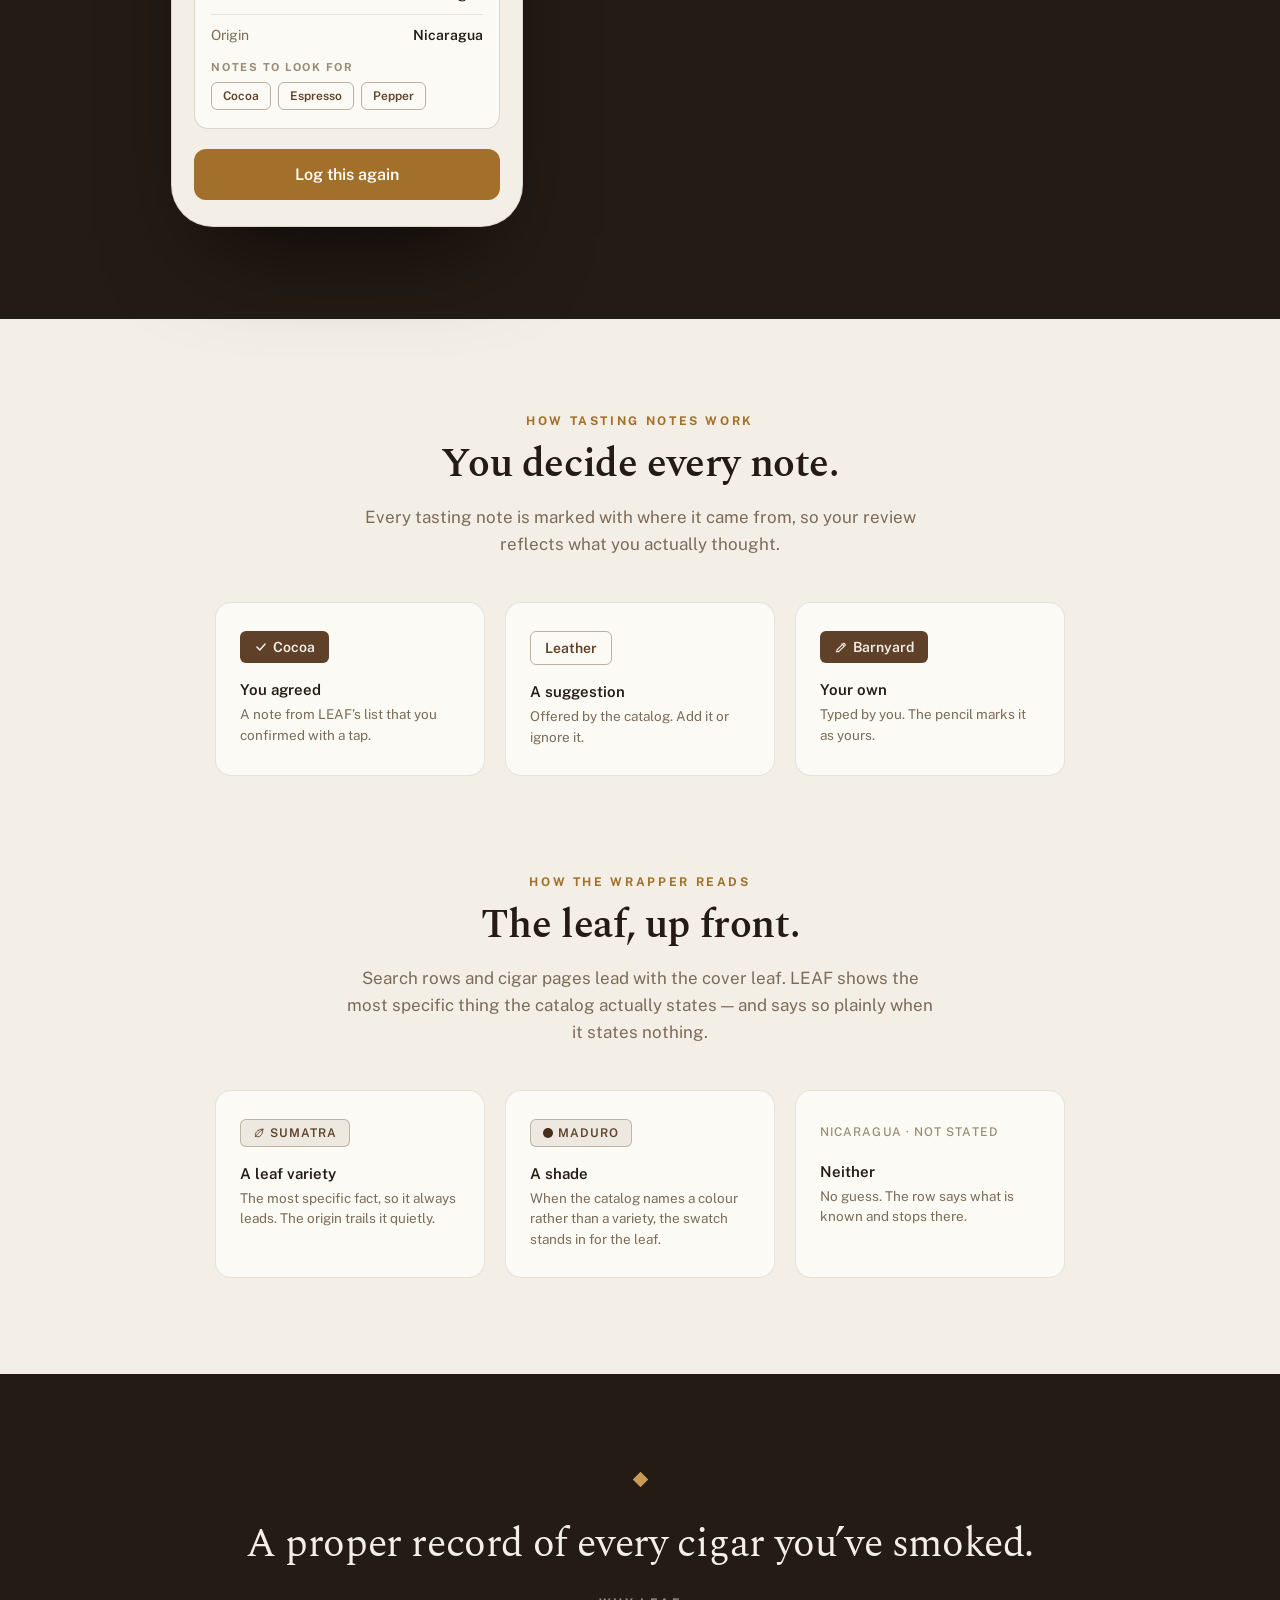
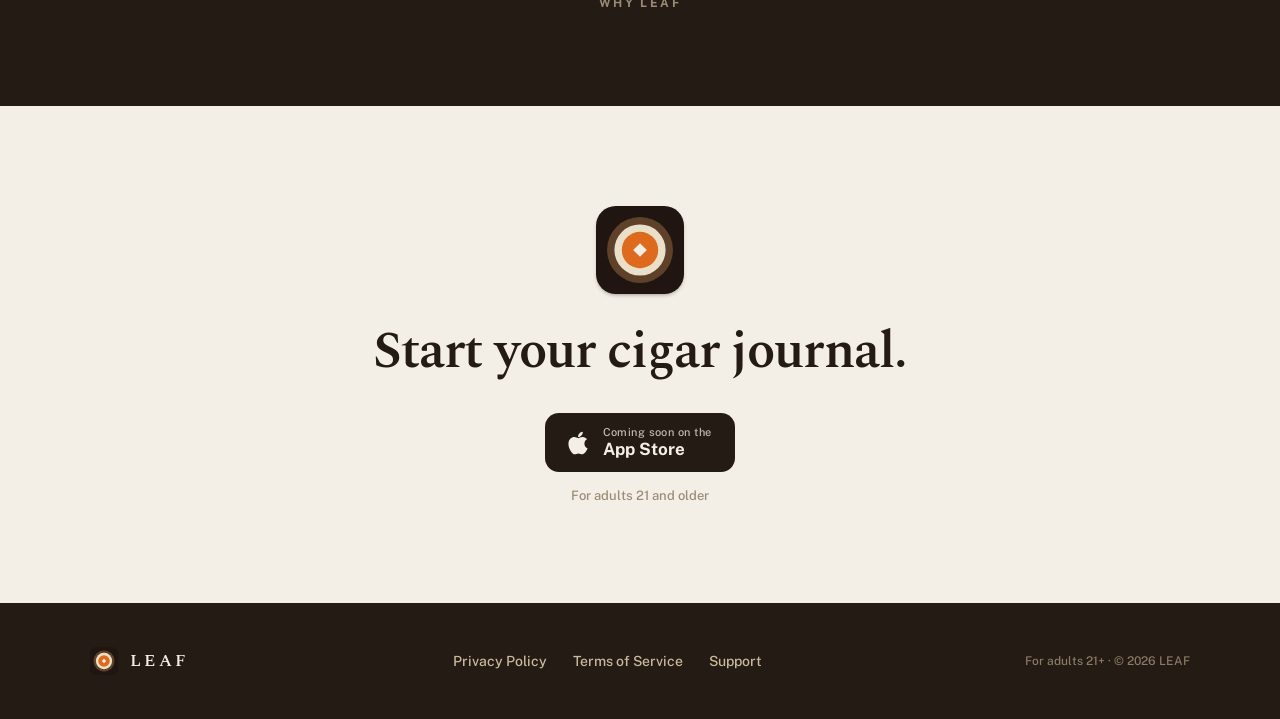
==== commit c99133c8: "site: drop the "Cigar Insights & analytics" bullet from the landing page The "04 · Own it" section's" ====
--- a/index.html
+++ b/index.html
@@ -513,10 +513,6 @@
               <span style="width:8px; height:8px; border-radius:2px; background:#7B6C59; flex:none; margin-top:7px;"></span>
               <div><div style="font:600 15px 'Public Sans'; color:#F4EFE6;">From the catalog</div><div style="font:400 14px/1.5 'Public Sans'; color:#A99B84;">Only factual details, shared with everyone.</div></div>
             </div>
-            <div style="display:flex; align-items:flex-start; gap:12px;">
-              <span style="width:8px; height:8px; border-radius:999px; background:#C79A55; flex:none; margin-top:7px;"></span>
-              <div><div style="font:600 15px 'Public Sans'; color:#F4EFE6;">Cigar Insights &amp; analytics</div><div style="font:400 14px/1.5 'Public Sans'; color:#A99B84;">Anything we share is anonymized, aggregate data. The analytics we use to improve LEAF are tied only to a random ID — never your name or Apple ID.</div></div>
-            </div>
           </div>
           <p style="margin:28px 0 0; max-width:440px; font:400 15px/1.6 'Public Sans'; color:#8A7B65;">You can export everything you’ve logged, or delete your account and its contents, from Settings.</p>
         </div>
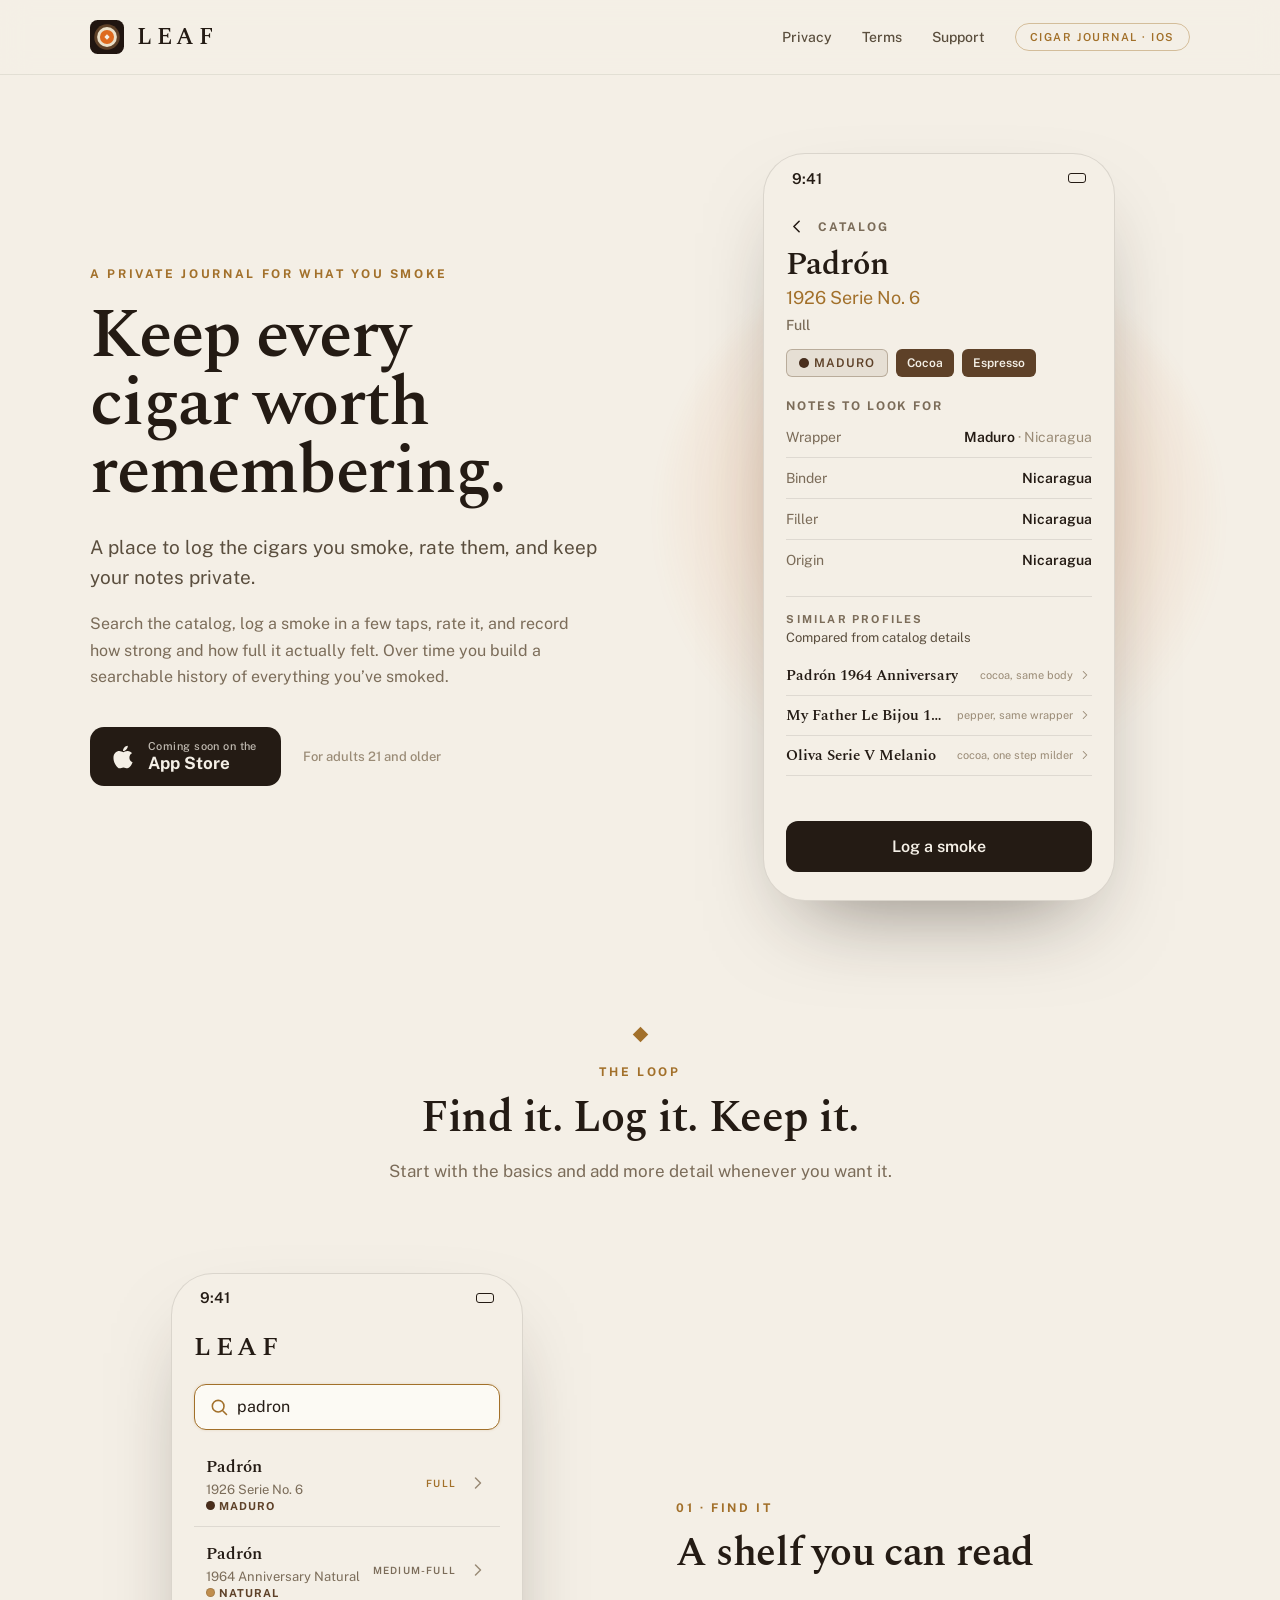
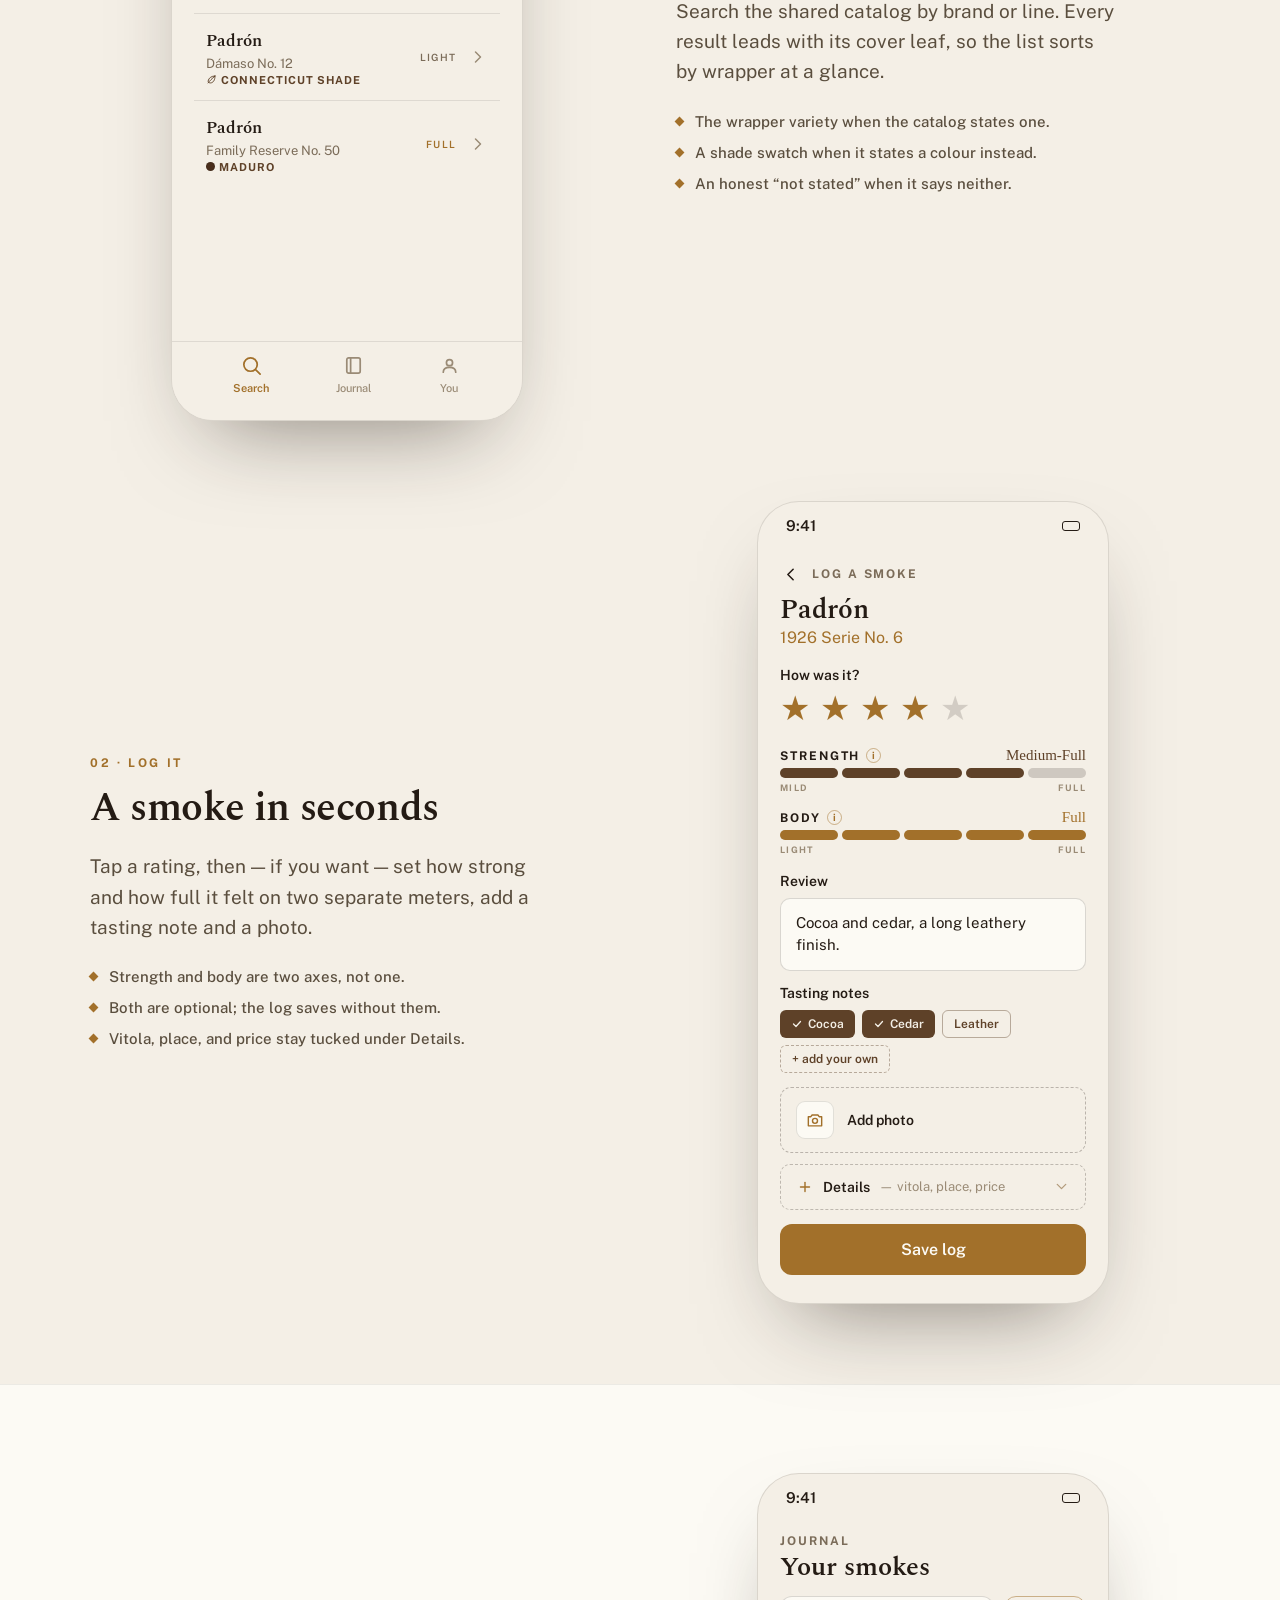
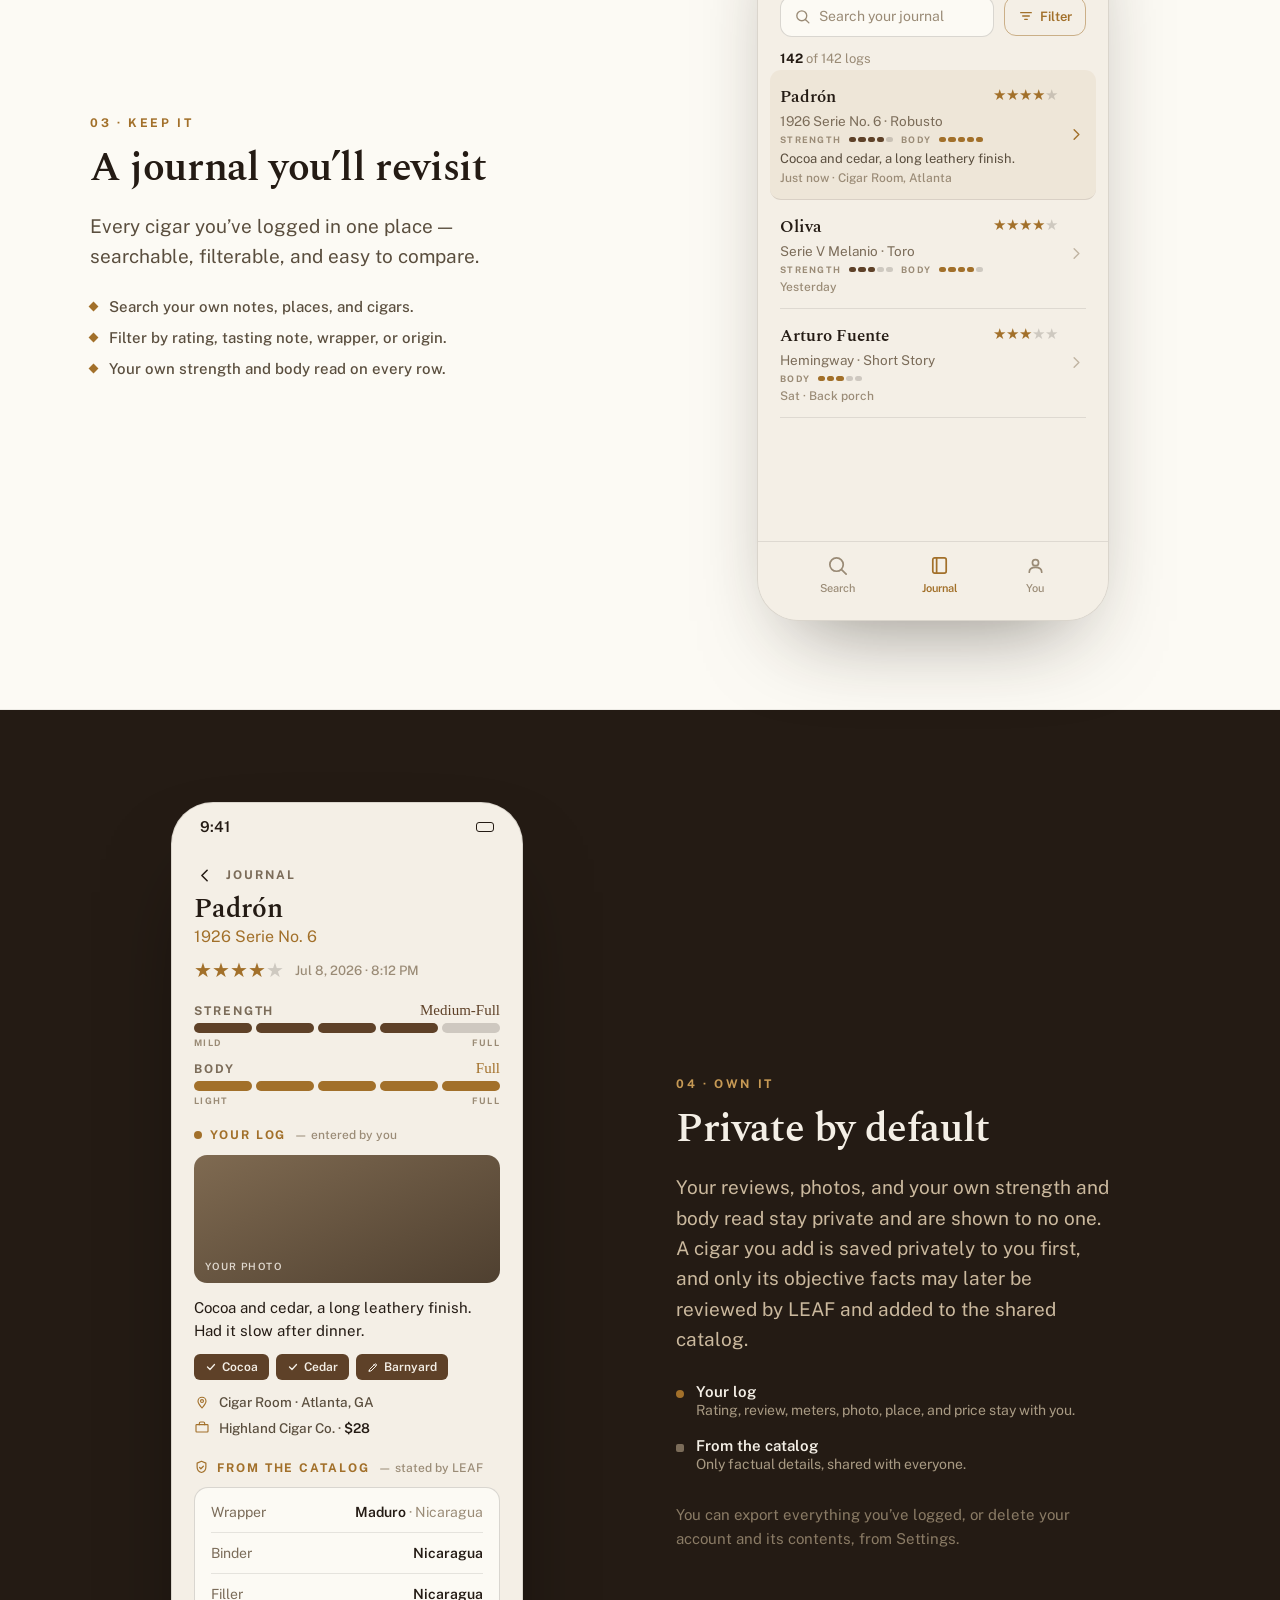
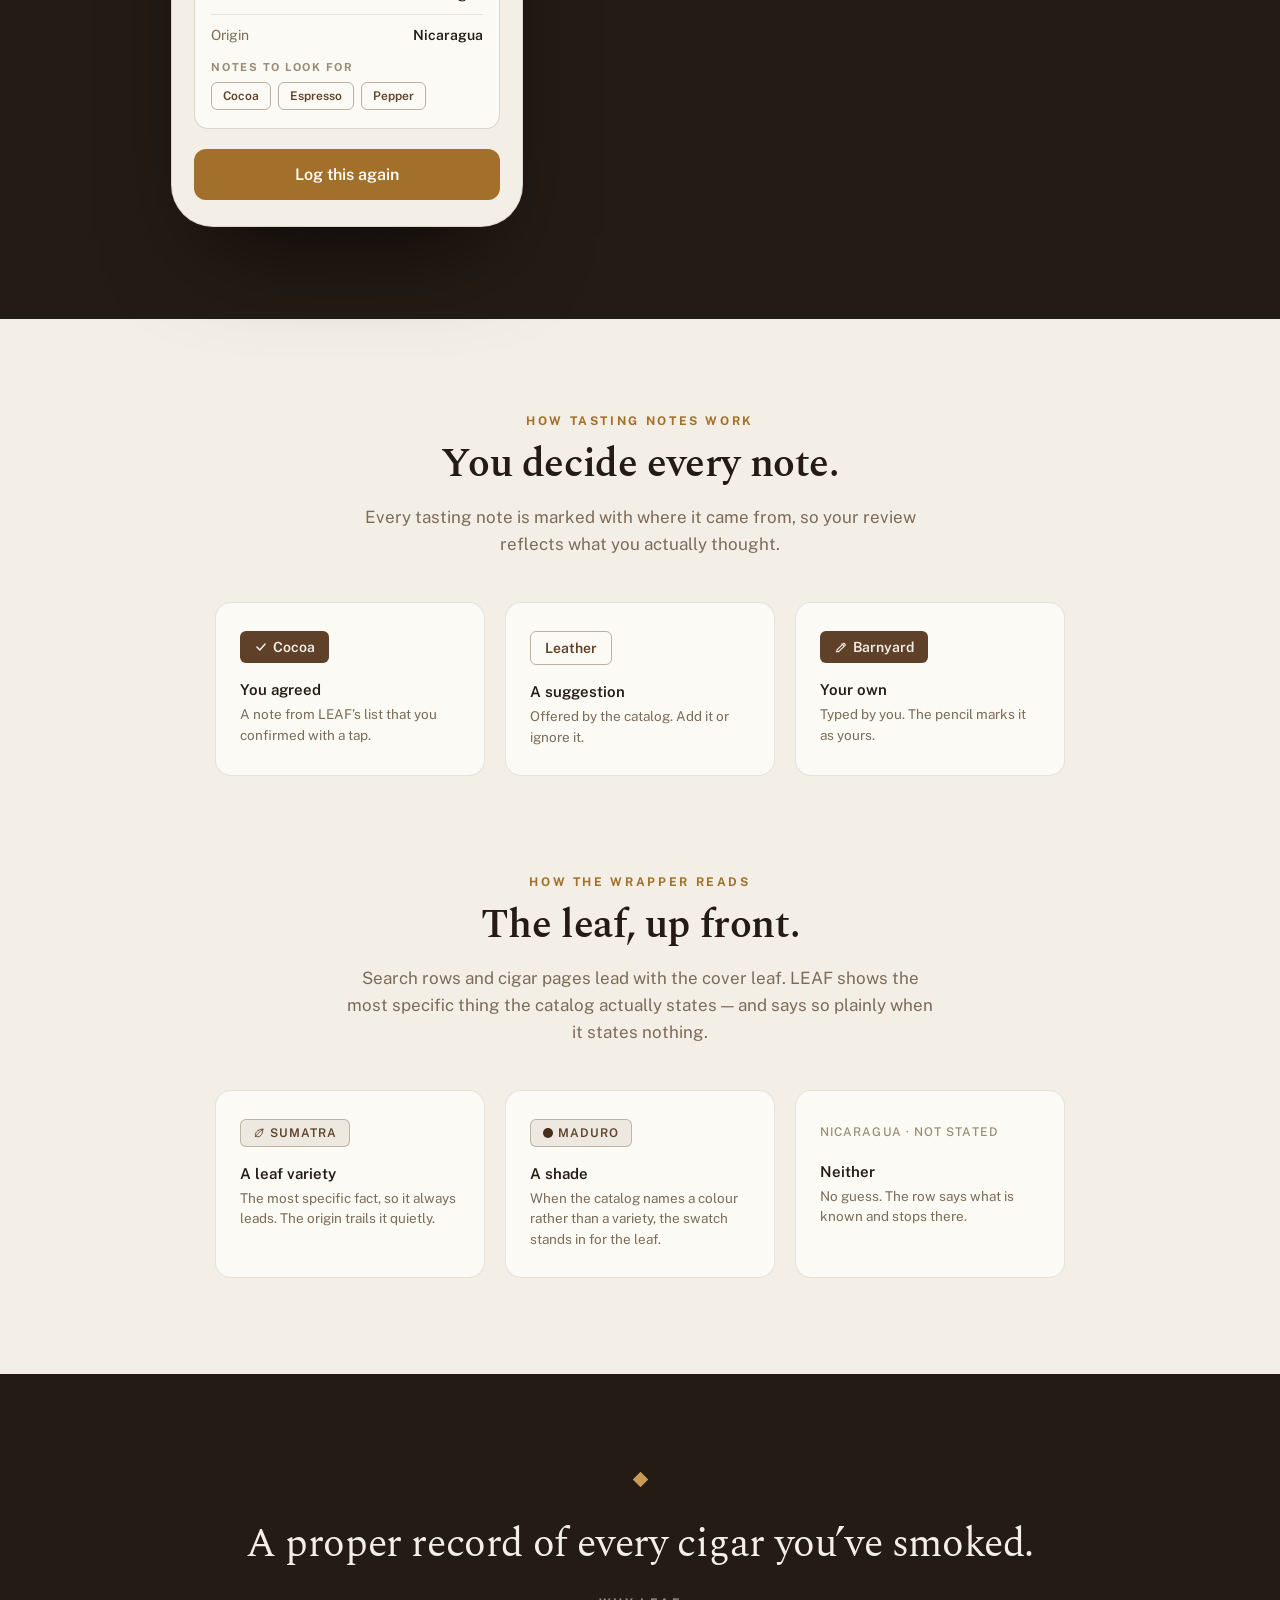
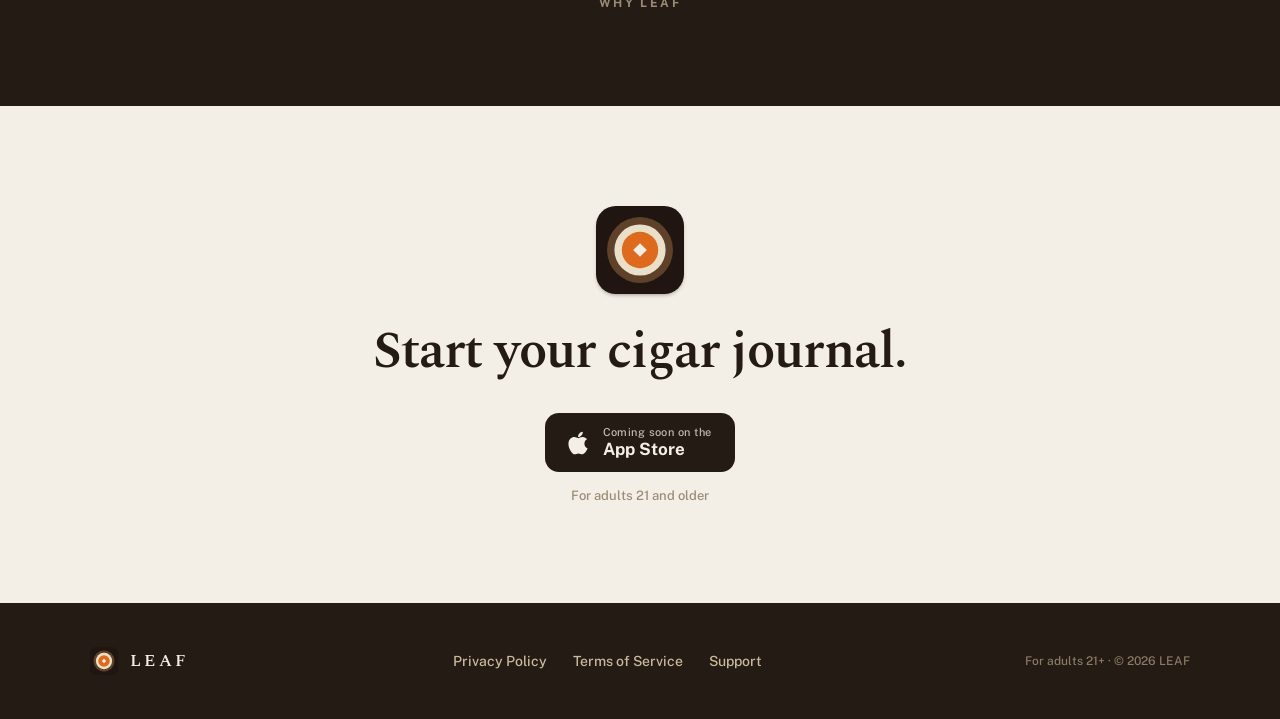
==== commit 4e1afd79: "site: 04·Own it reflects private-staging catalog model The second sentence of the 04·Own it copy sai" ====
--- a/index.html
+++ b/index.html
@@ -503,7 +503,7 @@
         <div>
           <div class="eyebrow" style="color:#C79A55;">04 · Own it</div>
           <h3 style="margin:18px 0 0; font:600 40px/1.1 'Spectral',serif; letter-spacing:-0.01em; color:#F4EFE6;">Private by default</h3>
-          <p style="margin:20px 0 0; max-width:440px; font:400 19px/1.6 'Public Sans'; color:#CBB99E;">Your reviews, photos, and your own strength and body read stay private and are shown to no one. Anything you add to the shared catalog is factual information only.</p>
+          <p style="margin:20px 0 0; max-width:440px; font:400 19px/1.6 'Public Sans'; color:#CBB99E;">Your reviews, photos, and your own strength and body read stay private and are shown to no one. A cigar you add is saved privately to you first, and only its objective facts may later be reviewed by LEAF and added to the shared catalog.</p>
           <div style="margin-top:28px; display:flex; flex-direction:column; gap:16px;">
             <div style="display:flex; align-items:flex-start; gap:12px;">
               <span style="width:8px; height:8px; border-radius:999px; background:#A2702A; flex:none; margin-top:7px;"></span>
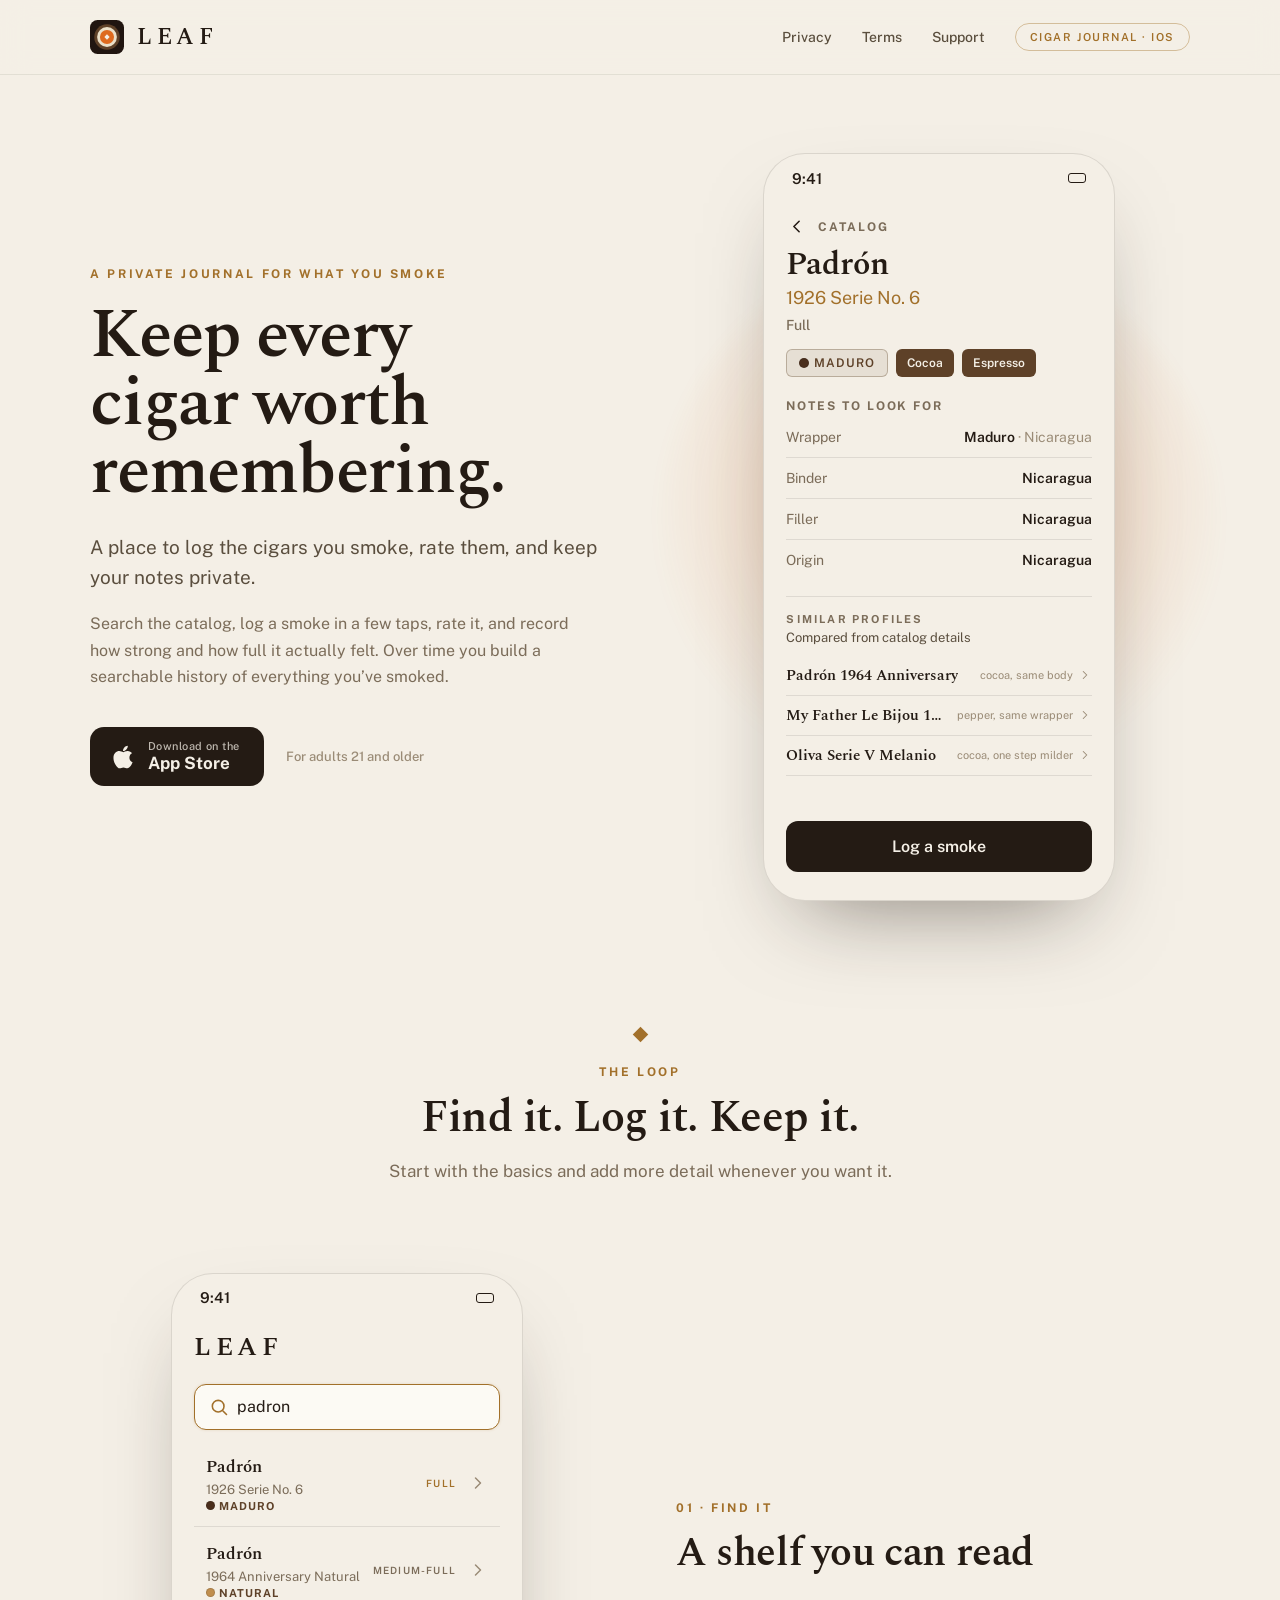
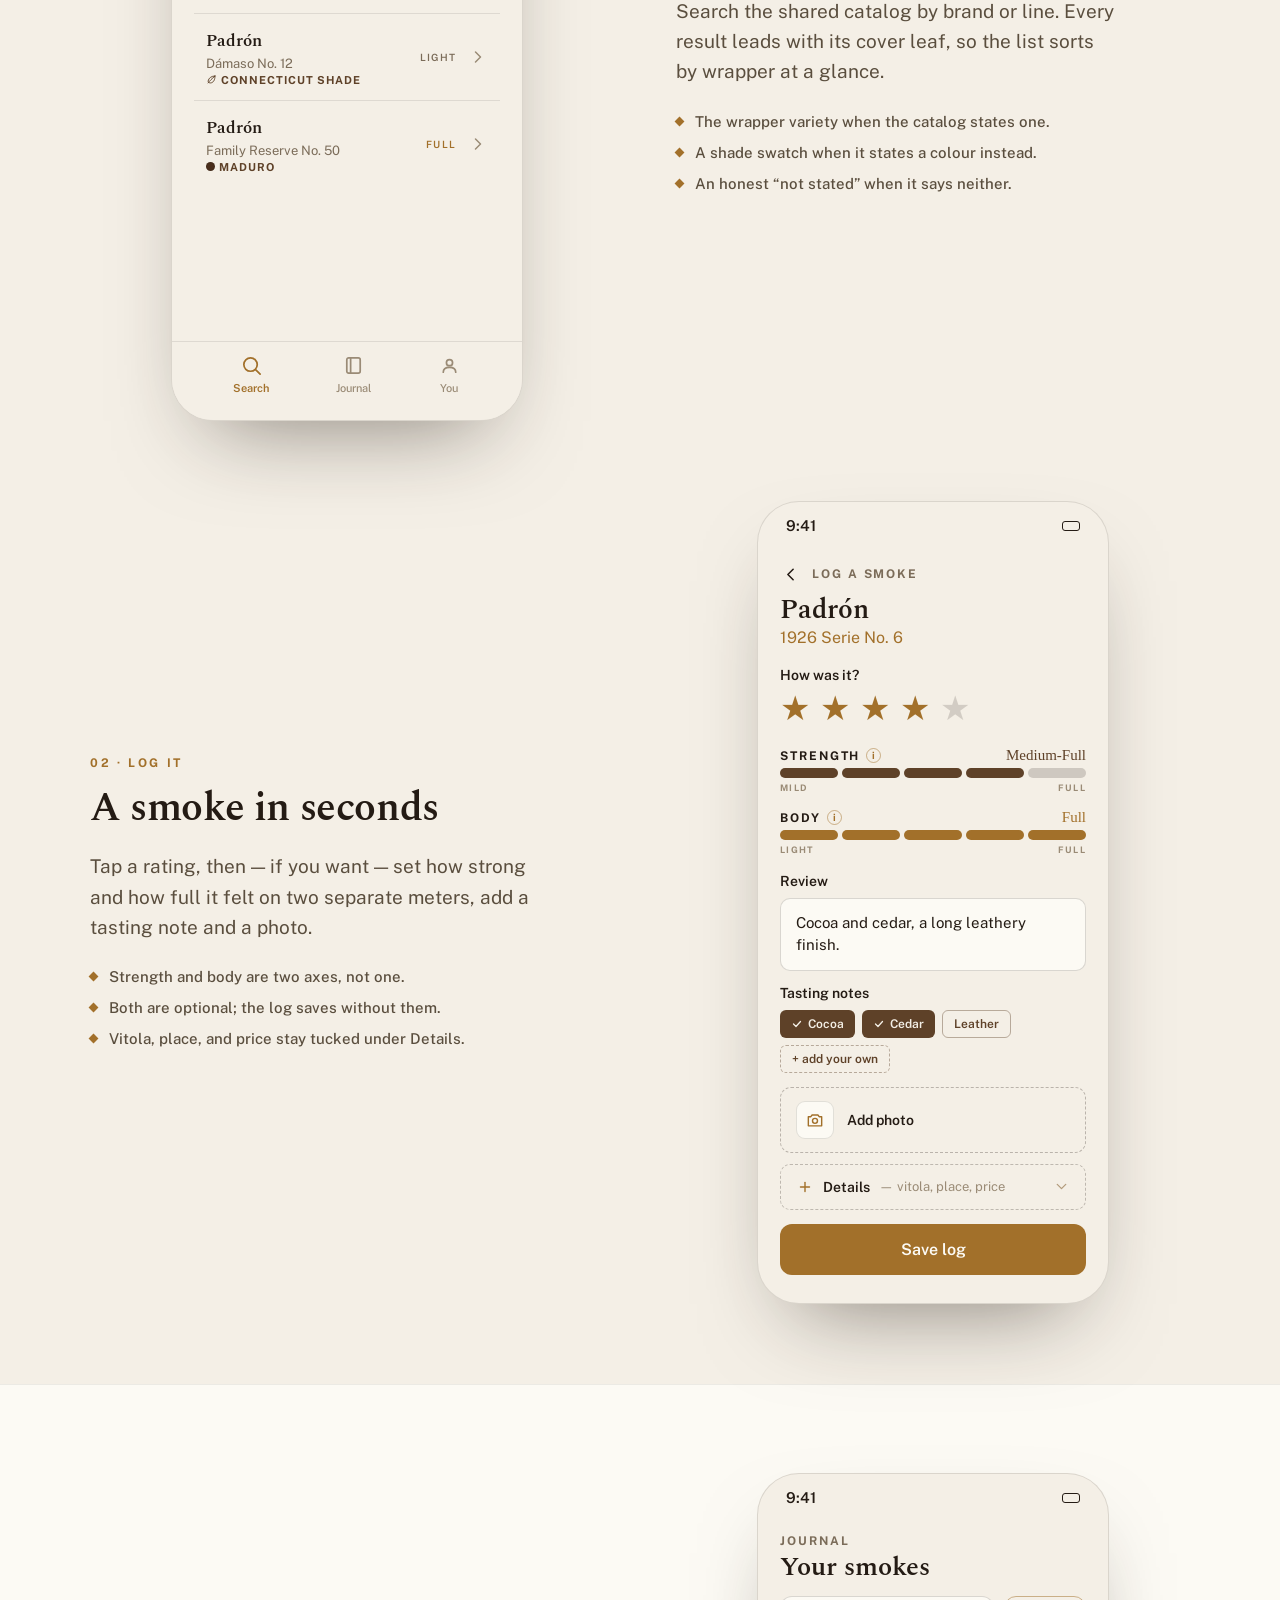
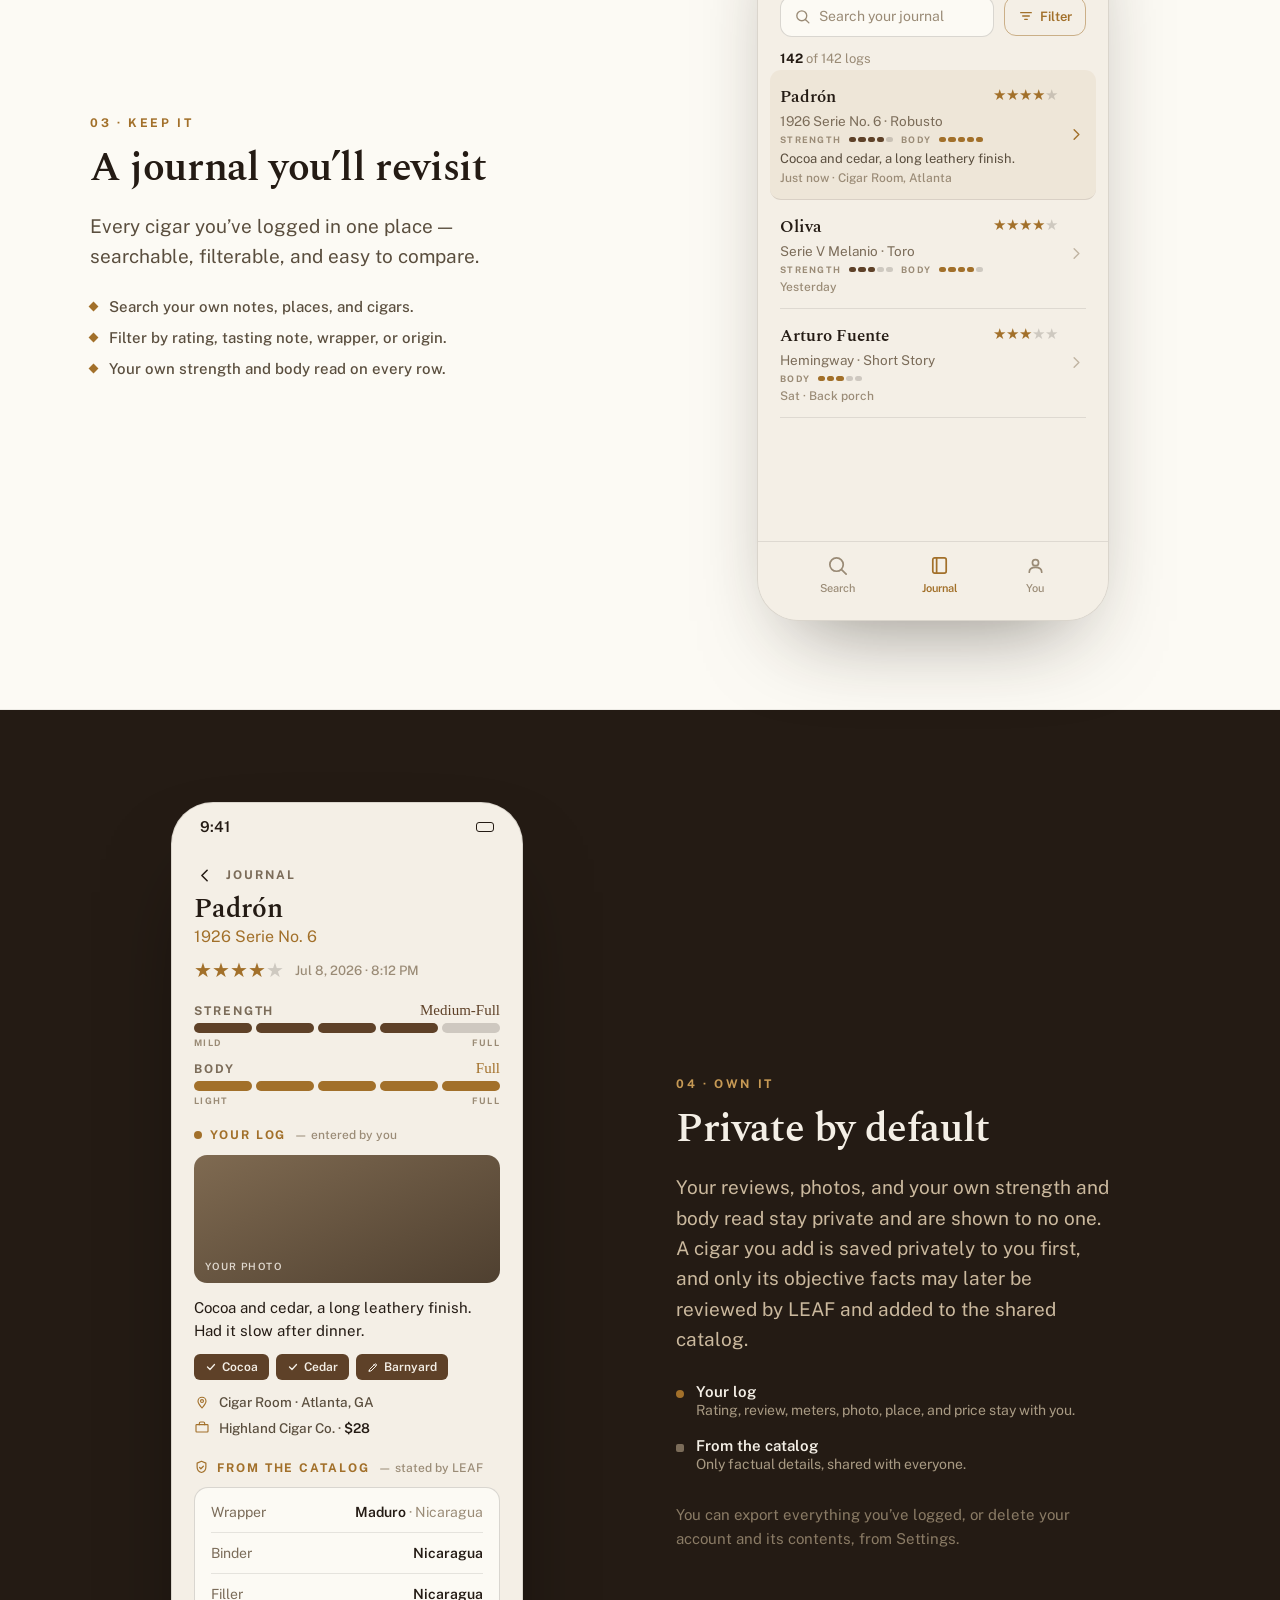
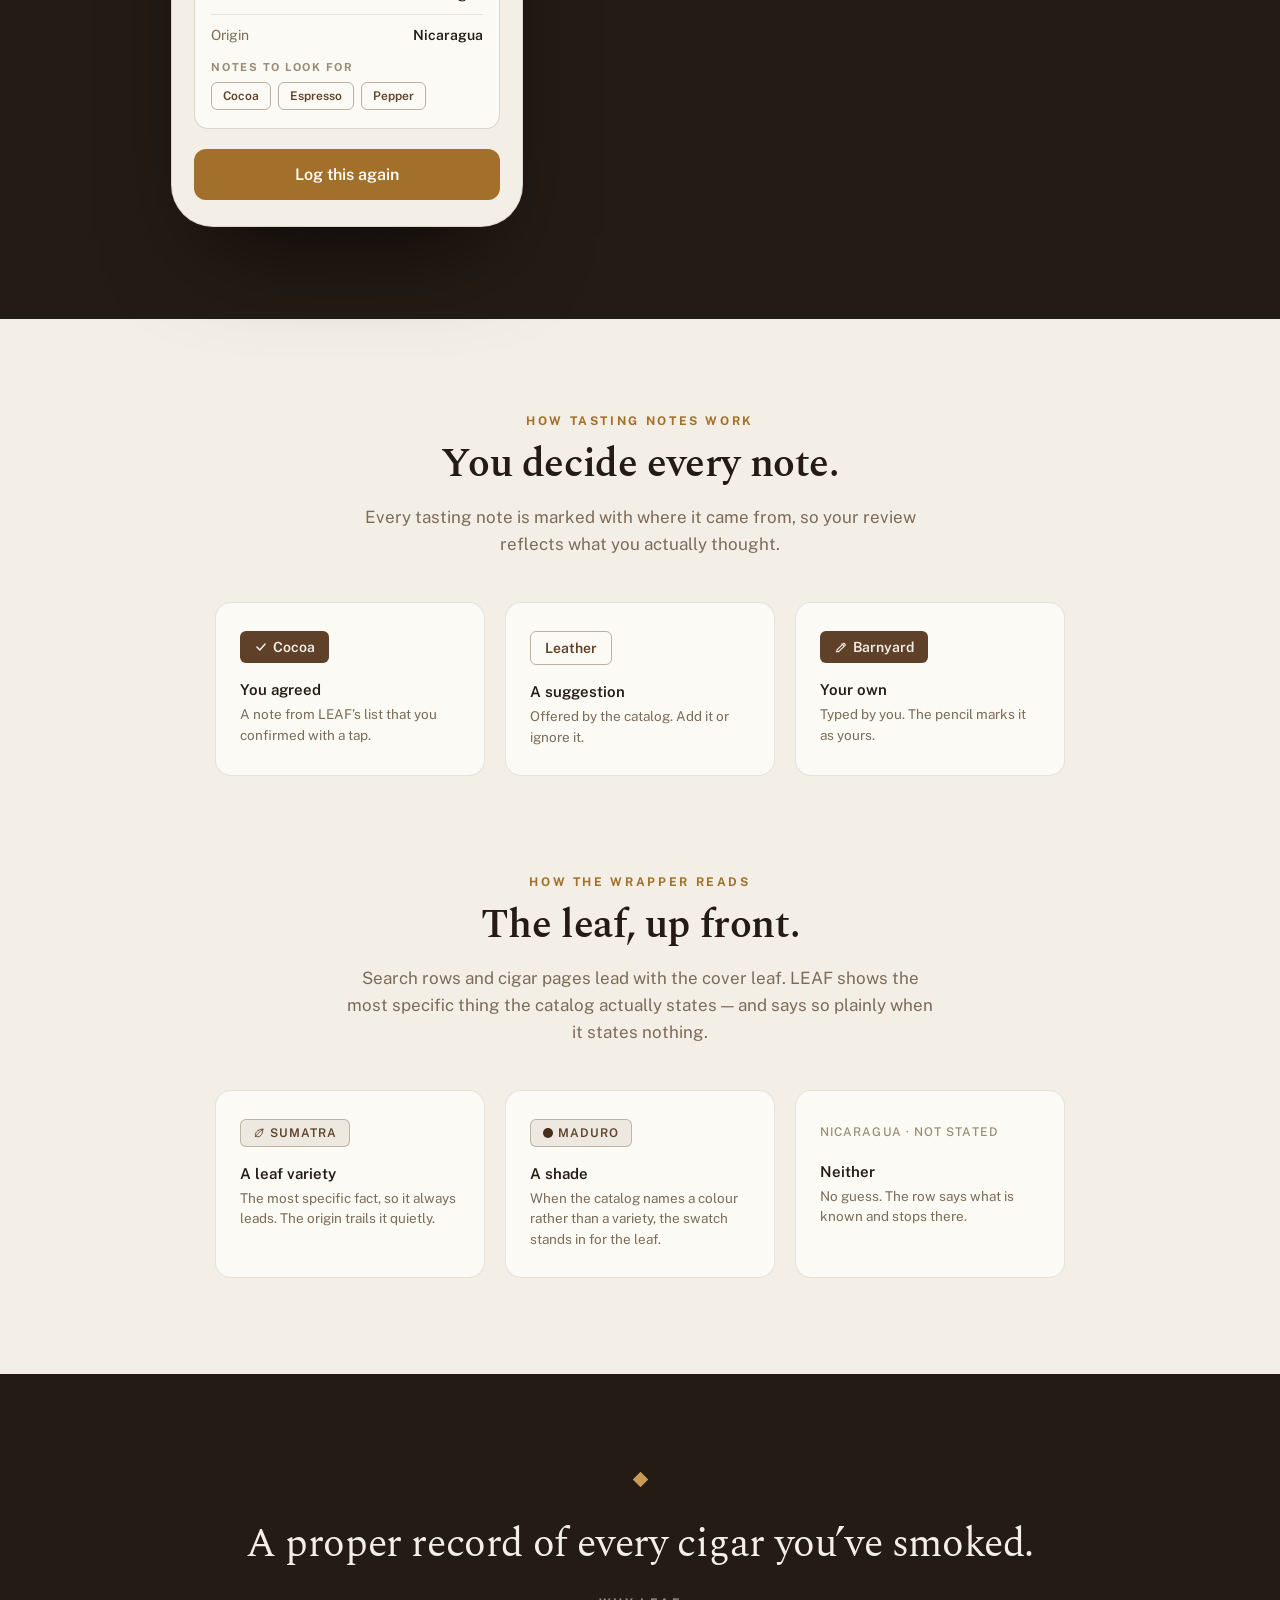
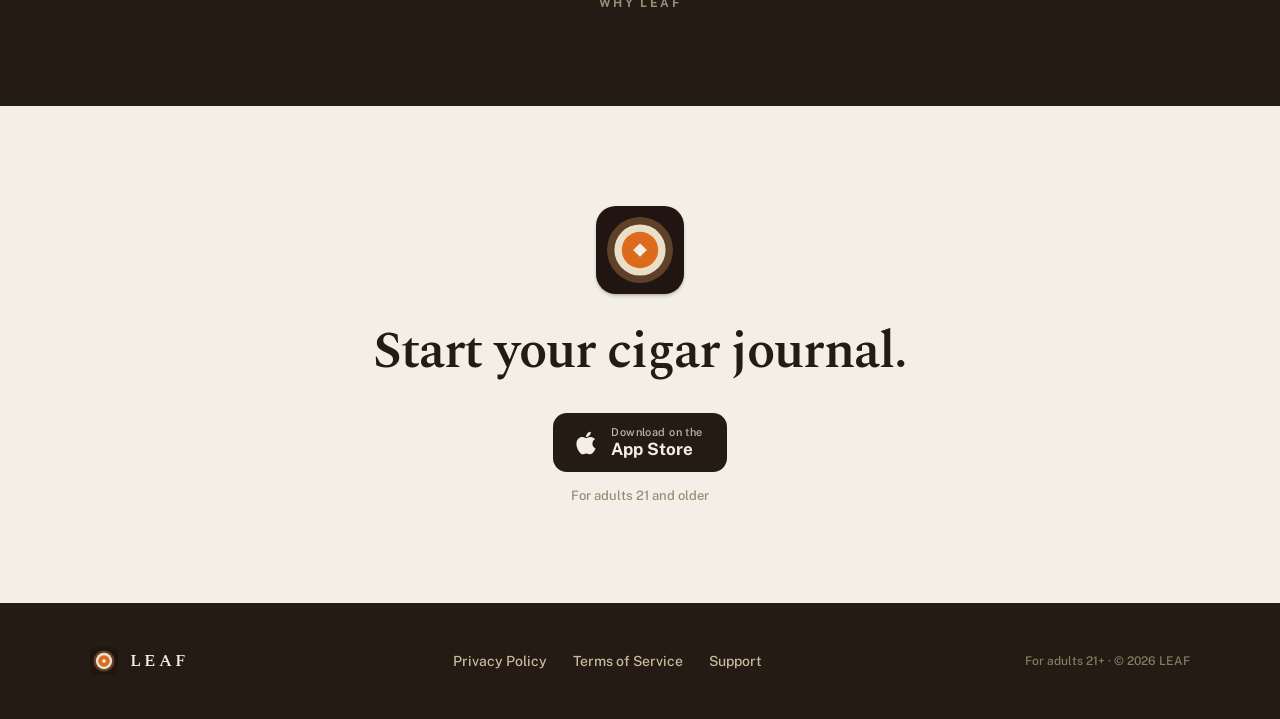
==== commit 276c5a4f: "site: App Store buttons link to the live listing Co-Authored-By: Claude Sonnet 5.5 <noreply@anthropi" ====
--- a/index.html
+++ b/index.html
@@ -37,8 +37,8 @@
   .ovr { font:700 12px 'Public Sans'; letter-spacing:0.16em; text-transform:uppercase; color:#7B6C59; }
   .h1 { font:600 30px/1 'Spectral',serif; color:#241B14; }
   .sub { font:400 16px 'Public Sans'; color:#A2702A; }
-  .btn-amber { width:100%; border:none; cursor:pointer; background:#A2702A; color:#FCFAF4; font:600 16px 'Public Sans'; padding:16px; border-radius:12px; }
-  .btn-ink { width:100%; border:none; cursor:pointer; background:#241B14; color:#F4EFE6; font:600 16px 'Public Sans'; padding:16px; border-radius:12px; }
+  .btn-amber { width:100%; border:none; cursor:pointer; text-decoration:none; background:#A2702A; color:#FCFAF4; font:600 16px 'Public Sans'; padding:16px; border-radius:12px; }
+  .btn-ink { width:100%; border:none; cursor:pointer; text-decoration:none; background:#241B14; color:#F4EFE6; font:600 16px 'Public Sans'; padding:16px; border-radius:12px; }
   .tile { display:flex; align-items:center; gap:13px; border:1px dashed rgba(36,27,20,0.28); border-radius:11px; padding:14px 15px; cursor:pointer; }
   .tile .ic { width:44px; height:44px; border-radius:9px; background:#FCFAF4; border:1px solid rgba(36,27,20,0.12); display:flex; align-items:center; justify-content:center; flex:none; }
   .exp { display:flex; align-items:center; justify-content:space-between; border:1px dashed rgba(36,27,20,0.26); border-radius:10px; padding:13px 15px; cursor:pointer; }
@@ -104,7 +104,7 @@
   .card .d { margin-top:6px; font:400 13.5px/1.5 'Public Sans'; color:#7B6C59; }
 
   /* ---- app-store button ---- */
-  .appbtn { display:inline-flex; align-items:center; gap:12px; background:#241B14; color:#F4EFE6; border:none; cursor:pointer; padding:13px 24px 13px 20px; border-radius:14px; text-align:left; transition:transform .15s ease; }
+  .appbtn { display:inline-flex; align-items:center; gap:12px; background:#241B14; color:#F4EFE6; border:none; cursor:pointer; text-decoration:none; padding:13px 24px 13px 20px; border-radius:14px; text-align:left; transition:transform .15s ease; }
   .appbtn:hover { transform:translateY(-2px); }
   .appbtn .t1 { display:block; font:500 11px/1.1 'Public Sans'; letter-spacing:0.04em; color:rgba(244,239,230,0.75); }
   .appbtn .t2 { display:block; font:700 17px/1.1 'Public Sans'; color:#F4EFE6; margin-top:2px; }
@@ -189,10 +189,10 @@
         <p class="lead" style="margin:26px 0 0; max-width:508px;">A place to log the cigars you smoke, rate them, and keep your notes private.</p>
         <p style="margin:18px 0 0; font:400 16px/1.68 'Public Sans'; color:#7B6C59; max-width:496px;">Search the catalog, log a smoke in a few taps, rate it, and record how strong and how full it actually felt. Over time you build a searchable history of everything you’ve smoked.</p>
         <div style="margin-top:36px; display:flex; align-items:center; gap:22px; flex-wrap:wrap;">
-          <button class="appbtn">
+          <a class="appbtn" href="https://apps.apple.com/us/app/leaf-cigar-journal/id6790495621" aria-label="Download LEAF on the App Store">
             <svg width="26" height="26" viewBox="0 0 384 512" fill="#F4EFE6"><path d="M318.7 268.7c-.2-36.7 16.4-64.4 50-84.8-18.8-26.9-47.2-41.7-84.7-44.6-35.5-2.8-74.3 20.7-88.5 20.7-15 0-49.4-19.7-76.4-19.7C63.3 141.2 4 184.8 4 273.5q0 39.3 14.4 81.2c12.8 36.7 59 126.7 107.2 125.2 25.2-.6 43-17.9 75.8-17.9 31.8 0 48.3 17.9 76.4 17.9 48.6-.7 90.4-82.5 102.6-119.3-65.2-30.7-61.7-90-61.7-91.9zM262.1 104.5c27.3-32.4 24.8-61.9 24-72.5-24.1 1.4-52 16.4-67.9 34.9-17.5 19.8-27.8 44.3-25.6 71.9 26.1 2 49.9-11.4 69.5-34.3z"></path></svg>
-            <span><span class="t1">Coming soon on the</span><span class="t2">App Store</span></span>
-          </button>
+            <span><span class="t1">Download on the</span><span class="t2">App Store</span></span>
+          </a>
           <span style="font:500 13px 'Public Sans'; color:#9A8B76;">For adults 21 and older</span>
         </div>
       </div>
@@ -592,10 +592,10 @@
     </div>
     <h2 style="margin:30px auto 0; max-width:640px; font:600 52px/1.06 'Spectral',serif; letter-spacing:-0.018em; color:#241B14; text-wrap:balance;">Start your cigar journal.</h2>
     <div style="margin-top:34px; display:flex; flex-direction:column; align-items:center; gap:16px;">
-      <button class="appbtn">
+      <a class="appbtn" href="https://apps.apple.com/us/app/leaf-cigar-journal/id6790495621" aria-label="Download LEAF on the App Store">
         <svg width="26" height="26" viewBox="0 0 384 512" fill="#F4EFE6"><path d="M318.7 268.7c-.2-36.7 16.4-64.4 50-84.8-18.8-26.9-47.2-41.7-84.7-44.6-35.5-2.8-74.3 20.7-88.5 20.7-15 0-49.4-19.7-76.4-19.7C63.3 141.2 4 184.8 4 273.5q0 39.3 14.4 81.2c12.8 36.7 59 126.7 107.2 125.2 25.2-.6 43-17.9 75.8-17.9 31.8 0 48.3 17.9 76.4 17.9 48.6-.7 90.4-82.5 102.6-119.3-65.2-30.7-61.7-90-61.7-91.9zM262.1 104.5c27.3-32.4 24.8-61.9 24-72.5-24.1 1.4-52 16.4-67.9 34.9-17.5 19.8-27.8 44.3-25.6 71.9 26.1 2 49.9-11.4 69.5-34.3z"></path></svg>
-        <span><span class="t1">Coming soon on the</span><span class="t2">App Store</span></span>
-      </button>
+        <span><span class="t1">Download on the</span><span class="t2">App Store</span></span>
+      </a>
       <span style="font:500 13px 'Public Sans'; color:#9A8B76;">For adults 21 and older</span>
     </div>
   </section>
